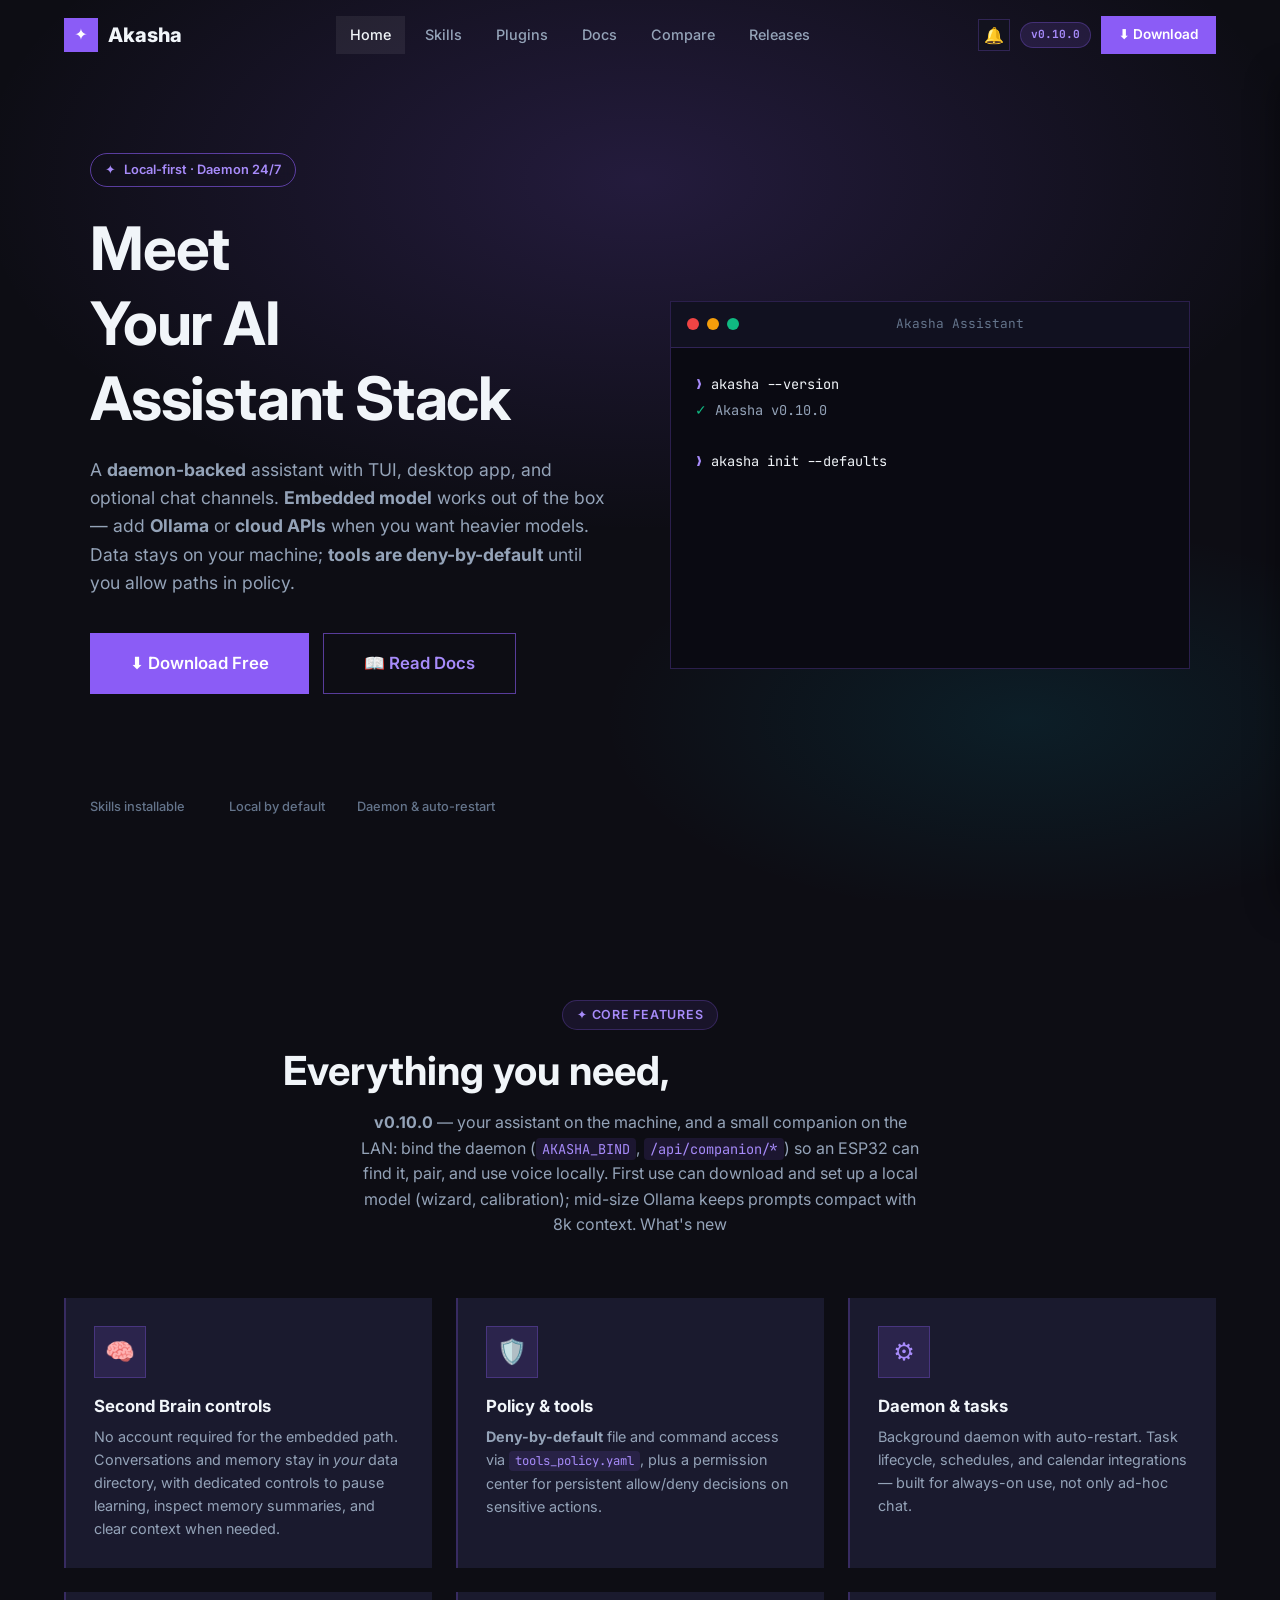
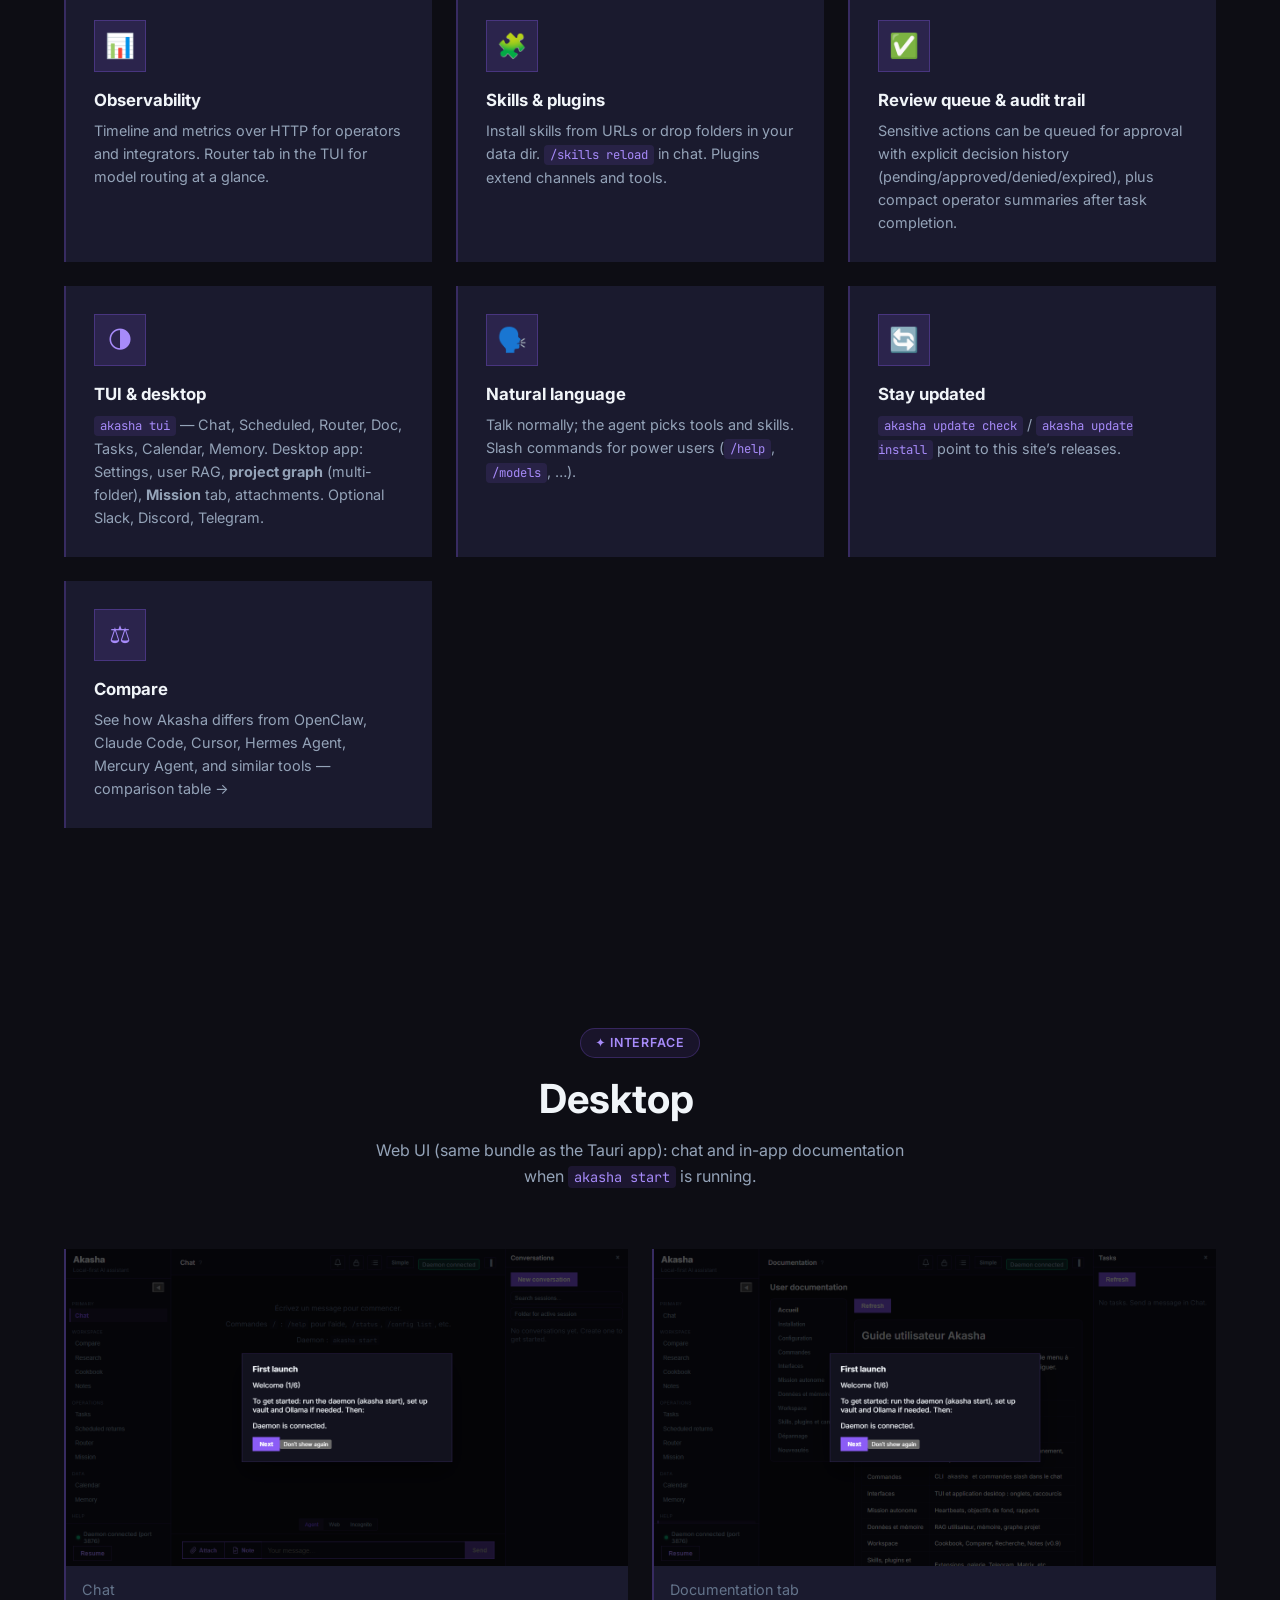
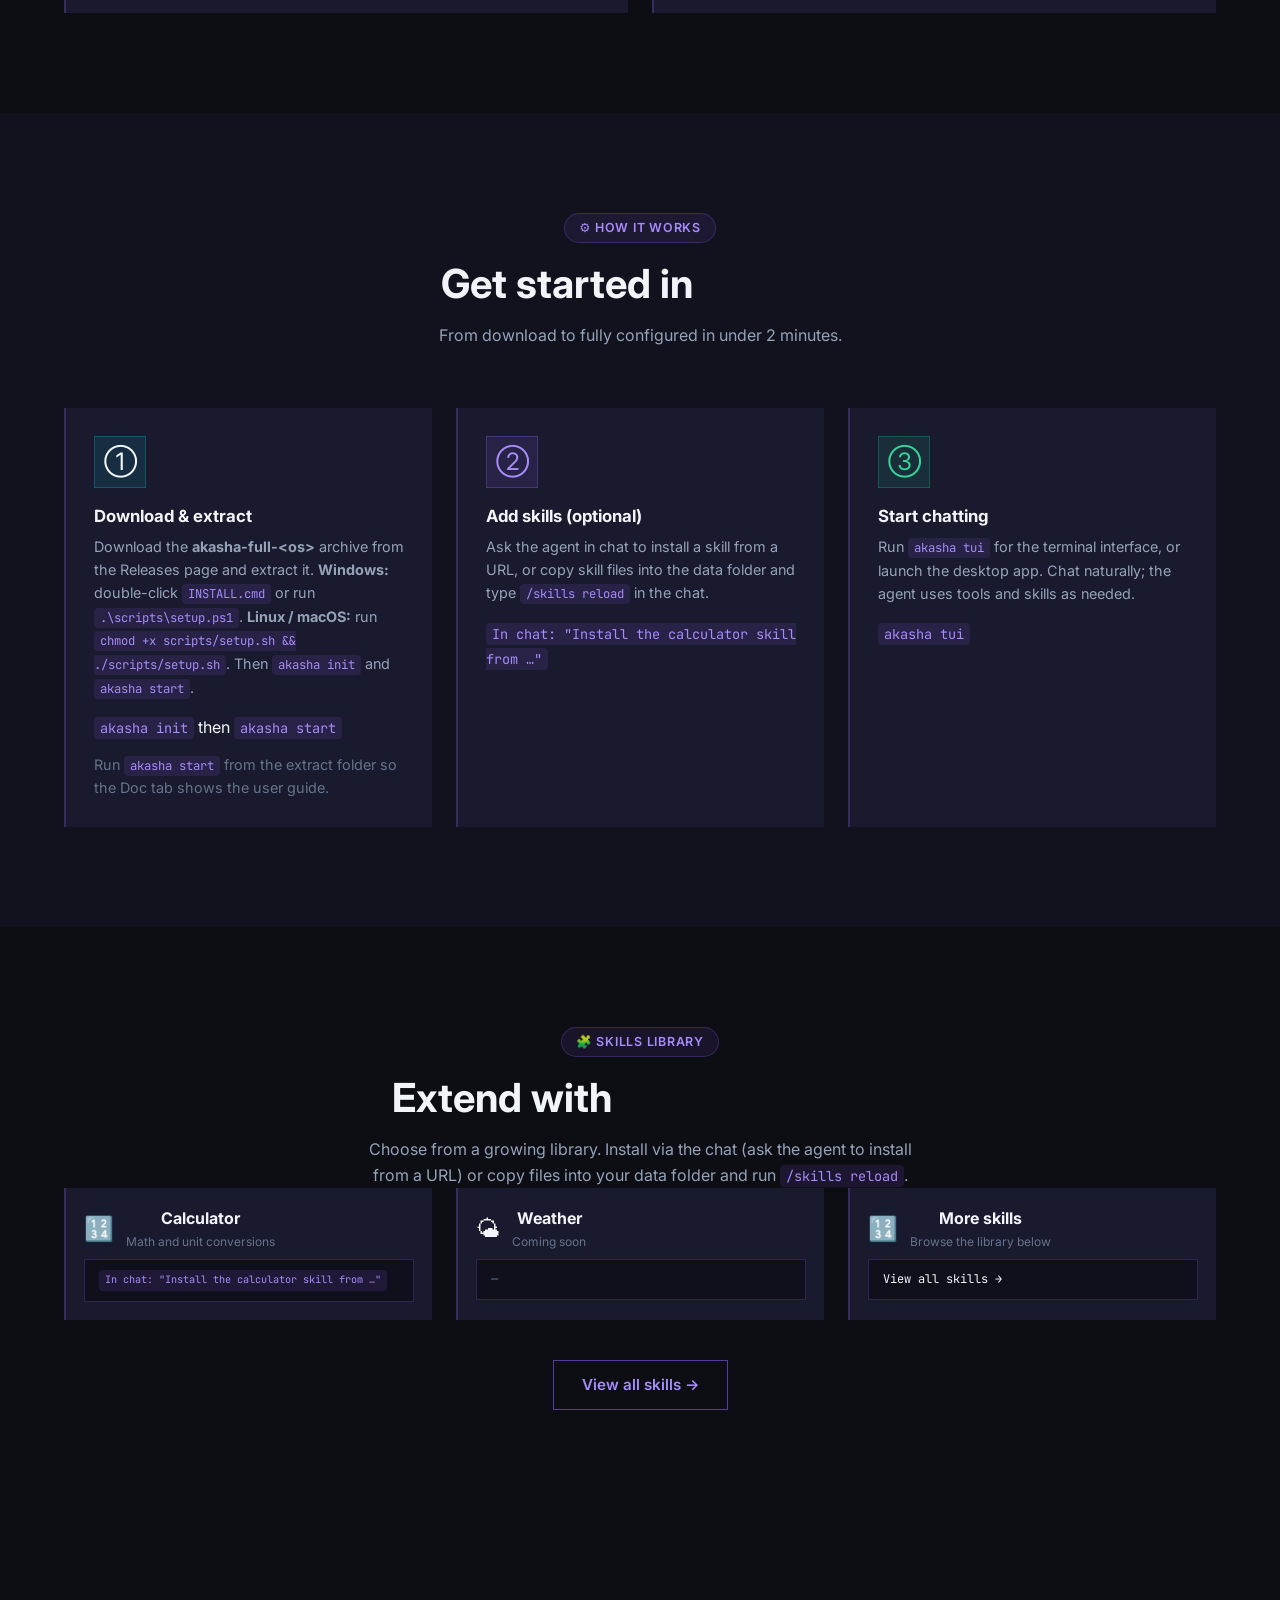
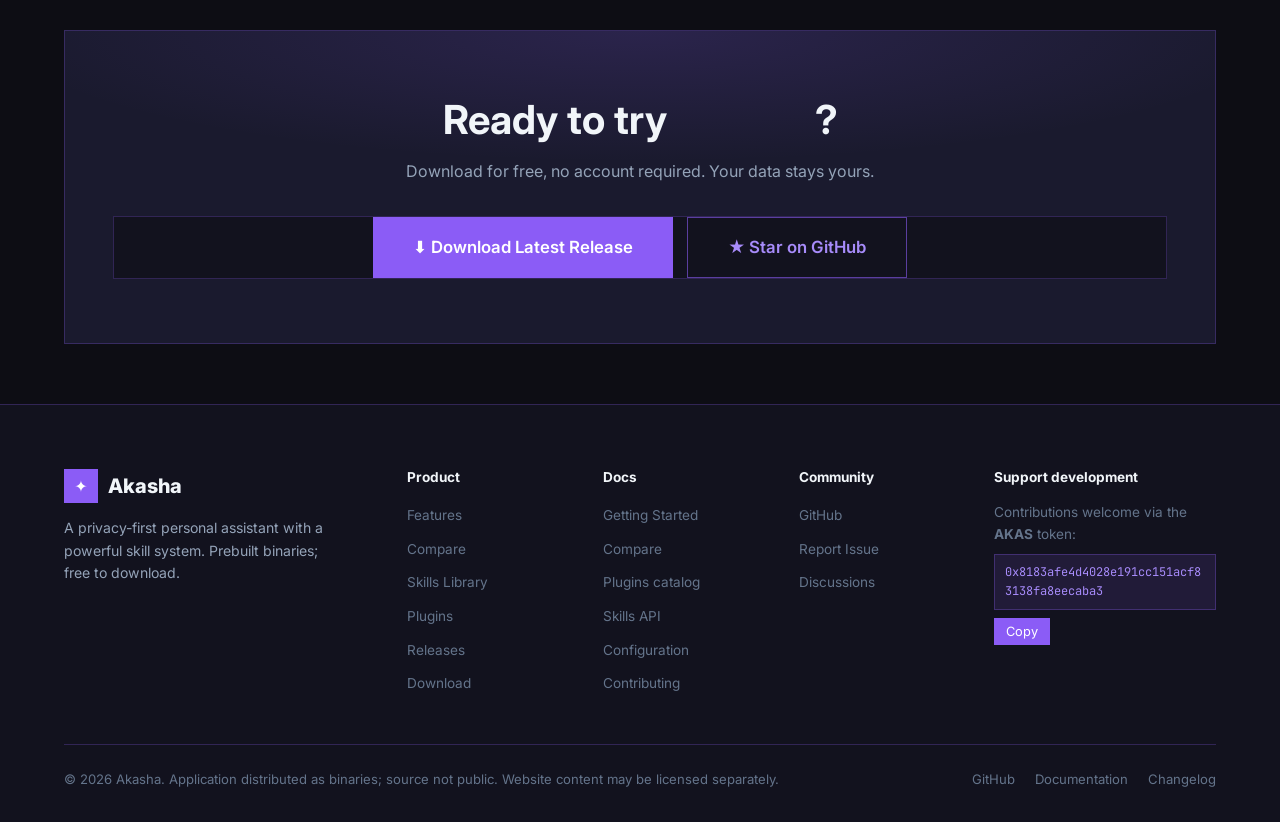
==== index.html @ 76c351bf "docs: use CM-approved v0.10.0 What's new copy Co-authored-by: Loïc-Peaudecerf <azerothl@users.norepl" ====
<!DOCTYPE html>
<html lang="en">
<head>
  <meta charset="UTF-8" />
  <meta name="viewport" content="width=device-width, initial-scale=1.0" />
  <title>Akasha — Your Privacy-First Personal Assistant</title>
  <meta name="description" content="Akasha — local-first AI assistant: daemon 24/7, embedded model by default, skills, policy-controlled tools, TUI & desktop." />
  <meta name="theme-color" content="#8b5cf6" />
  <meta property="og:title" content="Akasha — Privacy-First Personal Assistant" />
  <meta property="og:description" content="Modern, extensible personal assistant. Your data stays yours." />
  <meta property="og:type" content="website" />
  <link rel="preconnect" href="https://fonts.googleapis.com" />
  <link rel="preconnect" href="https://fonts.gstatic.com" crossorigin />
  <link href="https://fonts.googleapis.com/css2?family=Inter:wght@400;500;600;700;800&family=JetBrains+Mono:wght@400;500&display=swap" rel="stylesheet" />
  <link rel="stylesheet" href="css/style.css" />
</head>
<body>

<!-- ── Navigation ── -->
<nav id="navbar">
  <div class="nav-inner">
    <a href="index.html" class="nav-logo">
      <div class="nav-logo-icon" aria-hidden="true">✦</div>
      Akasha
    </a>
    <div class="nav-links">
      <a href="index.html" class="active">Home</a>
      <a href="skills.html">Skills</a>
      <a href="plugins.html">Plugins</a>
      <a href="docs.html">Docs</a>
      <a href="compare.html">Compare</a>
      <a href="releases.html">Releases</a>
    </div>
    <div class="nav-actions">
      <span class="version-pill" aria-label="Current version">v0.10.0</span>
      <a href="releases.html#downloads" class="btn btn-primary btn-sm">
        ⬇ Download
      </a>
    </div>
    <button class="hamburger" aria-label="Toggle menu" aria-expanded="false">
      <span></span><span></span><span></span>
    </button>
  </div>
</nav>
<div class="mobile-menu">
  <a href="index.html">🏠 Home</a>
  <a href="skills.html">🧩 Skills</a>
  <a href="plugins.html">🔌 Plugins</a>
  <a href="docs.html">📖 Docs</a>
  <a href="compare.html">⚖ Compare</a>
  <a href="releases.html">📋 Releases</a>
  <a href="releases.html#downloads" class="btn btn-primary">⬇ Download</a>
</div>

<!-- ── Hero ── -->
<section class="hero">
  <div class="hero-bg" aria-hidden="true"></div>
  <div class="container">
    <div class="hero-grid">
      <!-- Left column -->
      <div>
        <div class="hero-eyebrow animate-fade-up">
          <span>✦</span> Local-first · Daemon 24/7
        </div>
        <h1 class="hero-title animate-fade-up delay-1">
          Meet <span class="gradient-text">Akasha</span><br />
          Your AI<br />Assistant Stack
        </h1>
        <p class="hero-desc animate-fade-up delay-2">
          A <strong>daemon-backed</strong> assistant with TUI, desktop app, and optional chat channels.
          <strong>Embedded model</strong> works out of the box — add <strong>Ollama</strong> or <strong>cloud APIs</strong> when you want heavier models. Data stays on your machine; <strong>tools are deny-by-default</strong> until you allow paths in policy.
        </p>
        <div class="hero-actions animate-fade-up delay-3">
          <a href="releases.html#downloads" class="btn btn-primary btn-lg">
            ⬇ Download Free
          </a>
          <a href="docs.html" class="btn btn-outline btn-lg">
            📖 Read Docs
          </a>
        </div>
        <div class="hero-stats animate-fade-up delay-4">
          <div class="stat-item">
            <div class="stat-value">Tools +</div>
            <div class="stat-label">Skills installable</div>
          </div>
          <div class="stat-item">
            <div class="stat-value"><span data-count="100">100</span>%</div>
            <div class="stat-label">Local by default</div>
          </div>
          <div class="stat-item">
            <div class="stat-value">24/7</div>
            <div class="stat-label">Daemon &amp; auto-restart</div>
          </div>
        </div>
      </div>

      <!-- Right column — terminal -->
      <div class="hero-visual animate-fade delay-2">
        <div class="terminal" role="img" aria-label="Akasha terminal demo">
          <div class="terminal-bar">
            <span class="terminal-dot red" aria-hidden="true"></span>
            <span class="terminal-dot yellow" aria-hidden="true"></span>
            <span class="terminal-dot green" aria-hidden="true"></span>
            <span class="terminal-title">Akasha Assistant</span>
          </div>
          <div class="terminal-body"></div>
        </div>
      </div>
    </div>
  </div>
</section>

<!-- ── Features ── -->
<section class="section" id="features">
  <div class="container">
    <div class="section-header reveal">
      <span class="section-eyebrow">✦ Core Features</span>
      <h2 class="section-title">Everything you need, <span class="gradient-text">nothing you don't</span></h2>
      <p class="section-desc"><strong>v0.10.0</strong> — your assistant on the machine, and a small companion on the LAN: bind the daemon (<code>AKASHA_BIND</code>, <code>/api/companion/*</code>) so an ESP32 can find it, pair, and use voice locally. First use can download and set up a local model (wizard, calibration); mid-size Ollama keeps prompts compact with 8k context. <a href="docs.html#whats-new">What's new</a></p>
    </div>
    <div class="features-grid">

      <div class="card reveal delay-1">
        <div class="feature-icon" aria-hidden="true">🧠</div>
        <h4 class="feature-title">Second Brain controls</h4>
        <p class="feature-desc">No account required for the embedded path. Conversations and memory stay in <em>your</em> data directory, with dedicated controls to pause learning, inspect memory summaries, and clear context when needed.</p>
      </div>

      <div class="card reveal delay-2">
        <div class="feature-icon" aria-hidden="true">🛡️</div>
        <h4 class="feature-title">Policy &amp; tools</h4>
        <p class="feature-desc"><strong>Deny-by-default</strong> file and command access via <code>tools_policy.yaml</code>, plus a permission center for persistent allow/deny decisions on sensitive actions.</p>
      </div>

      <div class="card reveal delay-3">
        <div class="feature-icon" aria-hidden="true">⚙️</div>
        <h4 class="feature-title">Daemon &amp; tasks</h4>
        <p class="feature-desc">Background daemon with auto-restart. Task lifecycle, schedules, and calendar integrations — built for always-on use, not only ad-hoc chat.</p>
      </div>

      <div class="card reveal delay-1">
        <div class="feature-icon" aria-hidden="true">📊</div>
        <h4 class="feature-title">Observability</h4>
        <p class="feature-desc">Timeline and metrics over HTTP for operators and integrators. Router tab in the TUI for model routing at a glance.</p>
      </div>

      <div class="card reveal delay-2">
        <div class="feature-icon" aria-hidden="true">🧩</div>
        <h4 class="feature-title">Skills &amp; plugins</h4>
        <p class="feature-desc">Install skills from URLs or drop folders in your data dir. <code>/skills reload</code> in chat. Plugins extend channels and tools.</p>
      </div>

      <div class="card reveal delay-3">
        <div class="feature-icon" aria-hidden="true">✅</div>
        <h4 class="feature-title">Review queue &amp; audit trail</h4>
        <p class="feature-desc">Sensitive actions can be queued for approval with explicit decision history (pending/approved/denied/expired), plus compact operator summaries after task completion.</p>
      </div>

      <div class="card reveal delay-3">
        <div class="feature-icon" aria-hidden="true">🌗</div>
        <h4 class="feature-title">TUI &amp; desktop</h4>
        <p class="feature-desc"><code>akasha tui</code> — Chat, Scheduled, Router, Doc, Tasks, Calendar, Memory. Desktop app: Settings, user RAG, <strong>project graph</strong> (multi-folder), <strong>Mission</strong> tab, attachments. Optional Slack, Discord, Telegram.</p>
      </div>

      <div class="card reveal delay-1">
        <div class="feature-icon" aria-hidden="true">🗣️</div>
        <h4 class="feature-title">Natural language</h4>
        <p class="feature-desc">Talk normally; the agent picks tools and skills. Slash commands for power users (<code>/help</code>, <code>/models</code>, …).</p>
      </div>

      <div class="card reveal delay-2">
        <div class="feature-icon" aria-hidden="true">🔄</div>
        <h4 class="feature-title">Stay updated</h4>
        <p class="feature-desc"><code>akasha update check</code> / <code>akasha update install</code> point to this site’s releases.</p>
      </div>

      <div class="card reveal delay-3">
        <div class="feature-icon" aria-hidden="true">⚖️</div>
        <h4 class="feature-title">Compare</h4>
        <p class="feature-desc">See how Akasha differs from OpenClaw, Claude Code, Cursor, Hermes Agent, Mercury Agent, and similar tools — <a href="compare.html">comparison table →</a></p>
      </div>

    </div>
  </div>
</section>

<!-- ── Product screenshots (from Playwright E2E in Akasha repo) ── -->
<section class="section" id="product-screenshots">
  <div class="container">
    <div class="section-header reveal">
      <span class="section-eyebrow">✦ Interface</span>
      <h2 class="section-title">Desktop <span class="gradient-text">UI</span></h2>
      <p class="section-desc">Web UI (same bundle as the Tauri app): chat and in-app documentation when <code>akasha start</code> is running.</p>
    </div>
    <div class="features-grid" style="grid-template-columns: repeat(auto-fit, minmax(280px, 1fr)); gap: 24px;">
      <figure class="card reveal" style="padding: 0; overflow: hidden; margin: 0;">
        <img src="assets/screenshots/ui-chat.png" alt="Akasha chat interface" width="960" height="540" loading="lazy" style="width:100%; height:auto; display:block;" />
        <figcaption style="padding: 12px 16px; font-size: 0.9rem; color: var(--text-muted);">Chat</figcaption>
      </figure>
      <figure class="card reveal" style="padding: 0; overflow: hidden; margin: 0;">
        <img src="assets/screenshots/ui-docs.png" alt="Akasha documentation tab" width="960" height="540" loading="lazy" style="width:100%; height:auto; display:block;" />
        <figcaption style="padding: 12px 16px; font-size: 0.9rem; color: var(--text-muted);">Documentation tab</figcaption>
      </figure>
    </div>
  </div>
</section>

<!-- ── How it works ── -->
<section class="section" id="how-it-works" style="background: var(--bg-secondary);">
  <div class="container">
    <div class="section-header reveal">
      <span class="section-eyebrow">⚙ How it works</span>
      <h2 class="section-title">Get started in <span class="gradient-text">3 steps</span></h2>
      <p class="section-desc">From download to fully configured in under 2 minutes.</p>
    </div>
    <div class="features-grid">

      <div class="card reveal">
        <div class="feature-icon" style="background:rgba(6,182,212,.12);border-color:rgba(6,182,212,.3);color:var(--cyan-light)">①</div>
        <h4 class="feature-title">Download &amp; extract</h4>
        <p class="feature-desc">Download the <strong>akasha-full-&lt;os&gt;</strong> archive from the Releases page and extract it. <strong>Windows:</strong> double-click <code>INSTALL.cmd</code> or run <code>.\scripts\setup.ps1</code>. <strong>Linux / macOS:</strong> run <code>chmod +x scripts/setup.sh &amp;&amp; ./scripts/setup.sh</code>. Then <code>akasha init</code> and <code>akasha start</code>.</p>
        <div style="margin-top:16px">
          <code>akasha init</code> then <code>akasha start</code>
        </div>
        <p style="margin-top:12px;font-size:0.9rem;color:var(--text-muted)">Run <code>akasha start</code> from the extract folder so the Doc tab shows the user guide.</p>
      </div>

      <div class="card reveal delay-1">
        <div class="feature-icon" style="background:rgba(139,92,246,.12);border-color:rgba(139,92,246,.3);color:var(--purple-light)">②</div>
        <h4 class="feature-title">Add skills (optional)</h4>
        <p class="feature-desc">Ask the agent in chat to install a skill from a URL, or copy skill files into the data folder and type <code>/skills reload</code> in the chat.</p>
        <div style="margin-top:16px">
          <code>In chat: &quot;Install the calculator skill from …&quot;</code>
        </div>
      </div>

      <div class="card reveal delay-2">
        <div class="feature-icon" style="background:rgba(16,185,129,.12);border-color:rgba(16,185,129,.3);color:#34d399">③</div>
        <h4 class="feature-title">Start chatting</h4>
        <p class="feature-desc">Run <code>akasha tui</code> for the terminal interface, or launch the desktop app. Chat naturally; the agent uses tools and skills as needed.</p>
        <div style="margin-top:16px">
          <code>akasha tui</code>
        </div>
      </div>

    </div>
  </div>
</section>

<!-- ── Skills preview ── -->
<section class="section" id="skills-preview">
  <div class="container">
    <div class="section-header reveal">
      <span class="section-eyebrow">🧩 Skills Library</span>
      <h2 class="section-title">Extend with <span class="gradient-text">powerful skills</span></h2>
      <p class="section-desc">Choose from a growing library. Install via the chat (ask the agent to install from a URL) or copy files into your data folder and run <code>/skills reload</code>.</p>
    <div class="features-grid">
      <div class="card card-sm reveal">
        <div style="display:flex;align-items:center;gap:12px;margin-bottom:8px">
          <span style="font-size:1.5rem">🔢</span>
          <div>
            <div style="font-weight:700">Calculator</div>
            <div style="font-size:.75rem;color:var(--text-muted)">Math and unit conversions</div>
          </div>
        </div>
        <div class="install-code" style="font-size:.75rem"><code>In chat: &quot;Install the calculator skill from …&quot;</code></div>
      </div>
      <div class="card card-sm reveal delay-1">
        <div style="display:flex;align-items:center;gap:12px;margin-bottom:8px">
          <span style="font-size:1.5rem">🌤</span>
          <div>
            <div style="font-weight:700">Weather</div>
            <div style="font-size:.75rem;color:var(--text-muted)">Coming soon</div>
          </div>
        </div>
        <div class="install-code" style="font-size:.75rem;color:var(--text-muted)">—</div>
      </div>
      <div class="card card-sm reveal delay-2">
        <div style="display:flex;align-items:center;gap:12px;margin-bottom:8px">
          <span style="font-size:1.5rem">🔢</span>
          <div>
            <div style="font-weight:700">More skills</div>
            <div style="font-size:.75rem;color:var(--text-muted)">Browse the library below</div>
          </div>
        </div>
        <div class="install-code" style="font-size:.75rem"><a href="skills.html">View all skills →</a></div>
      </div>
    </div>
    <div class="text-center mt-lg reveal">
      <a href="skills.html" class="btn btn-outline">View all skills →</a>
    </div>
  </div>
</section>

<!-- ── CTA ── -->
<section class="section-sm">
  <div class="container">
    <div class="cta-strip reveal">
      <h2>Ready to try <span class="gradient-text">Akasha</span>?</h2>
      <p>Download for free, no account required. Your data stays yours.</p>
      <div class="btn-group">
        <a href="releases.html#downloads" class="btn btn-primary btn-lg">
          ⬇ Download Latest Release
        </a>
        <a href="https://github.com/azerothl/Akasha_app" class="btn btn-outline btn-lg" target="_blank" rel="noopener">
          ★ Star on GitHub
        </a>
      </div>
    </div>
  </div>
</section>

<!-- ── Footer ── -->
<footer>
  <div class="container">
    <div class="footer-grid">
      <div class="footer-brand">
        <div class="nav-logo">
          <div class="nav-logo-icon" aria-hidden="true">✦</div>
          Akasha
        </div>
        <p>A privacy-first personal assistant with a powerful skill system. Prebuilt binaries; free to download.</p>
      </div>
      <div class="footer-col">
        <h4>Product</h4>
        <ul>
          <li><a href="index.html#features">Features</a></li>
          <li><a href="compare.html">Compare</a></li>
          <li><a href="skills.html">Skills Library</a></li>
          <li><a href="plugins.html">Plugins</a></li>
          <li><a href="releases.html">Releases</a></li>
          <li><a href="releases.html#downloads">Download</a></li>
        </ul>
      </div>
      <div class="footer-col">
        <h4>Docs</h4>
        <ul>
          <li><a href="docs.html#getting-started">Getting Started</a></li>
          <li><a href="compare.html">Compare</a></li>
          <li><a href="plugins.html">Plugins catalog</a></li>
          <li><a href="docs.html#skills-api">Skills API</a></li>
          <li><a href="docs.html#configuration">Configuration</a></li>
          <li><a href="docs.html#contributing">Contributing</a></li>
        </ul>
      </div>
      <div class="footer-col">
        <h4>Community</h4>
        <ul>
          <li><a href="https://github.com/azerothl/Akasha_app" target="_blank" rel="noopener">GitHub</a></li>
          <li><a href="https://github.com/azerothl/Akasha_app/issues" target="_blank" rel="noopener">Report Issue</a></li>
          <li><a href="https://github.com/azerothl/Akasha_app/discussions" target="_blank" rel="noopener">Discussions</a></li>
        </ul>
      </div>
      <div class="footer-col">
        <h4>Support development</h4>
        <p class="footer-contribute">Contributions welcome via the <strong>AKAS</strong> token:</p>
        <code class="footer-token" id="akas-address" title="Copy address">0x8183afe4d4028e191cc151acf83138fa8eecaba3</code>
        <button type="button" class="btn-copy-token" aria-label="Copy token address" data-address="0x8183afe4d4028e191cc151acf83138fa8eecaba3">Copy</button>
      </div>
    </div>
    <div class="footer-bottom">
      <span>© 2026 Akasha. Application distributed as binaries; source not public. Website content may be licensed separately.</span>
      <div class="footer-bottom-links">
        <a href="https://github.com/azerothl/Akasha_app" target="_blank" rel="noopener">GitHub</a>
        <a href="docs.html">Documentation</a>
        <a href="releases.html">Changelog</a>
      </div>
    </div>
  </div>
</footer>

<script src="js/main.js"></script>
</body>
</html>
---- css/style.css ----
/* ================================================================
   Akasha – Global Stylesheet
   Modern dark theme with purple / cyan accent palette
   ================================================================ */

@import url('akasha-design-system.css');

/* ── Custom properties (marketing-specific) ─────────────────────── */
:root {
  --border-hover: rgba(139,92,246,.6);
  --gradient: linear-gradient(135deg, var(--purple), var(--cyan));
  --gradient-text: linear-gradient(135deg, var(--purple-light), var(--cyan-light));
  --shadow: none;
  --shadow-lg: none;
  --shadow-glow: none;
  --transition: .2s ease;
  --font: 'Inter', system-ui, -apple-system, sans-serif;
  --font-mono: 'JetBrains Mono', 'Fira Code', monospace;
  --nav-height: 70px;
}

/* ── Reset & base ───────────────────────────────────────────────── */
*, *::before, *::after { box-sizing: border-box; margin: 0; padding: 0; }
html { scroll-behavior: smooth; }
body {
  font-family: var(--font);
  background: var(--bg-primary);
  color: var(--text-primary);
  line-height: 1.6;
  min-height: 100vh;
  overflow-x: hidden;
}
a { color: inherit; text-decoration: none; }
img { max-width: 100%; display: block; }
button { cursor: pointer; font-family: inherit; border: none; outline: none; }
input, select, textarea { font-family: inherit; }
ul { list-style: none; }

/* ── Typography ─────────────────────────────────────────────────── */
h1,h2,h3,h4,h5 { font-weight: 700; line-height: 1.25; }
h1 { font-size: clamp(2rem, 5vw, 3.75rem); }
h2 { font-size: clamp(1.5rem, 3.5vw, 2.5rem); }
h3 { font-size: clamp(1.2rem, 2.5vw, 1.75rem); }
h4 { font-size: 1.125rem; }
p  { color: var(--text-secondary); }

.gradient-text {
  background: var(--gradient-text);
  -webkit-background-clip: text;
  -webkit-text-fill-color: transparent;
  background-clip: text;
}

/* ── Layout helpers ─────────────────────────────────────────────── */
.container { max-width: 1200px; margin: 0 auto; padding: 0 24px; }
.section    { padding: 100px 0; }
.section-sm { padding: 60px 0; }

.flex  { display: flex; }
.grid  { display: grid; }
.center { display: flex; align-items: center; justify-content: center; }

/* ── Buttons ────────────────────────────────────────────────────── */
.btn {
  display: inline-flex;
  align-items: center;
  gap: 8px;
  padding: 12px 28px;
  border-radius: var(--radius);
  font-weight: 600;
  font-size: .95rem;
  transition: all var(--transition);
}
.btn-primary {
  background: var(--purple);
  color: #fff;
  box-shadow: none;
}
.btn-primary:hover {
  background: var(--purple-dark);
  transform: none;
  box-shadow: none;
}
.btn-outline {
  background: transparent;
  border: 1px solid var(--border-hover);
  color: var(--purple-light);
}
.btn-outline:hover {
  background: rgba(139,92,246,.12);
  transform: none;
}
.btn-ghost {
  background: rgba(255,255,255,.05);
  color: var(--text-secondary);
}
.btn-ghost:hover { background: rgba(255,255,255,.1); color: var(--text-primary); }
.btn-sm { padding: 8px 18px; font-size: .85rem; }
.btn-lg { padding: 16px 40px; font-size: 1.05rem; border-radius: var(--radius-lg); }

/* ── Badges ─────────────────────────────────────────────────────── */
.badge {
  display: inline-flex;
  align-items: center;
  gap: 4px;
  padding: 3px 10px;
  border-radius: var(--radius);
  font-size: .72rem;
  font-weight: 600;
  text-transform: uppercase;
  letter-spacing: .05em;
}
.badge-purple  { background: rgba(139,92,246,.18); color: var(--purple-light); }
.badge-cyan    { background: rgba(6,182,212,.18);  color: var(--cyan-light); }
.badge-green   { background: rgba(16,185,129,.18); color: #34d399; }
.badge-yellow  { background: rgba(245,158,11,.18); color: #fbbf24; }
.badge-red     { background: rgba(239,68,68,.18);  color: #f87171; }
.badge-gray    { background: rgba(100,116,139,.18);color: var(--text-secondary); }

/* ── Cards ──────────────────────────────────────────────────────── */
.card {
  background: var(--bg-card);
  border: none;
  border-inline-start: 2px solid var(--border);
  border-radius: var(--radius);
  padding: 28px;
  transition: background var(--transition);
}
.card:hover {
  background: var(--bg-card-hover);
  border-inline-start-color: var(--purple);
  box-shadow: none;
  transform: none;
}
.card-sm { padding: 18px; border-radius: var(--radius); }

/* ── Navigation ─────────────────────────────────────────────────── */
#navbar {
  position: fixed;
  top: 0;
  left: 0;
  right: 0;
  height: var(--nav-height);
  z-index: 1000;
  transition: background var(--transition), backdrop-filter var(--transition);
}
#navbar.scrolled {
  background: rgba(13,13,20,.85);
  backdrop-filter: blur(20px);
  border-bottom: 1px solid var(--border);
}
.nav-inner {
  max-width: 1200px;
  margin: 0 auto;
  padding: 0 24px;
  height: 100%;
  display: flex;
  align-items: center;
  justify-content: space-between;
  gap: 24px;
}
.nav-logo {
  display: flex;
  align-items: center;
  gap: 10px;
  font-size: 1.25rem;
  font-weight: 800;
}
.nav-logo-icon {
  width: 34px;
  height: 34px;
  border-radius: var(--radius);
  background: var(--purple);
  display: flex;
  align-items: center;
  justify-content: center;
  color: #fff;
  font-size: 1rem;
}
.nav-links {
  display: flex;
  align-items: center;
  gap: 6px;
}
.nav-links a {
  padding: 7px 14px;
  border-radius: var(--radius-sm);
  font-size: .9rem;
  color: var(--text-secondary);
  font-weight: 500;
  transition: all var(--transition);
}
.nav-links a:hover, .nav-links a.active {
  color: var(--text-primary);
  background: rgba(255,255,255,.07);
}
.nav-actions { display: flex; align-items: center; gap: 10px; }
.hamburger {
  display: none;
  flex-direction: column;
  gap: 5px;
  padding: 8px;
  border-radius: var(--radius-sm);
  background: transparent;
}
.hamburger span {
  display: block;
  width: 22px;
  height: 2px;
  background: var(--text-secondary);
  border-radius: 2px;
  transition: all var(--transition);
}
.mobile-menu {
  display: none;
  position: fixed;
  inset: var(--nav-height) 0 0 0;
  background: var(--bg-secondary);
  z-index: 999;
  padding: 24px;
  flex-direction: column;
  gap: 8px;
  border-top: 1px solid var(--border);
}
.mobile-menu a {
  padding: 14px 16px;
  border-radius: var(--radius);
  color: var(--text-secondary);
  font-weight: 500;
  font-size: 1.05rem;
  transition: all var(--transition);
}
.mobile-menu a:hover, .mobile-menu a.active {
  background: rgba(139,92,246,.1);
  color: var(--purple-light);
}
.mobile-menu.open { display: flex; }

/* ── Hero ───────────────────────────────────────────────────────── */
.hero {
  min-height: 100vh;
  display: flex;
  align-items: center;
  position: relative;
  overflow: hidden;
  padding-top: var(--nav-height);
}
.hero-bg {
  position: absolute;
  inset: 0;
  background:
    radial-gradient(ellipse 80% 60% at 50% 20%, rgba(139,92,246,.18) 0%, transparent 65%),
    radial-gradient(ellipse 60% 40% at 80% 80%, rgba(6,182,212,.1) 0%, transparent 55%);
  pointer-events: none;
}
.hero-grid {
  display: grid;
  grid-template-columns: 1fr 1fr;
  gap: 60px;
  align-items: center;
  padding: 60px 0;
}
.hero-eyebrow {
  display: inline-flex;
  align-items: center;
  gap: 8px;
  padding: 6px 14px;
  border: 1px solid var(--border-hover);
  border-radius: 100px;
  font-size: .8rem;
  font-weight: 600;
  color: var(--purple-light);
  margin-bottom: 24px;
  backdrop-filter: blur(8px);
}
.hero-title { margin-bottom: 20px; letter-spacing: -.02em; }
.hero-desc  { font-size: 1.1rem; margin-bottom: 36px; max-width: 520px; }
.hero-actions { display: flex; gap: 14px; flex-wrap: wrap; }
.hero-stats {
  display: flex;
  gap: 32px;
  margin-top: 52px;
}
.stat-item {}
.stat-value {
  font-size: 2rem;
  font-weight: 800;
  background: var(--gradient-text);
  -webkit-background-clip: text;
  -webkit-text-fill-color: transparent;
  background-clip: text;
}
.stat-label { font-size: .8rem; color: var(--text-muted); font-weight: 500; }

/* Terminal mock */
.hero-visual { position: relative; }
.terminal {
  background: #0a0a12;
  border: 1px solid var(--border);
  border-radius: var(--radius-lg);
  overflow: hidden;
  box-shadow: var(--shadow-lg), var(--shadow-glow);
}
.terminal-bar {
  background: #111120;
  padding: 12px 16px;
  display: flex;
  align-items: center;
  gap: 8px;
  border-bottom: 1px solid var(--border);
}
.terminal-dot { width: 12px; height: 12px; border-radius: 50%; }
.terminal-dot.red    { background: #ef4444; }
.terminal-dot.yellow { background: #f59e0b; }
.terminal-dot.green  { background: #10b981; }
.terminal-title {
  flex: 1;
  text-align: center;
  font-size: .8rem;
  color: var(--text-muted);
  font-family: var(--font-mono);
}
.terminal-body {
  padding: 24px;
  font-family: var(--font-mono);
  font-size: .85rem;
  line-height: 1.9;
  min-height: 320px;
}
.t-prompt { color: var(--purple-light); }
.t-cmd    { color: var(--text-primary); }
.t-out    { color: var(--text-secondary); }
.t-success{ color: var(--green); }
.t-info   { color: var(--cyan-light); }
.t-cursor {
  display: inline-block;
  width: 9px; height: 16px;
  background: var(--purple-light);
  vertical-align: text-bottom;
  animation: blink 1s step-end infinite;
}
@keyframes blink { 0%,100%{opacity:1} 50%{opacity:0} }

/* ── Features ───────────────────────────────────────────────────── */
.features-grid {
  display: grid;
  grid-template-columns: repeat(auto-fill, minmax(300px, 1fr));
  gap: 24px;
}
.feature-icon {
  width: 52px; height: 52px;
  border-radius: var(--radius);
  background: rgba(139,92,246,.15);
  border: 1px solid rgba(139,92,246,.3);
  display: flex;
  align-items: center;
  justify-content: center;
  margin-bottom: 18px;
  font-size: 1.5rem;
  color: var(--purple-light);
  transition: all var(--transition);
}
.card:hover .feature-icon {
  background: rgba(139,92,246,.25);
  box-shadow: 0 0 20px rgba(139,92,246,.3);
}
.feature-title { font-size: 1.05rem; font-weight: 700; margin-bottom: 8px; }
.feature-desc  { font-size: .9rem; color: var(--text-secondary); }

/* ── Section headers ────────────────────────────────────────────── */
.section-header { text-align: center; margin-bottom: 60px; }
.section-eyebrow {
  display: inline-flex;
  align-items: center;
  gap: 6px;
  padding: 4px 14px;
  background: rgba(139,92,246,.1);
  border: 1px solid rgba(139,92,246,.25);
  border-radius: 100px;
  font-size: .78rem;
  font-weight: 600;
  color: var(--purple-light);
  text-transform: uppercase;
  letter-spacing: .06em;
  margin-bottom: 16px;
}
.section-title  { margin-bottom: 14px; }
.section-desc   { max-width: 560px; margin: 0 auto; font-size: 1rem; }

/* ── Skills library ─────────────────────────────────────────────── */
.skills-toolbar {
  display: flex;
  gap: 14px;
  flex-wrap: wrap;
  align-items: center;
  margin-bottom: 40px;
}
.search-box {
  flex: 1;
  min-width: 220px;
  position: relative;
}
.search-box input {
  width: 100%;
  padding: 11px 16px 11px 44px;
  background: var(--bg-card);
  border: 1px solid var(--border);
  border-radius: var(--radius);
  color: var(--text-primary);
  font-size: .9rem;
  transition: all var(--transition);
}
.search-box input::placeholder { color: var(--text-muted); }
.search-box input:focus {
  outline: none;
  border-color: var(--purple);
  box-shadow: 0 0 0 3px rgba(139,92,246,.15);
}
.search-icon {
  position: absolute;
  left: 14px;
  top: 50%;
  transform: translateY(-50%);
  color: var(--text-muted);
  pointer-events: none;
}
.filter-btns { display: flex; gap: 8px; flex-wrap: wrap; }
.filter-btn {
  padding: 9px 18px;
  border-radius: var(--radius);
  border: 1px solid var(--border);
  background: var(--bg-card);
  color: var(--text-secondary);
  font-size: .85rem;
  font-weight: 500;
  transition: all var(--transition);
}
.filter-btn:hover, .filter-btn.active {
  background: rgba(139,92,246,.15);
  border-color: var(--purple);
  color: var(--purple-light);
}
.skills-grid {
  display: grid;
  grid-template-columns: repeat(auto-fill, minmax(320px, 1fr));
  gap: 24px;
}
.skill-card {
  background: var(--bg-card);
  border: 1px solid var(--border);
  border-radius: var(--radius-lg);
  padding: 24px;
  display: flex;
  flex-direction: column;
  gap: 14px;
  transition: all var(--transition);
}
.skill-card:hover {
  background: var(--bg-card-hover);
  border-color: var(--border-hover);
  transform: translateY(-3px);
  box-shadow: var(--shadow-glow);
}
.skill-header {
  display: flex;
  align-items: flex-start;
  justify-content: space-between;
  gap: 12px;
}
.skill-icon {
  width: 48px; height: 48px;
  border-radius: var(--radius);
  background: var(--gradient);
  display: flex;
  align-items: center;
  justify-content: center;
  color: #fff;
  font-size: 1.3rem;
  flex-shrink: 0;
}
.skill-meta { display: flex; align-items: center; gap: 8px; flex-wrap: wrap; }
.skill-name { font-weight: 700; font-size: 1.05rem; margin-bottom: 4px; }
.skill-desc { font-size: .88rem; color: var(--text-secondary); flex: 1; }
.skill-tags { display: flex; gap: 6px; flex-wrap: wrap; }
.skill-tag {
  padding: 2px 9px;
  background: rgba(255,255,255,.05);
  border-radius: 100px;
  font-size: .72rem;
  color: var(--text-muted);
}
.skill-footer {
  display: flex;
  align-items: center;
  justify-content: space-between;
  gap: 8px;
  margin-top: auto;
  padding-top: 12px;
  border-top: 1px solid var(--border);
}
.skill-stats { display: flex; gap: 14px; font-size: .8rem; color: var(--text-muted); }
.skill-stat { display: flex; align-items: center; gap: 4px; }
.install-code {
  background: rgba(0,0,0,.4);
  border: 1px solid var(--border);
  border-radius: var(--radius-sm);
  padding: 10px 14px;
  font-family: var(--font-mono);
  font-size: .8rem;
  color: var(--cyan-light);
  display: flex;
  align-items: center;
  justify-content: space-between;
  gap: 10px;
}

.skill-install-block {
  background: rgba(0,0,0,.4);
  border: 1px solid var(--border);
  border-radius: var(--radius-sm);
  padding: 12px 14px;
}
.skill-install-prompt {
  font-size: 0.8rem;
  color: var(--text-secondary);
  margin: 0 0 10px 0;
  line-height: 1.4;
}
.skill-install-prompt strong { color: var(--text-primary); }
.skill-install-muted {
  font-size: 0.85rem;
  color: var(--text-muted);
}
.skill-install-actions {
  display: flex;
  flex-wrap: wrap;
  gap: 8px;
  align-items: center;
}
.skill-copy-prompt {
  font-size: 0.78rem;
}
.skill-download-btn {
  text-decoration: none;
  font-size: 0.78rem;
}

.copy-btn {
  background: transparent;
  border: none;
  color: var(--text-muted);
  padding: 2px 4px;
  border-radius: 4px;
  transition: color var(--transition);
  font-size: .9rem;
}
.copy-btn:hover { color: var(--purple-light); }
.no-results {
  text-align: center;
  padding: 80px 20px;
  color: var(--text-muted);
  grid-column: 1/-1;
}
.no-results svg { font-size: 3rem; margin-bottom: 16px; opacity: .4; }

/* ── Stars ──────────────────────────────────────────────────────── */
.stars { color: var(--yellow); font-size: .8rem; }

/* ── Documentation ──────────────────────────────────────────────── */
.docs-layout {
  display: grid;
  grid-template-columns: 250px 1fr;
  gap: 48px;
  align-items: start;
}
.docs-sidebar {
  position: sticky;
  top: calc(var(--nav-height) + 24px);
}
.docs-nav-section { margin-bottom: 28px; }
.docs-nav-title {
  font-size: .72rem;
  font-weight: 700;
  text-transform: uppercase;
  letter-spacing: .08em;
  color: var(--text-muted);
  margin-bottom: 10px;
}
.docs-nav-link {
  display: block;
  padding: 7px 12px;
  border-radius: var(--radius-sm);
  font-size: .88rem;
  color: var(--text-secondary);
  transition: all var(--transition);
  border-left: 2px solid transparent;
}
.docs-nav-link:hover, .docs-nav-link.active {
  color: var(--purple-light);
  background: rgba(139,92,246,.08);
  border-left-color: var(--purple);
}
.docs-content { min-width: 0; }
.docs-article { display: none; }
.docs-article.active { display: block; }
.docs-article h2 {
  font-size: 1.75rem;
  margin-bottom: 20px;
  padding-bottom: 16px;
  border-bottom: 1px solid var(--border);
}
.docs-article h3 {
  font-size: 1.2rem;
  margin: 32px 0 12px;
  color: var(--text-primary);
}
.docs-article p { margin-bottom: 16px; font-size: .95rem; }
.docs-article ul { margin: 12px 0 16px 20px; color: var(--text-secondary); }
.docs-article ul li { margin-bottom: 8px; font-size: .95rem; }
.docs-article ul li::marker { color: var(--purple-light); }
.docs-article ol { margin: 12px 0 16px 20px; color: var(--text-secondary); }
.docs-article ol li { margin-bottom: 8px; font-size: .95rem; }
code {
  font-family: var(--font-mono);
  font-size: .85em;
  background: rgba(139,92,246,.12);
  padding: 2px 6px;
  border-radius: 4px;
  color: var(--purple-light);
}
pre {
  background: #0a0a12;
  border: 1px solid var(--border);
  border-radius: var(--radius);
  padding: 20px;
  overflow-x: auto;
  margin: 16px 0;
  position: relative;
}
pre code {
  background: none;
  padding: 0;
  border-radius: 0;
  color: var(--text-primary);
  font-size: .88rem;
  line-height: 1.7;
}
.callout {
  padding: 16px 20px;
  border-radius: var(--radius);
  margin: 20px 0;
  display: flex;
  gap: 12px;
  font-size: .9rem;
}
.callout-info  { background: rgba(6,182,212,.08);  border: 1px solid rgba(6,182,212,.25);  color: var(--cyan-light); }
.callout-warn  { background: rgba(245,158,11,.08); border: 1px solid rgba(245,158,11,.25); color: #fbbf24; }
.callout-tip   { background: rgba(16,185,129,.08); border: 1px solid rgba(16,185,129,.25); color: #34d399; }
.callout-icon  { font-size: 1.1rem; flex-shrink: 0; }
.callout-body  { color: var(--text-secondary); }
.callout-body strong { color: inherit; }

/* ── Release notes ──────────────────────────────────────────────── */
.releases-layout {
  display: grid;
  grid-template-columns: 220px 1fr;
  gap: 48px;
  align-items: start;
}
.releases-timeline { border-left: 2px solid var(--border); padding-left: 28px; }
.release-item { margin-bottom: 48px; position: relative; }
.release-item::before {
  content: '';
  position: absolute;
  left: -36px;
  top: 8px;
  width: 14px; height: 14px;
  border-radius: 50%;
  background: var(--gradient);
  border: 3px solid var(--bg-primary);
}
.release-header { display: flex; align-items: center; gap: 14px; margin-bottom: 16px; flex-wrap: wrap; }
.release-version { font-size: 1.4rem; font-weight: 800; }
.release-date { font-size: .82rem; color: var(--text-muted); }
.release-downloads { margin-bottom: 20px; }
.release-downloads-note {
  font-size: .85rem;
  color: var(--text-muted);
  margin-bottom: 12px;
  padding: 10px 14px;
  background: rgba(139, 92, 246, 0.08);
  border: 1px solid var(--border);
  border-radius: var(--radius-sm);
}
.release-asset-list {
  display: flex;
  flex-wrap: wrap;
  gap: 8px;
}
.release-asset-list .release-asset-btn { font-size: .8rem; }
.release-changes { display: flex; flex-direction: column; gap: 8px; }

/* Release notes body (Markdown → HTML) */
.release-description {
  font-size: 0.9rem;
  margin-bottom: 16px;
  color: var(--text-secondary);
  line-height: 1.65;
}
.release-description h1,
.release-description h2,
.release-description h3 {
  font-size: 1.08rem;
  font-weight: 700;
  margin: 1.15em 0 0.45em;
  color: var(--text-primary);
}
.release-description h1:first-child,
.release-description h2:first-child,
.release-description h3:first-child { margin-top: 0; }
.release-description ul,
.release-description ol {
  margin: 0.45em 0 0.65em;
  padding-left: 1.35rem;
  list-style: disc;
}
.release-description ol { list-style: decimal; }
.release-description li { margin: 0.2em 0; }
.release-description li > p { margin: 0.25em 0; }
.release-description a {
  color: var(--cyan-light);
  text-decoration: underline;
  text-underline-offset: 2px;
}
.release-description a:hover { color: var(--purple-light); }
.release-description code {
  font-family: var(--font-mono);
  font-size: 0.86em;
  background: var(--bg-card);
  padding: 0.12em 0.4em;
  border-radius: 4px;
  border: 1px solid var(--border);
}
.release-description pre {
  overflow-x: auto;
  margin: 0.65em 0;
  padding: 12px 14px;
  background: var(--bg-card);
  border-radius: var(--radius-sm);
  border: 1px solid var(--border);
}
.release-description pre code {
  background: none;
  padding: 0;
  border: none;
  font-size: 0.82rem;
}
.release-description blockquote {
  margin: 0.65em 0;
  padding-left: 14px;
  border-left: 3px solid var(--purple);
  color: var(--text-muted);
}
.release-description hr {
  border: none;
  border-top: 1px solid var(--border);
  margin: 1em 0;
}
.release-description table {
  width: 100%;
  border-collapse: collapse;
  margin: 0.65em 0;
  font-size: 0.85rem;
}
.release-description th,
.release-description td {
  border: 1px solid var(--border);
  padding: 8px 10px;
  text-align: left;
}
.release-description th { background: var(--bg-card); color: var(--text-primary); }
.release-description strong { color: var(--text-primary); }
.change-item {
  display: flex;
  gap: 10px;
  font-size: .9rem;
  color: var(--text-secondary);
  padding: 8px 0;
  border-bottom: 1px solid rgba(255,255,255,.04);
}
.change-type {
  flex-shrink: 0;
  font-size: .72rem;
  font-weight: 700;
  padding: 2px 8px;
  border-radius: 100px;
  text-transform: uppercase;
  letter-spacing: .05em;
}
.change-new  { background: rgba(16,185,129,.15); color: #34d399; }
.change-fix  { background: rgba(245,158,11,.15);  color: #fbbf24; }
.change-break{ background: rgba(239,68,68,.15);   color: #f87171; }
.change-imp  { background: rgba(6,182,212,.15);   color: var(--cyan-light); }

/* ── CTA strip ──────────────────────────────────────────────────── */
.cta-strip {
  background: var(--bg-card);
  border: 1px solid var(--border);
  border-radius: var(--radius-xl);
  padding: 64px 48px;
  text-align: center;
  position: relative;
  overflow: hidden;
}
.cta-strip::before {
  content: '';
  position: absolute;
  inset: 0;
  background: radial-gradient(ellipse 80% 60% at 50% 0%, rgba(139,92,246,.15) 0%, transparent 70%);
}
.cta-strip > * { position: relative; }
.cta-strip h2 { margin-bottom: 14px; }
.cta-strip p  { margin-bottom: 32px; }
.cta-strip .btn-group { display: flex; gap: 14px; justify-content: center; flex-wrap: wrap; }

/* ── Footer ─────────────────────────────────────────────────────── */
footer {
  background: var(--bg-secondary);
  border-top: 1px solid var(--border);
  padding: 64px 0 32px;
  margin-top: 0;
}
.footer-grid {
  display: grid;
  grid-template-columns: 2fr 1fr 1fr 1fr 1.5fr;
  gap: 48px;
  margin-bottom: 48px;
}
.footer-brand p { font-size: .88rem; margin-top: 14px; max-width: 280px; }
.footer-col h4 { font-size: .85rem; font-weight: 700; margin-bottom: 16px; }
.footer-col ul { display: flex; flex-direction: column; gap: 8px; }
.footer-col ul a { font-size: .85rem; color: var(--text-muted); transition: color var(--transition); }
.footer-col ul a:hover { color: var(--purple-light); }

.footer-contribute { font-size: .85rem; color: var(--text-muted); margin-bottom: 8px; }
.footer-token {
  display: block;
  font-family: var(--font-mono);
  font-size: .75rem;
  color: var(--purple-light);
  background: rgba(139,92,246,.12);
  border: 1px solid rgba(139,92,246,.3);
  border-radius: var(--radius-sm);
  padding: 8px 10px;
  margin: 8px 0;
  word-break: break-all;
}
.btn-copy-token {
  font-size: .8rem;
  padding: 6px 12px;
  background: var(--purple);
  color: #fff;
  border: none;
  border-radius: var(--radius-sm);
  cursor: pointer;
  transition: background var(--transition), transform .1s ease;
}
.btn-copy-token:hover { background: var(--purple-light); }
.btn-copy-token:active { transform: scale(0.98); }
.btn-copy-token.copied { background: var(--green); }
.footer-bottom {
  display: flex;
  align-items: center;
  justify-content: space-between;
  padding-top: 24px;
  border-top: 1px solid var(--border);
  font-size: .82rem;
  color: var(--text-muted);
  flex-wrap: wrap;
  gap: 12px;
}
.footer-bottom-links { display: flex; gap: 20px; }
.footer-bottom-links a { color: var(--text-muted); transition: color var(--transition); }
.footer-bottom-links a:hover { color: var(--text-primary); }

/* ── Misc utilities ─────────────────────────────────────────────── */
.divider {
  height: 1px;
  background: var(--border);
  margin: 48px 0;
}
.text-center { text-align: center; }
.mt-sm { margin-top: 8px; }
.mt-md { margin-top: 20px; }
.mt-lg { margin-top: 40px; }
.mb-sm { margin-bottom: 8px; }
.mb-md { margin-bottom: 20px; }
.mb-lg { margin-bottom: 40px; }
.gap-sm { gap: 8px; }
.gap-md { gap: 16px; }
.gap-lg { gap: 32px; }

/* ── Animations ─────────────────────────────────────────────────── */
@keyframes fadeInUp {
  from { opacity: 0; transform: translateY(28px); }
  to   { opacity: 1; transform: translateY(0); }
}
@keyframes fadeIn {
  from { opacity: 0; }
  to   { opacity: 1; }
}
@keyframes float {
  0%,100% { transform: translateY(0); }
  50%      { transform: translateY(-12px); }
}
.animate-fade-up { animation: fadeInUp .6s ease both; }
.animate-fade    { animation: fadeIn .6s ease both; }
.delay-1 { animation-delay: .1s; }
.delay-2 { animation-delay: .2s; }
.delay-3 { animation-delay: .3s; }
.delay-4 { animation-delay: .4s; }

/* Scroll-reveal */
.reveal { opacity: 0; transform: translateY(32px); transition: opacity .6s ease, transform .6s ease; }
.reveal.visible { opacity: 1; transform: translateY(0); }

/* ── Loading skeleton ───────────────────────────────────────────── */
.skeleton {
  background: linear-gradient(90deg, var(--bg-card) 25%, var(--bg-card-hover) 50%, var(--bg-card) 75%);
  background-size: 200% 100%;
  animation: shimmer 1.5s infinite;
  border-radius: var(--radius-sm);
}
@keyframes shimmer { to { background-position: -200% 0; } }

/* ── Compare page table ─────────────────────────────────────────── */
.compare-table-wrap {
  overflow-x: auto;
  -webkit-overflow-scrolling: touch;
  border: 1px solid var(--border);
  border-radius: var(--radius);
  background: var(--bg-card);
}
.compare-table {
  width: 100%;
  min-width: 720px;
  border-collapse: collapse;
  font-size: 0.88rem;
}
.compare-table th,
.compare-table td {
  padding: 14px 16px;
  text-align: left;
  vertical-align: top;
  border-bottom: 1px solid var(--border);
}
.compare-table thead th {
  background: var(--bg-secondary);
  color: var(--text-primary);
  font-weight: 700;
  position: sticky;
  top: 0;
  z-index: 1;
}
.compare-table tbody th[scope="row"] {
  color: var(--text-primary);
  font-weight: 600;
  width: 22%;
  background: rgba(139, 92, 246, 0.06);
}
.compare-table tbody tr:last-child th,
.compare-table tbody tr:last-child td {
  border-bottom: none;
}
.compare-table td { color: var(--text-secondary); line-height: 1.5; }
.compare-table code {
  font-family: var(--font-mono);
  font-size: 0.82em;
  background: var(--bg-primary);
  padding: 0.1em 0.35em;
  border-radius: 4px;
}

/* ── Responsive ─────────────────────────────────────────────────── */
@media (max-width: 1024px) {
  .footer-grid { grid-template-columns: 1fr 1fr; }
  .docs-layout, .releases-layout { grid-template-columns: 1fr; }
  .docs-sidebar { position: static; }
}
@media (max-width: 768px) {
  .nav-links, .nav-actions .btn { display: none; }
  .hamburger { display: flex; }
  .hero-grid { grid-template-columns: 1fr; text-align: center; gap: 48px; }
  .hero-actions { justify-content: center; }
  .hero-stats { justify-content: center; }
  .hero-desc { margin: 0 auto 36px; }
  .hero-eyebrow { margin: 0 auto 24px; }
  .footer-grid { grid-template-columns: 1fr; gap: 32px; }
  .cta-strip { padding: 48px 28px; }
  .releases-layout { grid-template-columns: 1fr; }
  .section { padding: 64px 0; }
}
@media (max-width: 480px) {
  .skills-grid { grid-template-columns: 1fr; }
  .features-grid { grid-template-columns: 1fr; }
  .skills-toolbar { flex-direction: column; align-items: stretch; }
}

/* ── Page-specific scroll padding ───────────────────────────────── */
[id] { scroll-margin-top: calc(var(--nav-height) + 16px); }

/* ── Toast notifications ────────────────────────────────────────── */
.toast-container {
  position: fixed;
  bottom: 28px;
  right: 28px;
  z-index: 9999;
  display: flex;
  flex-direction: column;
  gap: 10px;
}
.toast {
  padding: 12px 20px;
  border-radius: var(--radius);
  font-size: .88rem;
  font-weight: 500;
  background: var(--bg-card);
  border: 1px solid var(--border);
  color: var(--text-primary);
  box-shadow: var(--shadow);
  animation: slideInRight .3s ease;
  display: flex;
  align-items: center;
  gap: 10px;
  min-width: 220px;
}
.toast.success { border-color: var(--green);  color: #34d399; }
.toast.error   { border-color: var(--red);    color: #f87171; }
@keyframes slideInRight {
  from { opacity: 0; transform: translateX(24px); }
  to   { opacity: 1; transform: translateX(0); }
}

/* ── Version badge in nav ───────────────────────────────────────── */
.version-pill {
  padding: 3px 10px;
  background: rgba(139,92,246,.15);
  border: 1px solid rgba(139,92,246,.3);
  border-radius: 100px;
  font-size: .7rem;
  font-weight: 700;
  color: var(--purple-light);
  font-family: var(--font-mono);
}

/* ── Plugins catalog page ─────────────────────────────────────── */
#plugins-meta {
  font-size: 0.9rem;
  color: var(--text-muted);
  margin-bottom: 1rem;
}
#plugins-meta a { color: var(--cyan-light); }
.plugins-status {
  font-size: 0.9rem;
  margin-bottom: 1rem;
  min-height: 1.25em;
  color: var(--text-secondary);
}
.plugins-status-error { color: #f87171; }
.plugin-title { margin-bottom: 0.35rem; font-size: 1.05rem; }
.plugin-desc { margin: 0.65em 0; line-height: 1.5; }
.plugin-line {
  font-size: 0.88rem;
  margin: 0.4em 0;
  color: var(--text-secondary);
}
.plugin-line.muted { color: var(--text-muted); }
.plugin-tags {
  display: flex;
  flex-wrap: wrap;
  gap: 0.5rem;
  margin-top: 0.75rem;
}
.plugin-tag {
  font-size: 0.75rem;
  padding: 0.2rem 0.55rem;
  border-radius: 999px;
  background: rgba(139, 92, 246, 0.12);
  color: var(--purple-light);
}
.plugin-footer {
  margin-top: 1rem;
  font-size: 0.85rem;
}
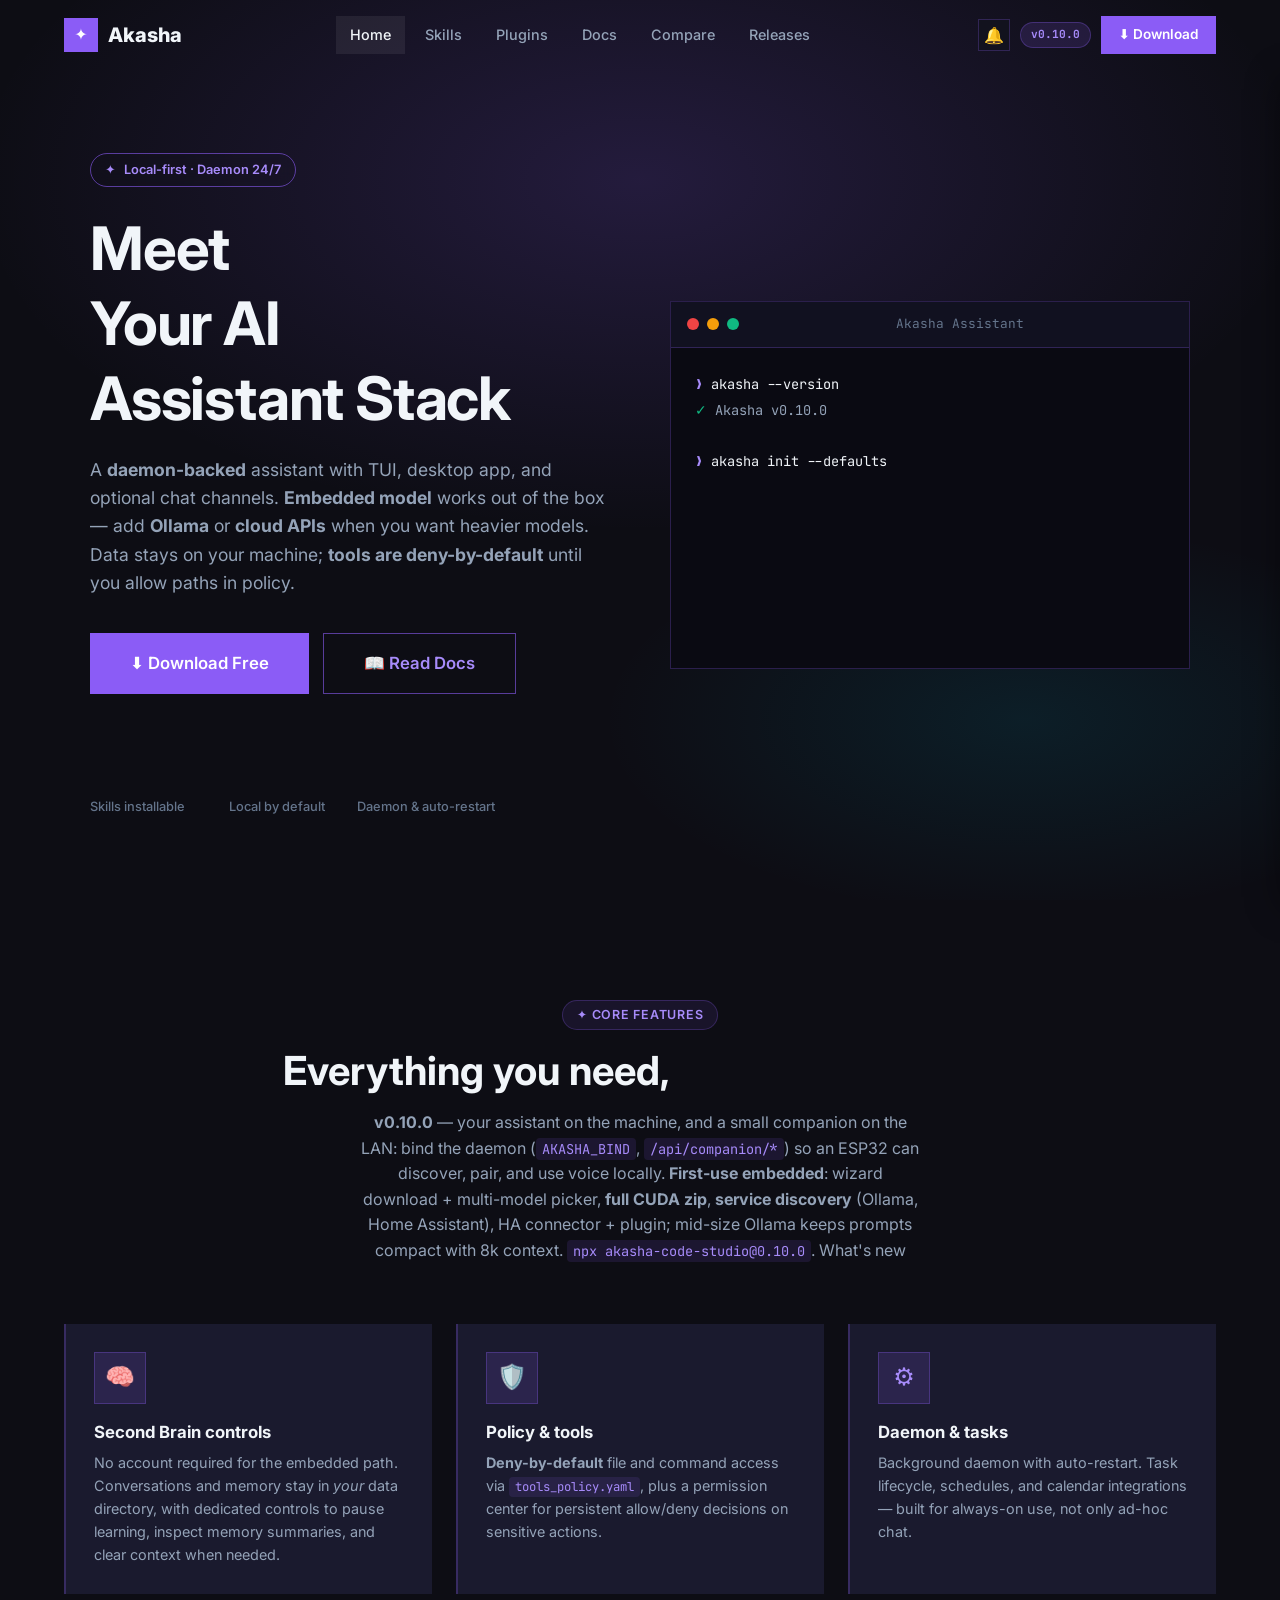
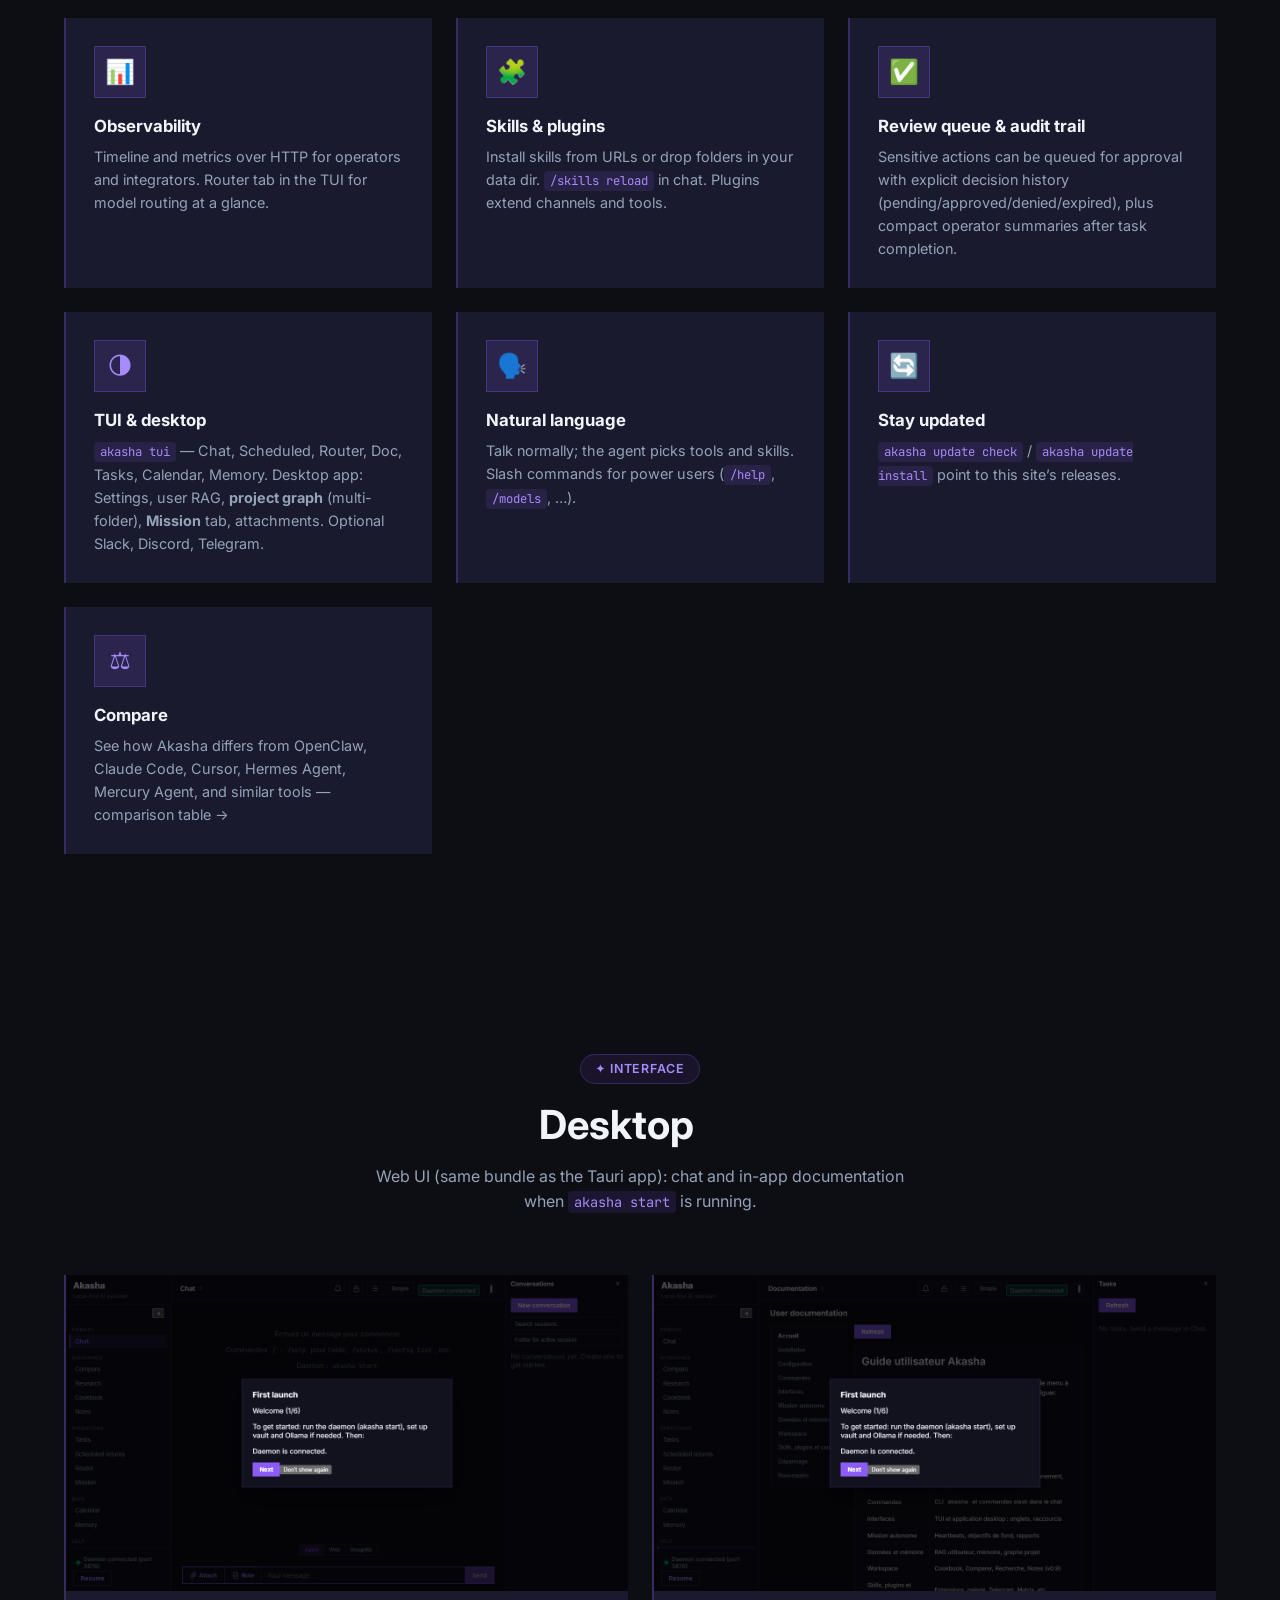
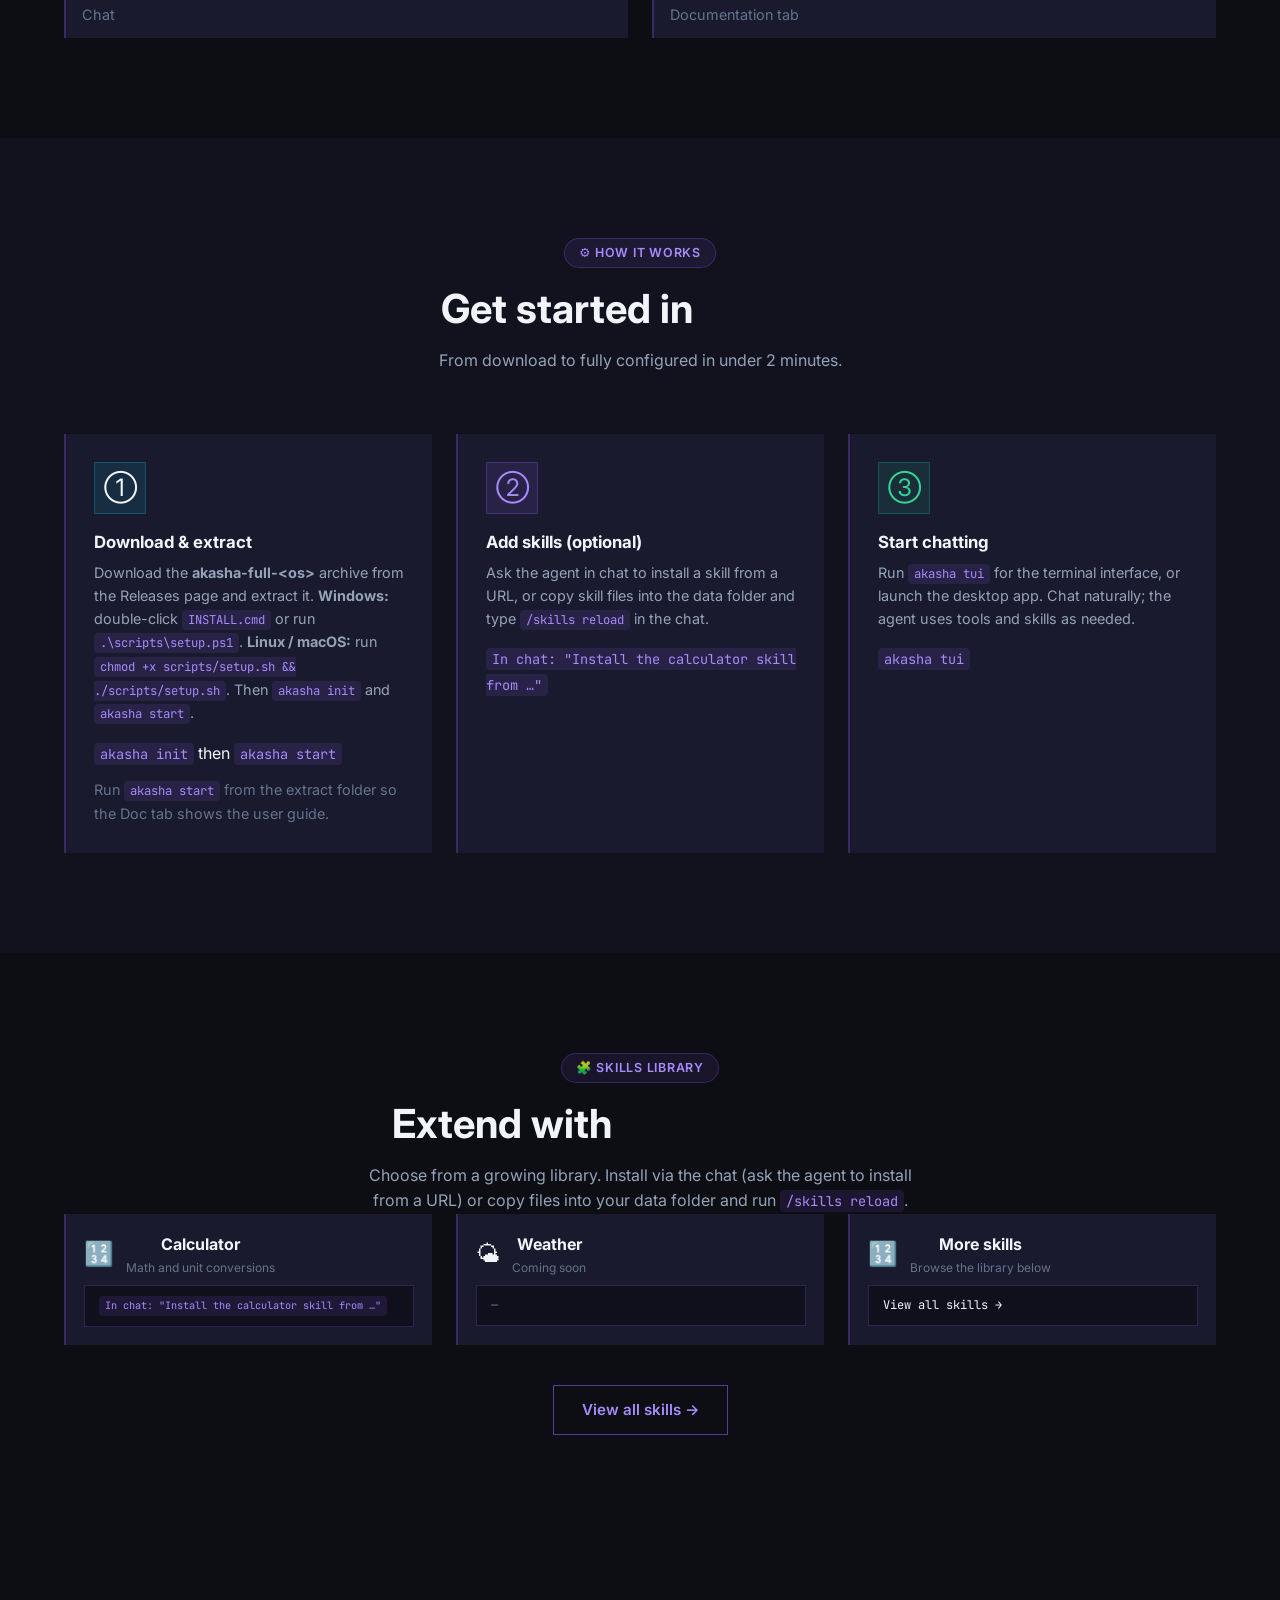
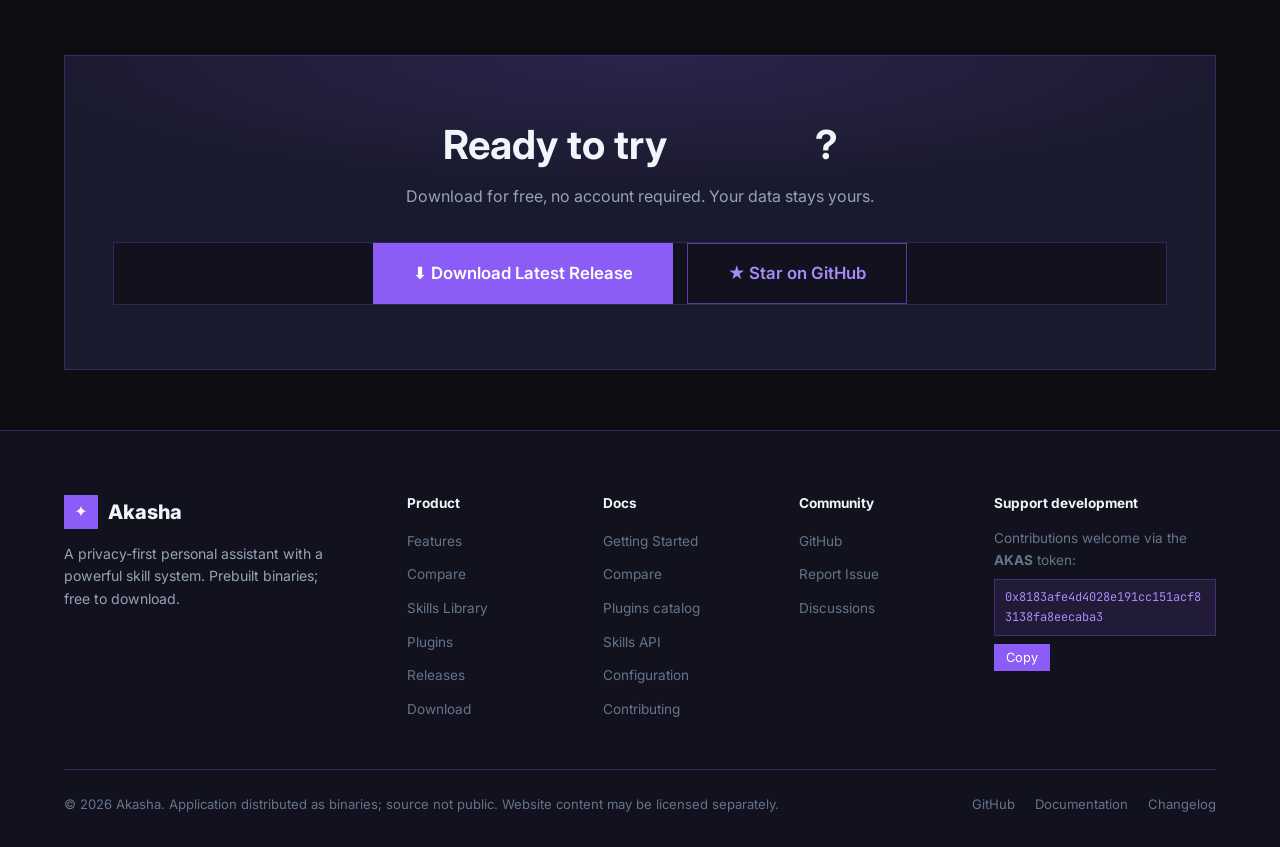
==== commit 5551ec96: "Merge origin/main into 0.10.0; resolve v0.10.0 site conflicts Integrate PR #11 marketing copy with #" ====
--- a/index.html
+++ b/index.html
@@ -116,7 +116,7 @@
     <div class="section-header reveal">
       <span class="section-eyebrow">✦ Core Features</span>
       <h2 class="section-title">Everything you need, <span class="gradient-text">nothing you don't</span></h2>
-      <p class="section-desc"><strong>v0.10.0</strong> — your assistant on the machine, and a small companion on the LAN: bind the daemon (<code>AKASHA_BIND</code>, <code>/api/companion/*</code>) so an ESP32 can find it, pair, and use voice locally. First use can download and set up a local model (wizard, calibration); mid-size Ollama keeps prompts compact with 8k context. <a href="docs.html#whats-new">What's new</a></p>
+      <p class="section-desc"><strong>v0.10.0</strong> — your assistant on the machine, and a small companion on the LAN: bind the daemon (<code>AKASHA_BIND</code>, <code>/api/companion/*</code>) so an ESP32 can discover, pair, and use voice locally. <strong>First-use embedded</strong>: wizard download + multi-model picker, <strong>full CUDA zip</strong>, <strong>service discovery</strong> (Ollama, Home Assistant), HA connector + plugin; mid-size Ollama keeps prompts compact with 8k context. <code>npx akasha-code-studio@0.10.0</code>. <a href="docs.html#whats-new">What's new</a></p>
     </div>
     <div class="features-grid">
 
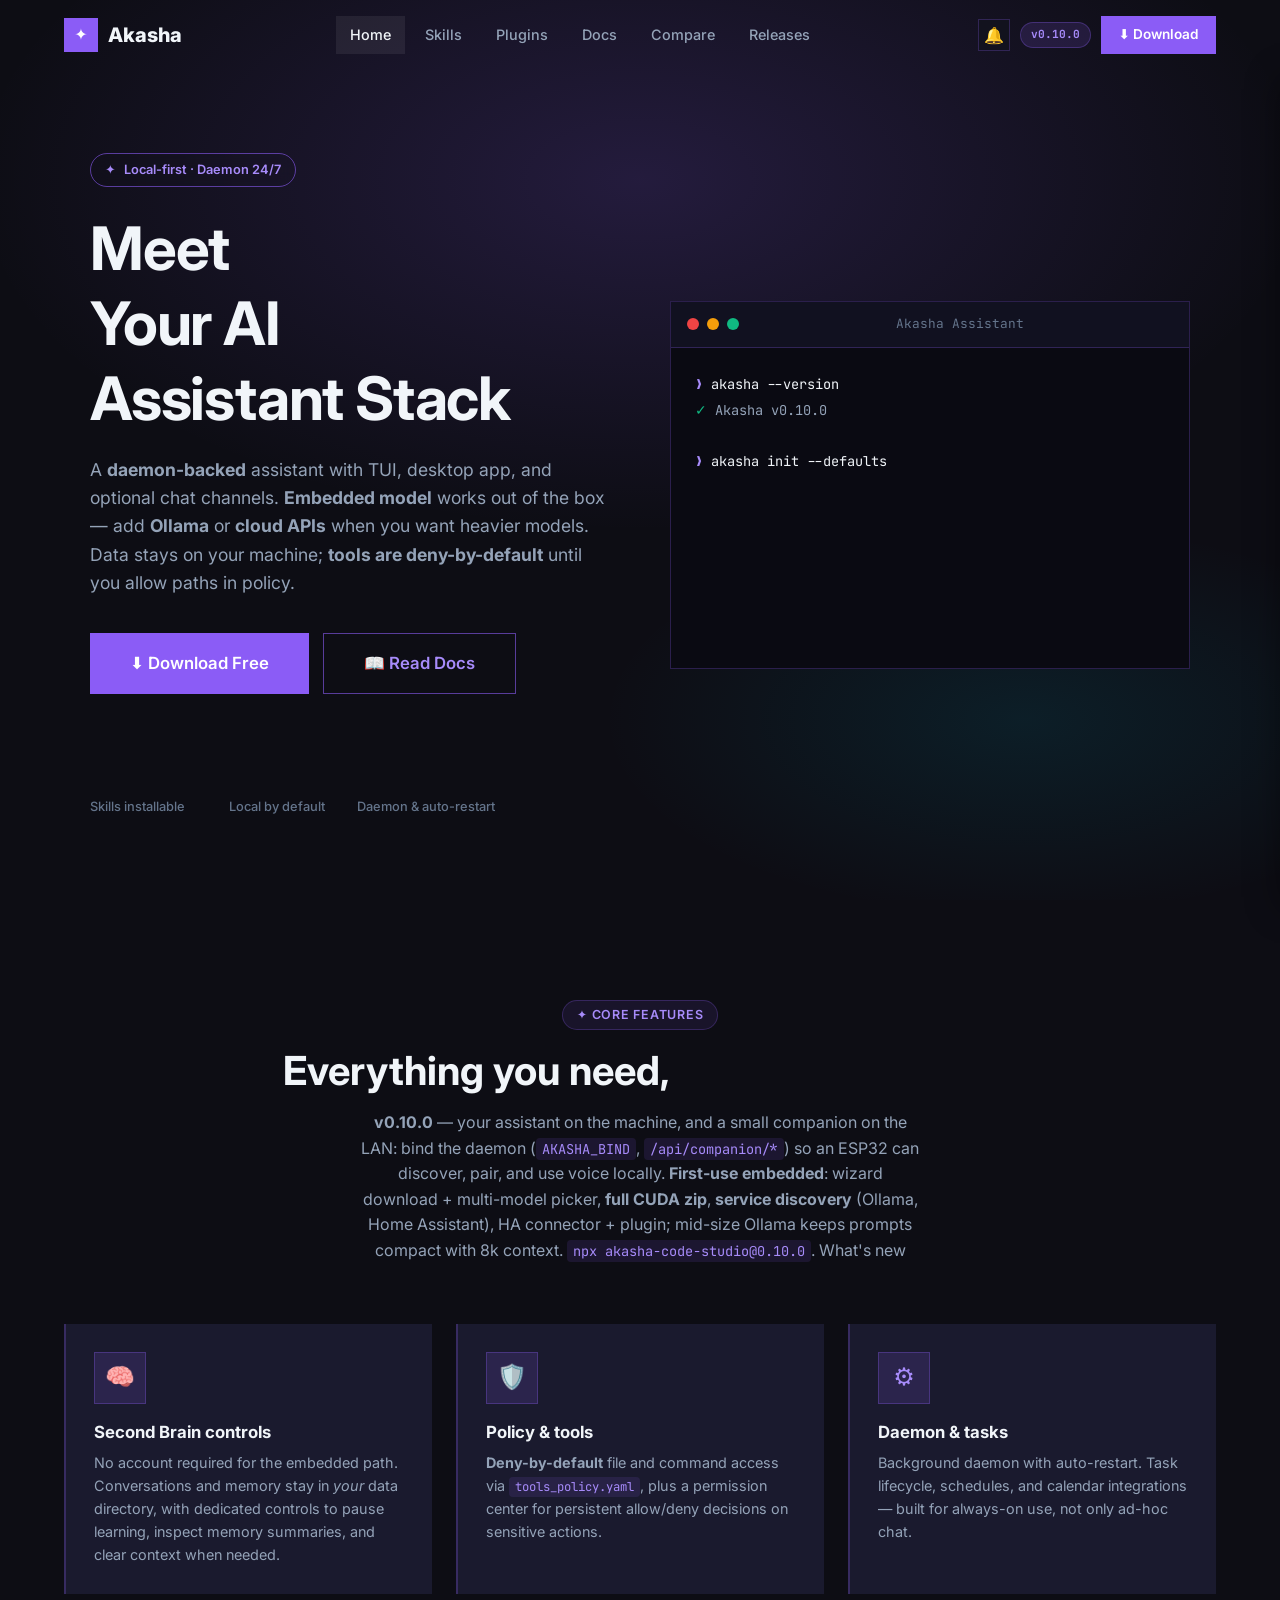
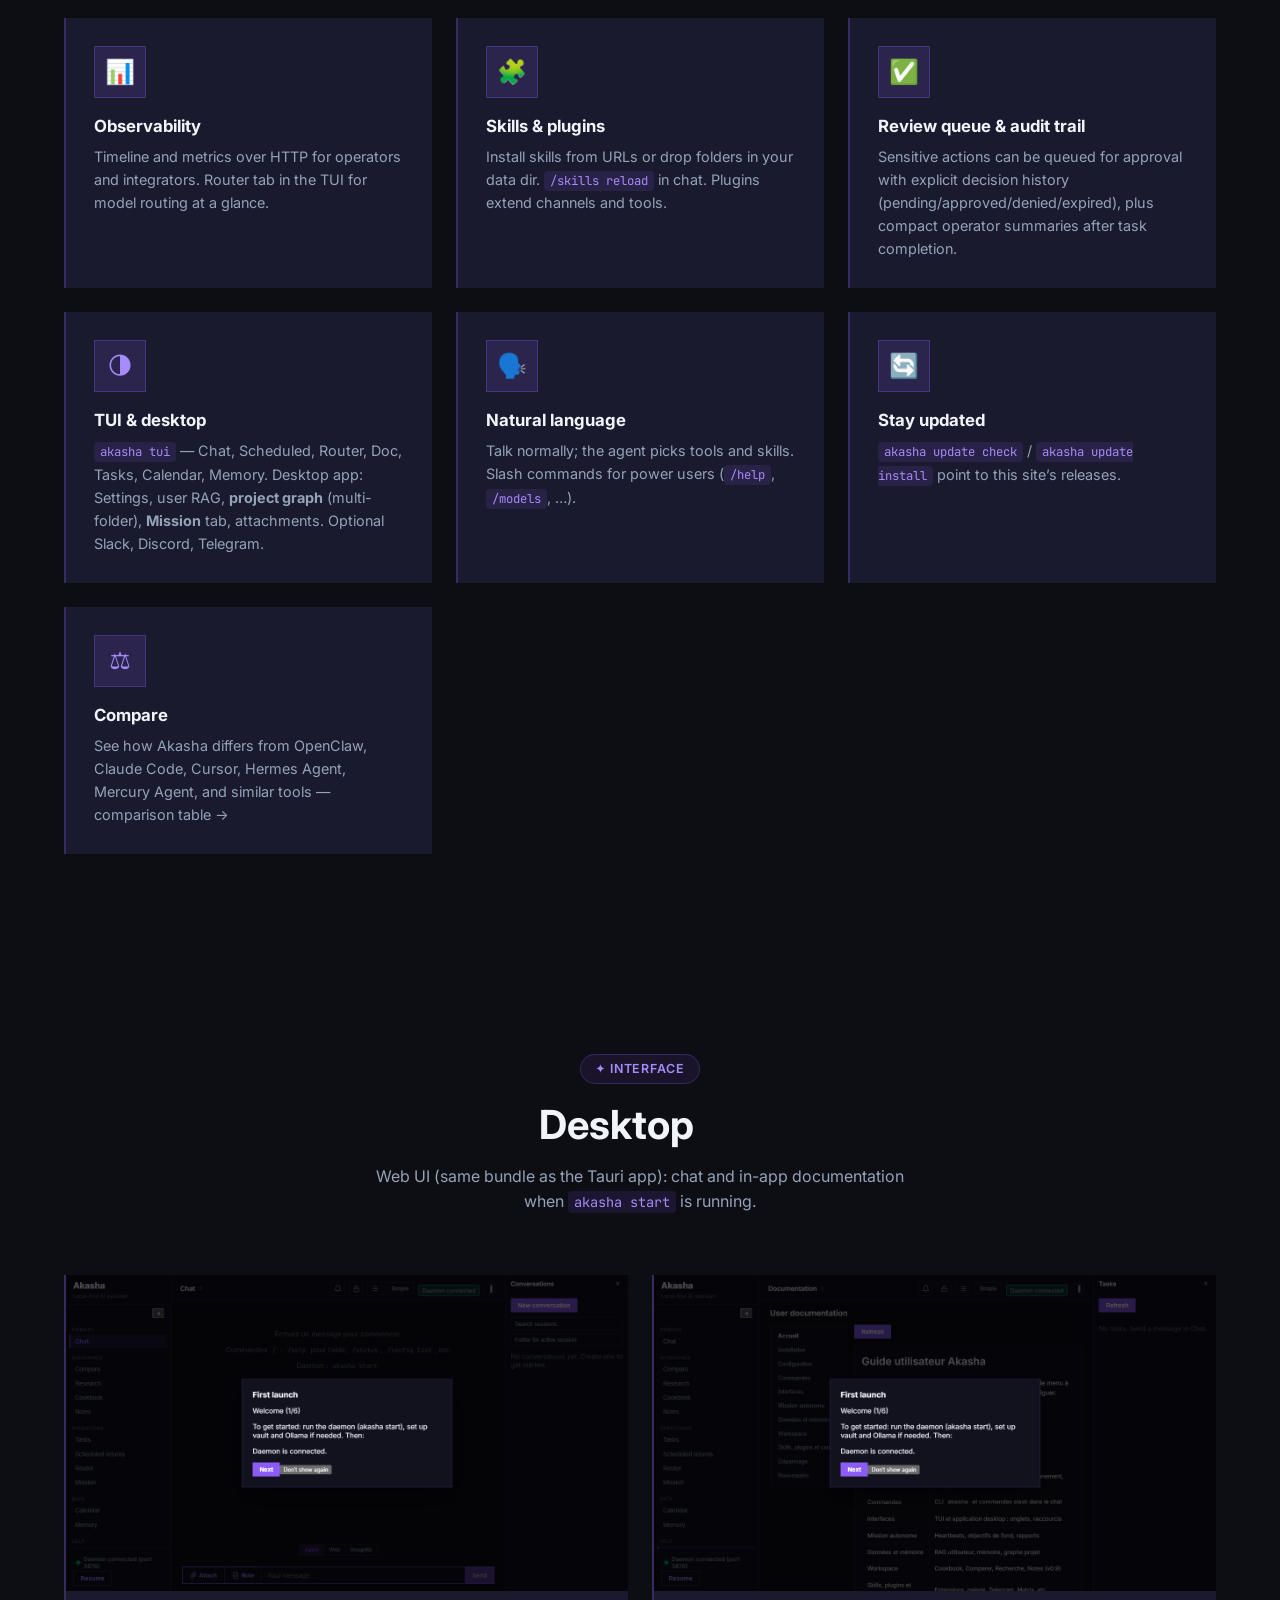
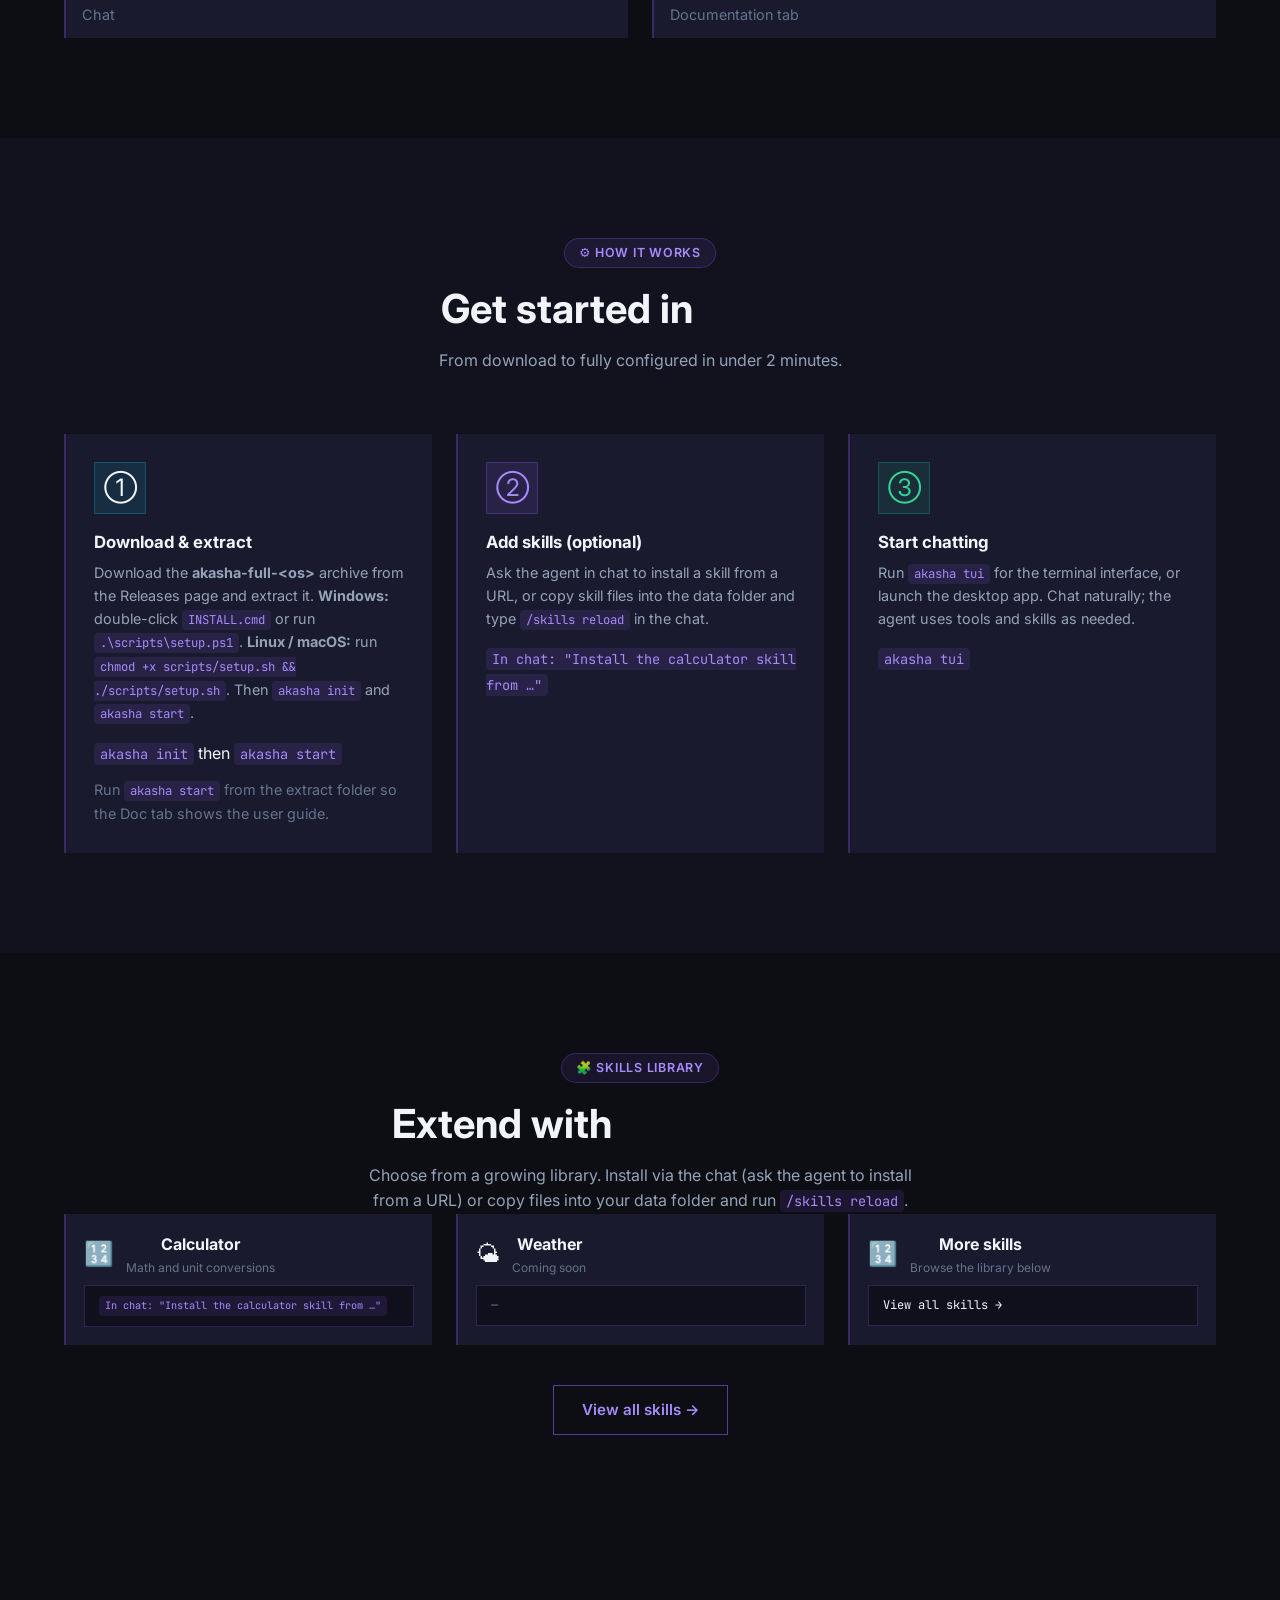
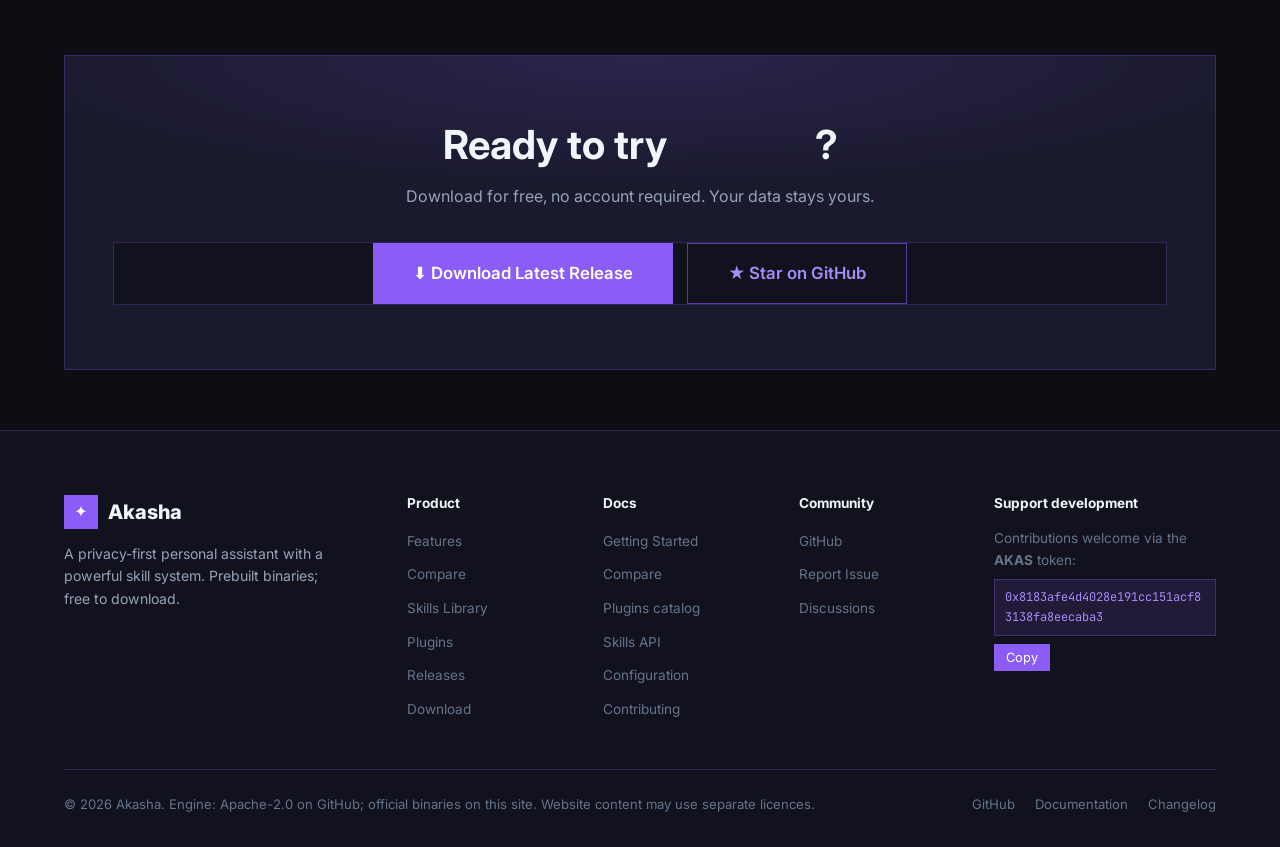
==== commit 11b1ad1d: "docs: reflect Apache-2.0 engine source on GitHub Update footers, compare table, docs principles, and" ====
--- a/index.html
+++ b/index.html
@@ -359,7 +359,7 @@
       </div>
     </div>
     <div class="footer-bottom">
-      <span>© 2026 Akasha. Application distributed as binaries; source not public. Website content may be licensed separately.</span>
+      <span>© 2026 Akasha. Engine: Apache-2.0 on GitHub; official binaries on this site. Website content may use separate licences.</span>
       <div class="footer-bottom-links">
         <a href="https://github.com/azerothl/Akasha_app" target="_blank" rel="noopener">GitHub</a>
         <a href="docs.html">Documentation</a>
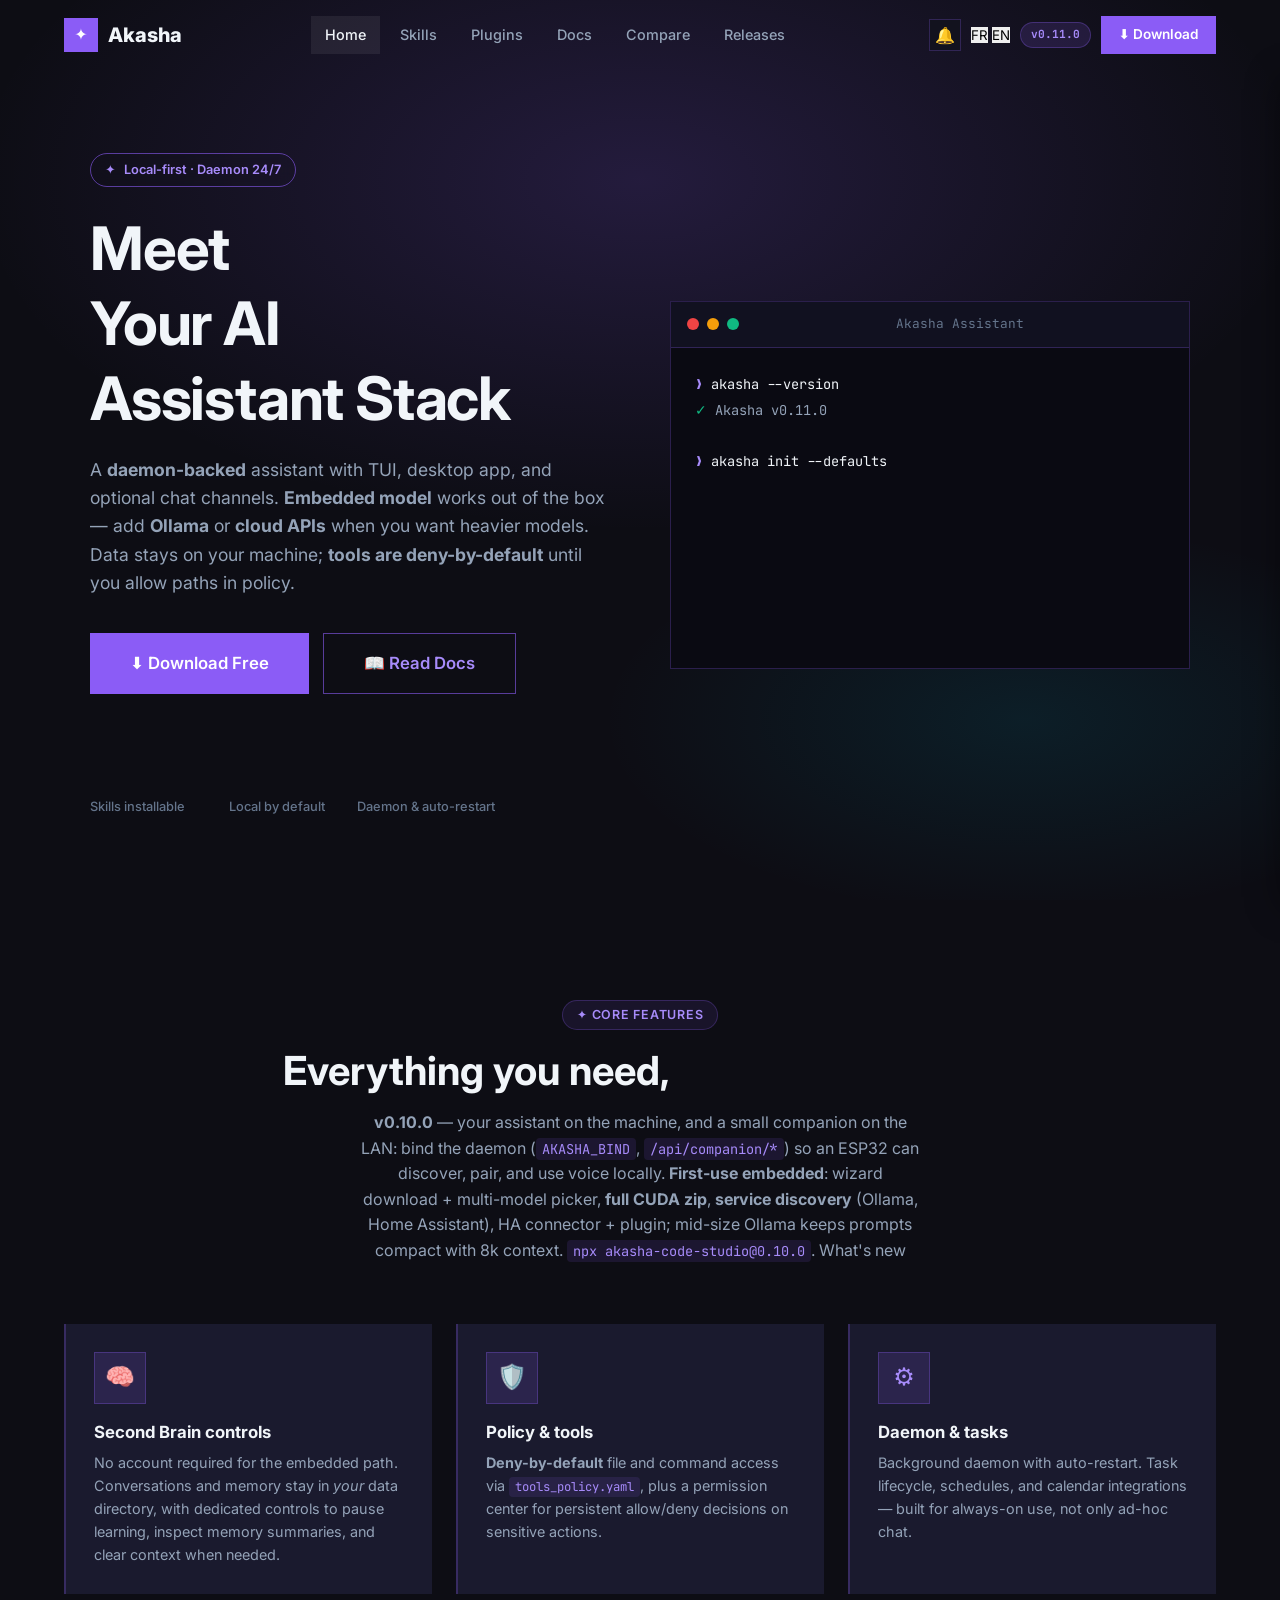
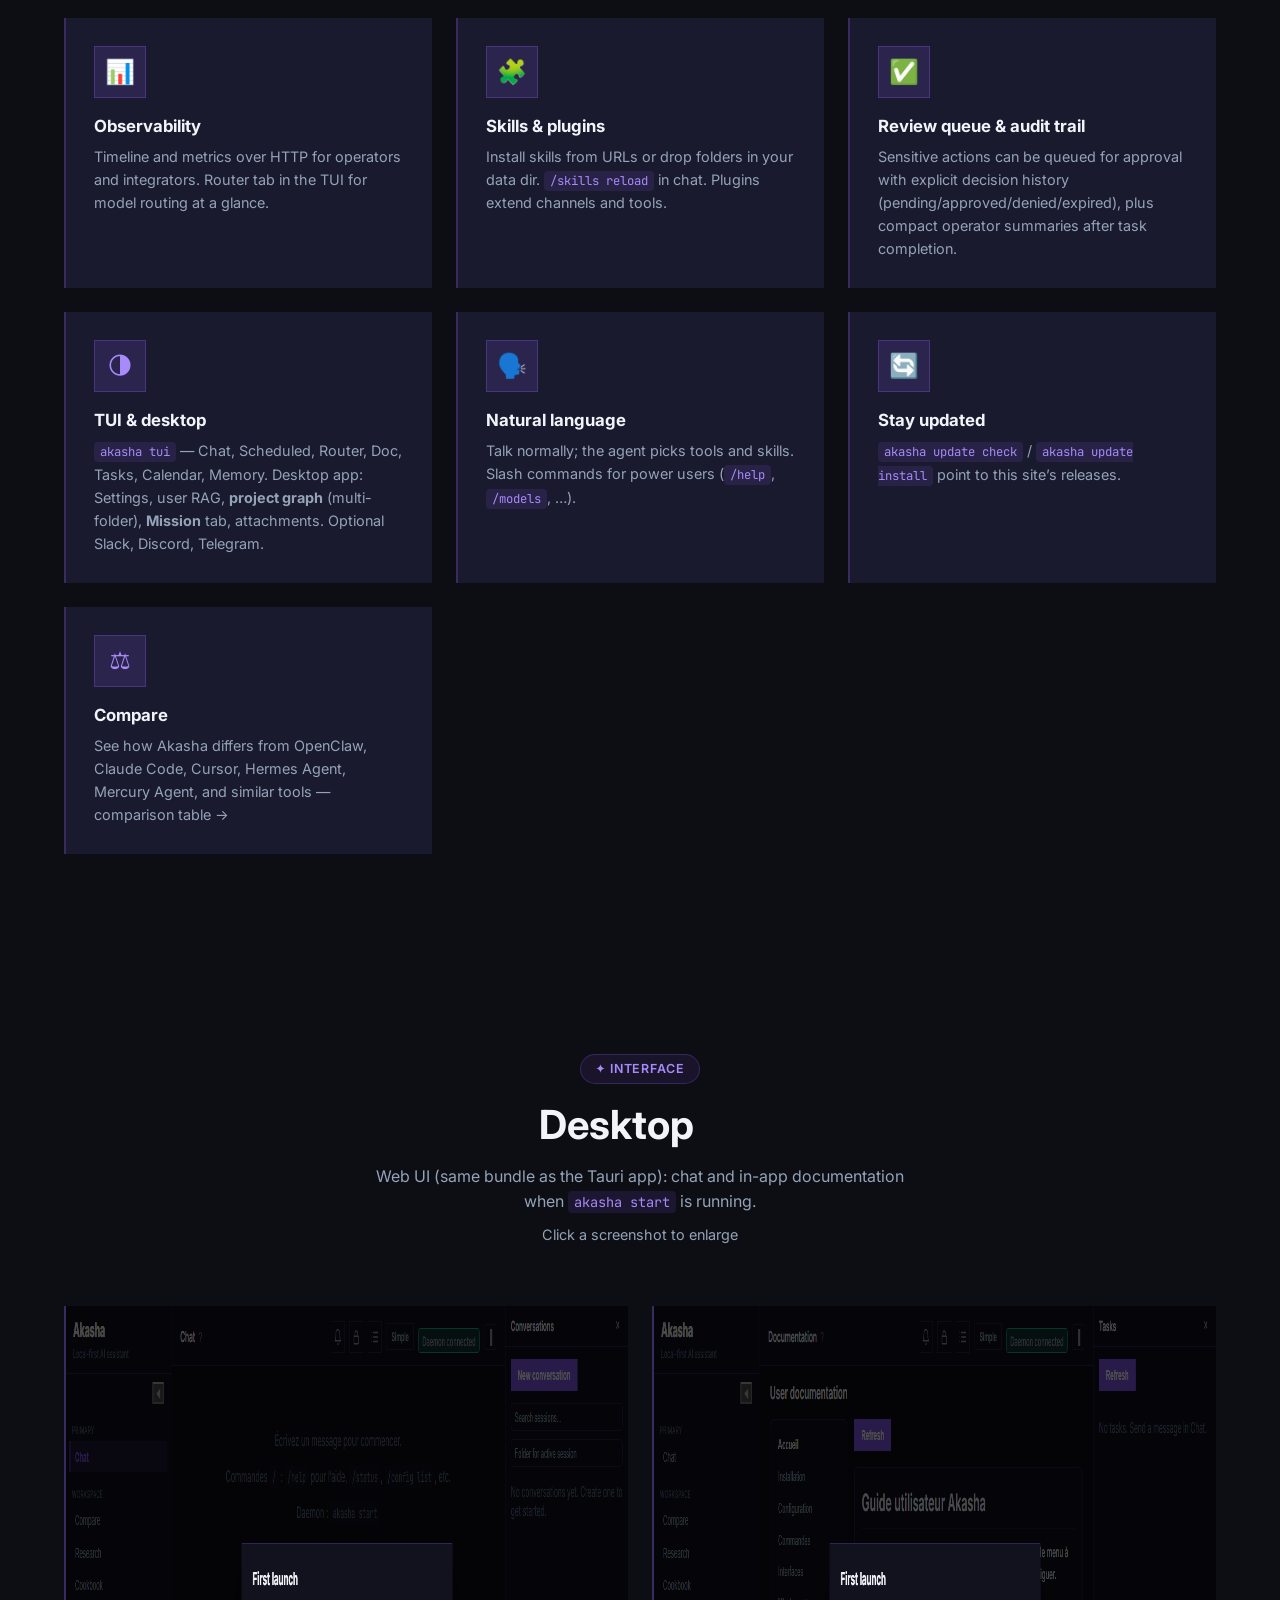
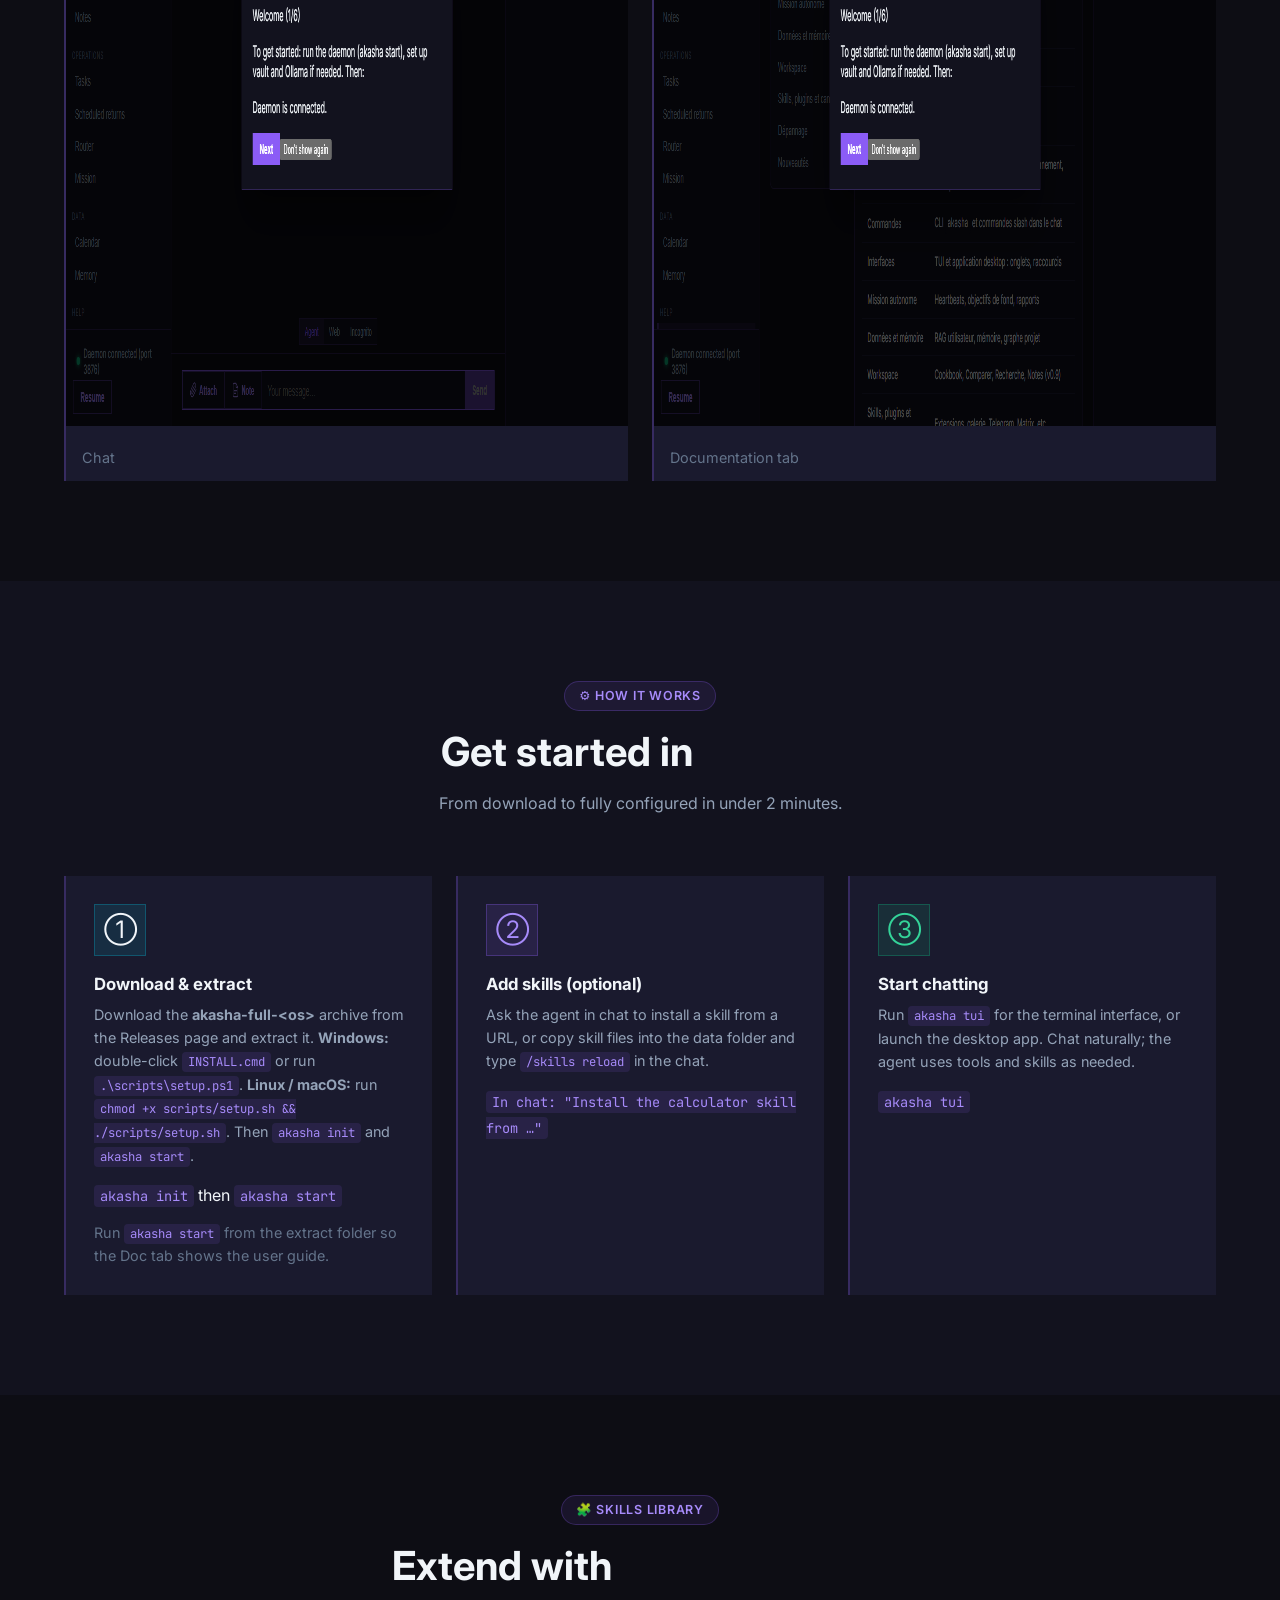
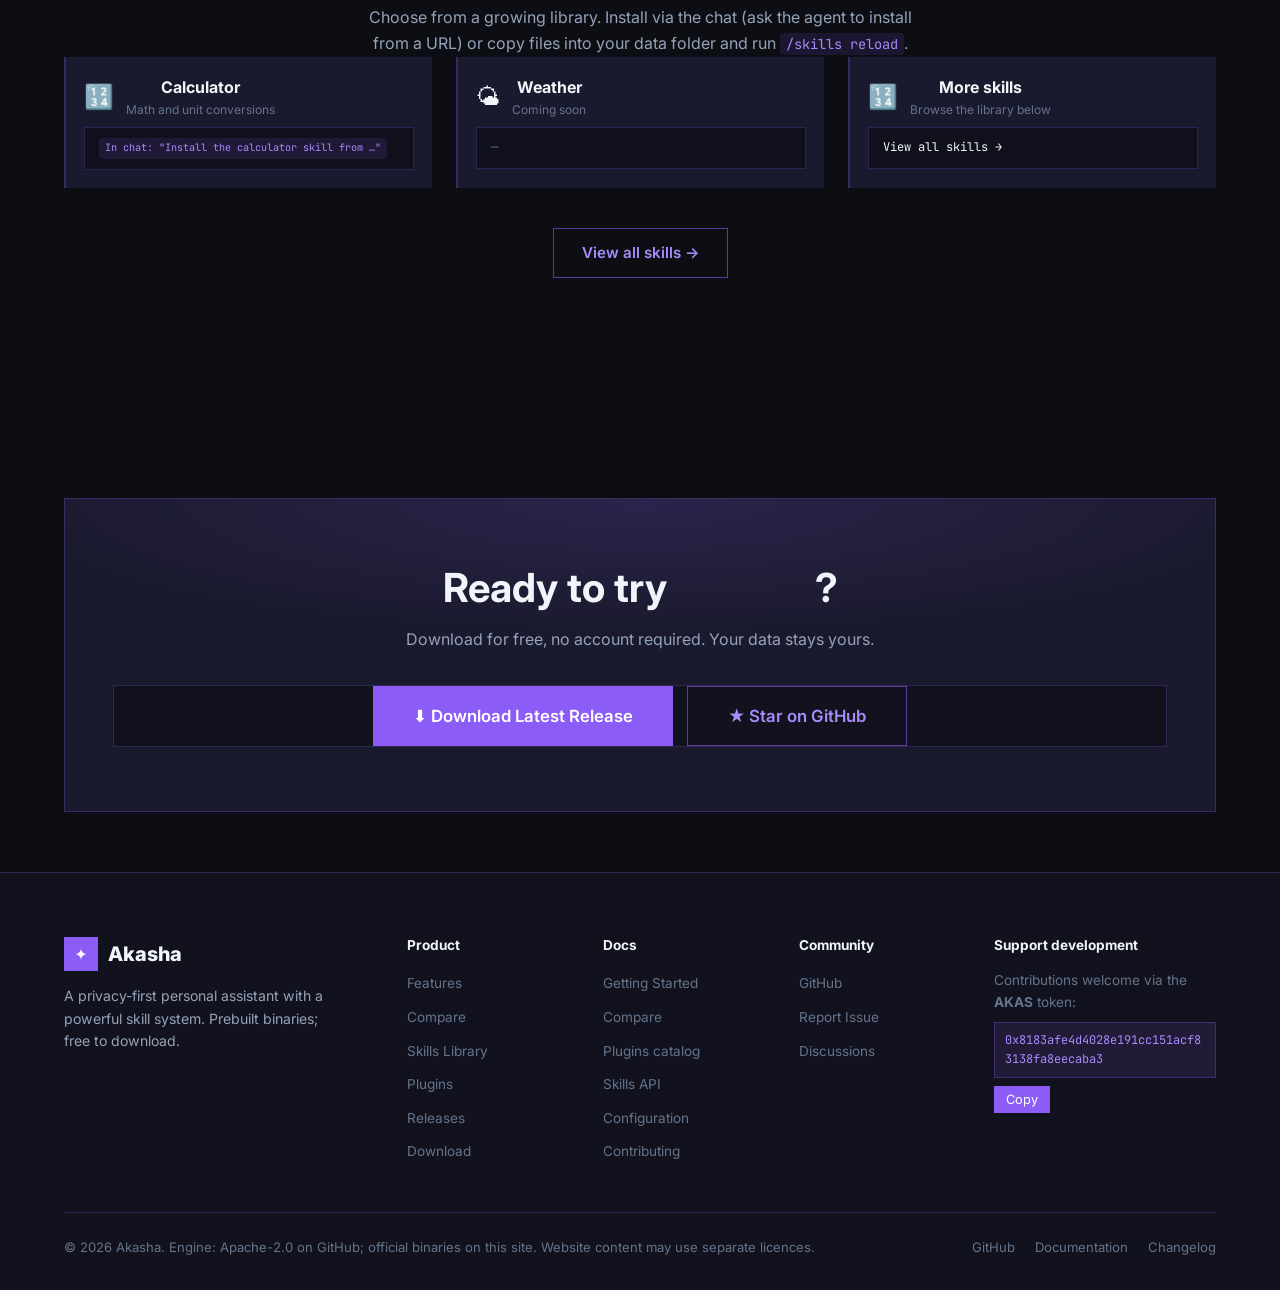
==== commit 90f50cd7: "feat(site): FR/EN language switcher and screenshot lightbox" ====
--- a/index.html
+++ b/index.html
@@ -3,7 +3,7 @@
 <head>
   <meta charset="UTF-8" />
   <meta name="viewport" content="width=device-width, initial-scale=1.0" />
-  <title>Akasha — Your Privacy-First Personal Assistant</title>
+  <title data-i18n-title="meta.title.home">Akasha — Your Privacy-First Personal Assistant</title>
   <meta name="description" content="Akasha — local-first AI assistant: daemon 24/7, embedded model by default, skills, policy-controlled tools, TUI & desktop." />
   <meta name="theme-color" content="#8b5cf6" />
   <meta property="og:title" content="Akasha — Privacy-First Personal Assistant" />
@@ -24,32 +24,35 @@
       Akasha
     </a>
     <div class="nav-links">
-      <a href="index.html" class="active">Home</a>
-      <a href="skills.html">Skills</a>
-      <a href="plugins.html">Plugins</a>
-      <a href="docs.html">Docs</a>
-      <a href="compare.html">Compare</a>
-      <a href="releases.html">Releases</a>
+      <a href="index.html" data-i18n="nav.home" class="active">Home</a>
+      <a href="skills.html" data-i18n="nav.skills">Skills</a>
+      <a href="plugins.html" data-i18n="nav.plugins">Plugins</a>
+      <a href="docs.html" data-i18n="nav.docs">Docs</a>
+      <a href="compare.html" data-i18n="nav.compare">Compare</a>
+      <a href="releases.html" data-i18n="nav.releases">Releases</a>
     </div>
     <div class="nav-actions">
-      <span class="version-pill" aria-label="Current version">v0.10.0</span>
-      <a href="releases.html#downloads" class="btn btn-primary btn-sm">
-        ⬇ Download
-      </a>
-    </div>
-    <button class="hamburger" aria-label="Toggle menu" aria-expanded="false">
+      <div class="lang-switcher" role="group" data-i18n-aria="nav.lang" aria-label="Language">
+        <button type="button" class="lang-btn" data-set-lang="fr" aria-pressed="false">FR</button>
+        <button type="button" class="lang-btn" data-set-lang="en" aria-pressed="false">EN</button>
+      </div>
+
+      <span class="version-pill" data-i18n-aria="nav.version" aria-label="Current version">v0.10.0</span>
+      <a href="releases.html#downloads" class="btn btn-primary btn-sm"><span data-i18n="nav.download">⬇ Download</span></a>
+    </div>
+    <button class="hamburger" data-i18n-aria="nav.menu" aria-label="Toggle menu" aria-expanded="false">
       <span></span><span></span><span></span>
     </button>
   </div>
 </nav>
 <div class="mobile-menu">
-  <a href="index.html">🏠 Home</a>
-  <a href="skills.html">🧩 Skills</a>
-  <a href="plugins.html">🔌 Plugins</a>
-  <a href="docs.html">📖 Docs</a>
-  <a href="compare.html">⚖ Compare</a>
-  <a href="releases.html">📋 Releases</a>
-  <a href="releases.html#downloads" class="btn btn-primary">⬇ Download</a>
+  <a href="index.html" data-i18n="nav.mobile.home">🏠 Home</a>
+  <a href="skills.html" data-i18n="nav.mobile.skills">🧩 Skills</a>
+  <a href="plugins.html" data-i18n="nav.mobile.plugins">🔌 Plugins</a>
+  <a href="docs.html" data-i18n="nav.mobile.docs">📖 Docs</a>
+  <a href="compare.html" data-i18n="nav.mobile.compare">⚖ Compare</a>
+  <a href="releases.html" data-i18n="nav.mobile.releases">📋 Releases</a>
+  <a href="releases.html#downloads" class="btn btn-primary" data-i18n="nav.mobile.download">⬇ Download</a>
 </div>
 
 <!-- ── Hero ── -->
@@ -59,37 +62,37 @@
     <div class="hero-grid">
       <!-- Left column -->
       <div>
-        <div class="hero-eyebrow animate-fade-up">
+        <div class="hero-eyebrow animate-fade-up" data-i18n-html="home.eyebrow">
           <span>✦</span> Local-first · Daemon 24/7
         </div>
-        <h1 class="hero-title animate-fade-up delay-1">
+        <h1 class="hero-title animate-fade-up delay-1" data-i18n-html="home.title">
           Meet <span class="gradient-text">Akasha</span><br />
           Your AI<br />Assistant Stack
         </h1>
-        <p class="hero-desc animate-fade-up delay-2">
+        <p class="hero-desc animate-fade-up delay-2" data-i18n-html="home.desc">
           A <strong>daemon-backed</strong> assistant with TUI, desktop app, and optional chat channels.
           <strong>Embedded model</strong> works out of the box — add <strong>Ollama</strong> or <strong>cloud APIs</strong> when you want heavier models. Data stays on your machine; <strong>tools are deny-by-default</strong> until you allow paths in policy.
         </p>
         <div class="hero-actions animate-fade-up delay-3">
-          <a href="releases.html#downloads" class="btn btn-primary btn-lg">
+          <a href="releases.html#downloads" class="btn btn-primary btn-lg" data-i18n="home.cta.download">
             ⬇ Download Free
           </a>
-          <a href="docs.html" class="btn btn-outline btn-lg">
+          <a href="docs.html" class="btn btn-outline btn-lg" data-i18n="home.cta.docs">
             📖 Read Docs
           </a>
         </div>
         <div class="hero-stats animate-fade-up delay-4">
           <div class="stat-item">
-            <div class="stat-value">Tools +</div>
-            <div class="stat-label">Skills installable</div>
+            <div class="stat-value" data-i18n="home.stat.tools">Tools +</div>
+            <div class="stat-label" data-i18n="home.stat.tools_label">Skills installable</div>
           </div>
           <div class="stat-item">
             <div class="stat-value"><span data-count="100">100</span>%</div>
-            <div class="stat-label">Local by default</div>
+            <div class="stat-label" data-i18n="home.stat.local_label">Local by default</div>
           </div>
           <div class="stat-item">
-            <div class="stat-value">24/7</div>
-            <div class="stat-label">Daemon &amp; auto-restart</div>
+            <div class="stat-value" data-i18n="home.stat.daemon">24/7</div>
+            <div class="stat-label" data-i18n-html="home.stat.daemon_label">Daemon &amp; auto-restart</div>
           </div>
         </div>
       </div>
@@ -114,8 +117,8 @@
 <section class="section" id="features">
   <div class="container">
     <div class="section-header reveal">
-      <span class="section-eyebrow">✦ Core Features</span>
-      <h2 class="section-title">Everything you need, <span class="gradient-text">nothing you don't</span></h2>
+      <span class="section-eyebrow" data-i18n="home.features.eyebrow">✦ Core Features</span>
+      <h2 class="section-title" data-i18n-html="home.features.title">Everything you need, <span class="gradient-text">nothing you don't</span></h2>
       <p class="section-desc"><strong>v0.10.0</strong> — your assistant on the machine, and a small companion on the LAN: bind the daemon (<code>AKASHA_BIND</code>, <code>/api/companion/*</code>) so an ESP32 can discover, pair, and use voice locally. <strong>First-use embedded</strong>: wizard download + multi-model picker, <strong>full CUDA zip</strong>, <strong>service discovery</strong> (Ollama, Home Assistant), HA connector + plugin; mid-size Ollama keeps prompts compact with 8k context. <code>npx akasha-code-studio@0.10.0</code>. <a href="docs.html#whats-new">What's new</a></p>
     </div>
     <div class="features-grid">
@@ -188,18 +191,23 @@
 <section class="section" id="product-screenshots">
   <div class="container">
     <div class="section-header reveal">
-      <span class="section-eyebrow">✦ Interface</span>
-      <h2 class="section-title">Desktop <span class="gradient-text">UI</span></h2>
-      <p class="section-desc">Web UI (same bundle as the Tauri app): chat and in-app documentation when <code>akasha start</code> is running.</p>
-    </div>
-    <div class="features-grid" style="grid-template-columns: repeat(auto-fit, minmax(280px, 1fr)); gap: 24px;">
-      <figure class="card reveal" style="padding: 0; overflow: hidden; margin: 0;">
-        <img src="assets/screenshots/ui-chat.png" alt="Akasha chat interface" width="960" height="540" loading="lazy" style="width:100%; height:auto; display:block;" />
-        <figcaption style="padding: 12px 16px; font-size: 0.9rem; color: var(--text-muted);">Chat</figcaption>
+      <span class="section-eyebrow" data-i18n="home.shots.eyebrow">✦ Interface</span>
+      <h2 class="section-title" data-i18n-html="home.shots.title">Desktop <span class="gradient-text">UI</span></h2>
+      <p class="section-desc" data-i18n-html="home.shots.desc">Web UI (same bundle as the Tauri app): chat and in-app documentation when <code>akasha start</code> is running.</p>
+      <p class="section-desc" style="margin-top: 0.5rem; font-size: 0.9rem;" data-i18n="home.shots.hint">Click a screenshot to enlarge</p>
+    </div>
+    <div class="features-grid screenshot-grid" style="grid-template-columns: repeat(auto-fit, minmax(280px, 1fr)); gap: 24px;">
+      <figure class="card reveal screenshot-card" style="padding: 0; overflow: hidden; margin: 0;">
+        <button type="button" class="screenshot-trigger" data-lightbox-src="assets/screenshots/ui-chat.png" data-lightbox-alt="Akasha chat interface" aria-haspopup="dialog">
+          <img src="assets/screenshots/ui-chat.png" alt="Akasha chat interface" width="1280" height="720" loading="lazy" class="screenshot-thumb" />
+        </button>
+        <figcaption style="padding: 12px 16px; font-size: 0.9rem; color: var(--text-muted);" data-i18n="home.shots.chat">Chat</figcaption>
       </figure>
-      <figure class="card reveal" style="padding: 0; overflow: hidden; margin: 0;">
-        <img src="assets/screenshots/ui-docs.png" alt="Akasha documentation tab" width="960" height="540" loading="lazy" style="width:100%; height:auto; display:block;" />
-        <figcaption style="padding: 12px 16px; font-size: 0.9rem; color: var(--text-muted);">Documentation tab</figcaption>
+      <figure class="card reveal screenshot-card" style="padding: 0; overflow: hidden; margin: 0;">
+        <button type="button" class="screenshot-trigger" data-lightbox-src="assets/screenshots/ui-docs.png" data-lightbox-alt="Akasha documentation tab" aria-haspopup="dialog">
+          <img src="assets/screenshots/ui-docs.png" alt="Akasha documentation tab" width="1280" height="720" loading="lazy" class="screenshot-thumb" />
+        </button>
+        <figcaption style="padding: 12px 16px; font-size: 0.9rem; color: var(--text-muted);" data-i18n="home.shots.docs">Documentation tab</figcaption>
       </figure>
     </div>
   </div>
@@ -209,15 +217,15 @@
 <section class="section" id="how-it-works" style="background: var(--bg-secondary);">
   <div class="container">
     <div class="section-header reveal">
-      <span class="section-eyebrow">⚙ How it works</span>
-      <h2 class="section-title">Get started in <span class="gradient-text">3 steps</span></h2>
-      <p class="section-desc">From download to fully configured in under 2 minutes.</p>
+      <span class="section-eyebrow" data-i18n="home.how.eyebrow">⚙ How it works</span>
+      <h2 class="section-title" data-i18n-html="home.how.title">Get started in <span class="gradient-text">3 steps</span></h2>
+      <p class="section-desc" data-i18n="home.how.desc">From download to fully configured in under 2 minutes.</p>
     </div>
     <div class="features-grid">
 
       <div class="card reveal">
         <div class="feature-icon" style="background:rgba(6,182,212,.12);border-color:rgba(6,182,212,.3);color:var(--cyan-light)">①</div>
-        <h4 class="feature-title">Download &amp; extract</h4>
+        <h4 class="feature-title" data-i18n-html="home.how.1.title">Download &amp; extract</h4>
         <p class="feature-desc">Download the <strong>akasha-full-&lt;os&gt;</strong> archive from the Releases page and extract it. <strong>Windows:</strong> double-click <code>INSTALL.cmd</code> or run <code>.\scripts\setup.ps1</code>. <strong>Linux / macOS:</strong> run <code>chmod +x scripts/setup.sh &amp;&amp; ./scripts/setup.sh</code>. Then <code>akasha init</code> and <code>akasha start</code>.</p>
         <div style="margin-top:16px">
           <code>akasha init</code> then <code>akasha start</code>
@@ -227,7 +235,7 @@
 
       <div class="card reveal delay-1">
         <div class="feature-icon" style="background:rgba(139,92,246,.12);border-color:rgba(139,92,246,.3);color:var(--purple-light)">②</div>
-        <h4 class="feature-title">Add skills (optional)</h4>
+        <h4 class="feature-title" data-i18n="home.how.2.title">Add skills (optional)</h4>
         <p class="feature-desc">Ask the agent in chat to install a skill from a URL, or copy skill files into the data folder and type <code>/skills reload</code> in the chat.</p>
         <div style="margin-top:16px">
           <code>In chat: &quot;Install the calculator skill from …&quot;</code>
@@ -236,7 +244,7 @@
 
       <div class="card reveal delay-2">
         <div class="feature-icon" style="background:rgba(16,185,129,.12);border-color:rgba(16,185,129,.3);color:#34d399">③</div>
-        <h4 class="feature-title">Start chatting</h4>
+        <h4 class="feature-title" data-i18n="home.how.3.title">Start chatting</h4>
         <p class="feature-desc">Run <code>akasha tui</code> for the terminal interface, or launch the desktop app. Chat naturally; the agent uses tools and skills as needed.</p>
         <div style="margin-top:16px">
           <code>akasha tui</code>
@@ -251,8 +259,8 @@
 <section class="section" id="skills-preview">
   <div class="container">
     <div class="section-header reveal">
-      <span class="section-eyebrow">🧩 Skills Library</span>
-      <h2 class="section-title">Extend with <span class="gradient-text">powerful skills</span></h2>
+      <span class="section-eyebrow" data-i18n="home.skills.eyebrow">🧩 Skills Library</span>
+      <h2 class="section-title" data-i18n-html="home.skills.title">Extend with <span class="gradient-text">powerful skills</span></h2>
       <p class="section-desc">Choose from a growing library. Install via the chat (ask the agent to install from a URL) or copy files into your data folder and run <code>/skills reload</code>.</p>
     <div class="features-grid">
       <div class="card card-sm reveal">
@@ -287,7 +295,7 @@
       </div>
     </div>
     <div class="text-center mt-lg reveal">
-      <a href="skills.html" class="btn btn-outline">View all skills →</a>
+      <a href="skills.html" class="btn btn-outline" data-i18n="home.skills.cta">View all skills →</a>
     </div>
   </div>
 </section>
@@ -296,13 +304,13 @@
 <section class="section-sm">
   <div class="container">
     <div class="cta-strip reveal">
-      <h2>Ready to try <span class="gradient-text">Akasha</span>?</h2>
-      <p>Download for free, no account required. Your data stays yours.</p>
+      <h2 data-i18n-html="home.cta.title">Ready to try <span class="gradient-text">Akasha</span>?</h2>
+      <p data-i18n="home.cta.desc">Download for free, no account required. Your data stays yours.</p>
       <div class="btn-group">
-        <a href="releases.html#downloads" class="btn btn-primary btn-lg">
+        <a href="releases.html#downloads" class="btn btn-primary btn-lg" data-i18n="home.cta.download_latest">
           ⬇ Download Latest Release
         </a>
-        <a href="https://github.com/azerothl/Akasha_app" class="btn btn-outline btn-lg" target="_blank" rel="noopener">
+        <a href="https://github.com/azerothl/Akasha" class="btn btn-outline btn-lg" target="_blank" rel="noopener" data-i18n="home.cta.star">
           ★ Star on GitHub
         </a>
       </div>
@@ -319,56 +327,57 @@
           <div class="nav-logo-icon" aria-hidden="true">✦</div>
           Akasha
         </div>
-        <p>A privacy-first personal assistant with a powerful skill system. Prebuilt binaries; free to download.</p>
+        <p data-i18n="footer.tagline">A privacy-first personal assistant with a powerful skill system. Prebuilt binaries; free to download.</p>
       </div>
       <div class="footer-col">
-        <h4>Product</h4>
+        <h4 data-i18n="footer.product">Product</h4>
         <ul>
-          <li><a href="index.html#features">Features</a></li>
-          <li><a href="compare.html">Compare</a></li>
-          <li><a href="skills.html">Skills Library</a></li>
-          <li><a href="plugins.html">Plugins</a></li>
-          <li><a href="releases.html">Releases</a></li>
-          <li><a href="releases.html#downloads">Download</a></li>
+          <li><a href="index.html#features" data-i18n="footer.features">Features</a></li>
+          <li><a href="compare.html" data-i18n="footer.compare">Compare</a></li>
+          <li><a href="skills.html" data-i18n="footer.skills">Skills Library</a></li>
+          <li><a href="plugins.html" data-i18n="footer.plugins">Plugins</a></li>
+          <li><a href="releases.html" data-i18n="footer.releases">Releases</a></li>
+          <li><a href="releases.html#downloads" data-i18n="footer.download">Download</a></li>
         </ul>
       </div>
       <div class="footer-col">
-        <h4>Docs</h4>
+        <h4 data-i18n="footer.docs">Docs</h4>
         <ul>
-          <li><a href="docs.html#getting-started">Getting Started</a></li>
-          <li><a href="compare.html">Compare</a></li>
-          <li><a href="plugins.html">Plugins catalog</a></li>
-          <li><a href="docs.html#skills-api">Skills API</a></li>
-          <li><a href="docs.html#configuration">Configuration</a></li>
-          <li><a href="docs.html#contributing">Contributing</a></li>
+          <li><a href="docs.html#getting-started" data-i18n="footer.getting_started">Getting Started</a></li>
+          <li><a href="compare.html" data-i18n="footer.compare">Compare</a></li>
+          <li><a href="plugins.html" data-i18n="footer.plugins_catalog">Plugins catalog</a></li>
+          <li><a href="docs.html#skills-api" data-i18n="footer.skills_api">Skills API</a></li>
+          <li><a href="docs.html#configuration" data-i18n="footer.configuration">Configuration</a></li>
+          <li><a href="docs.html#contributing" data-i18n="footer.contributing">Contributing</a></li>
         </ul>
       </div>
       <div class="footer-col">
-        <h4>Community</h4>
+        <h4 data-i18n="footer.community">Community</h4>
         <ul>
-          <li><a href="https://github.com/azerothl/Akasha_app" target="_blank" rel="noopener">GitHub</a></li>
-          <li><a href="https://github.com/azerothl/Akasha_app/issues" target="_blank" rel="noopener">Report Issue</a></li>
-          <li><a href="https://github.com/azerothl/Akasha_app/discussions" target="_blank" rel="noopener">Discussions</a></li>
+          <li><a href="https://github.com/azerothl/Akasha_app" target="_blank" rel="noopener" data-i18n="footer.github">GitHub</a></li>
+          <li><a href="https://github.com/azerothl/Akasha_app/issues" target="_blank" rel="noopener" data-i18n="footer.issue">Report Issue</a></li>
+          <li><a href="https://github.com/azerothl/Akasha_app/discussions" target="_blank" rel="noopener" data-i18n="footer.discussions">Discussions</a></li>
         </ul>
       </div>
       <div class="footer-col">
-        <h4>Support development</h4>
-        <p class="footer-contribute">Contributions welcome via the <strong>AKAS</strong> token:</p>
+        <h4 data-i18n="footer.support">Support development</h4>
+        <p class="footer-contribute" data-i18n-html="footer.contribute">Contributions welcome via the <strong>AKAS</strong> token:</p>
         <code class="footer-token" id="akas-address" title="Copy address">0x8183afe4d4028e191cc151acf83138fa8eecaba3</code>
-        <button type="button" class="btn-copy-token" aria-label="Copy token address" data-address="0x8183afe4d4028e191cc151acf83138fa8eecaba3">Copy</button>
+        <button type="button" class="btn-copy-token" data-i18n-aria="footer.copy_aria" aria-label="Copy token address" data-address="0x8183afe4d4028e191cc151acf83138fa8eecaba3" data-i18n="footer.copy">Copy</button>
       </div>
     </div>
     <div class="footer-bottom">
-      <span>© 2026 Akasha. Engine: Apache-2.0 on GitHub; official binaries on this site. Website content may use separate licences.</span>
+      <span data-i18n="footer.legal">© 2026 Akasha. Engine: Apache-2.0 on GitHub; official binaries on this site. Website content may use separate licences.</span>
       <div class="footer-bottom-links">
-        <a href="https://github.com/azerothl/Akasha_app" target="_blank" rel="noopener">GitHub</a>
-        <a href="docs.html">Documentation</a>
-        <a href="releases.html">Changelog</a>
+        <a href="https://github.com/azerothl/Akasha_app" target="_blank" rel="noopener" data-i18n="footer.github">GitHub</a>
+        <a href="docs.html" data-i18n="footer.documentation">Documentation</a>
+        <a href="releases.html" data-i18n="footer.changelog">Changelog</a>
       </div>
     </div>
   </div>
 </footer>
 
+<script src="js/i18n.js"></script>
 <script src="js/main.js"></script>
 </body>
 </html>
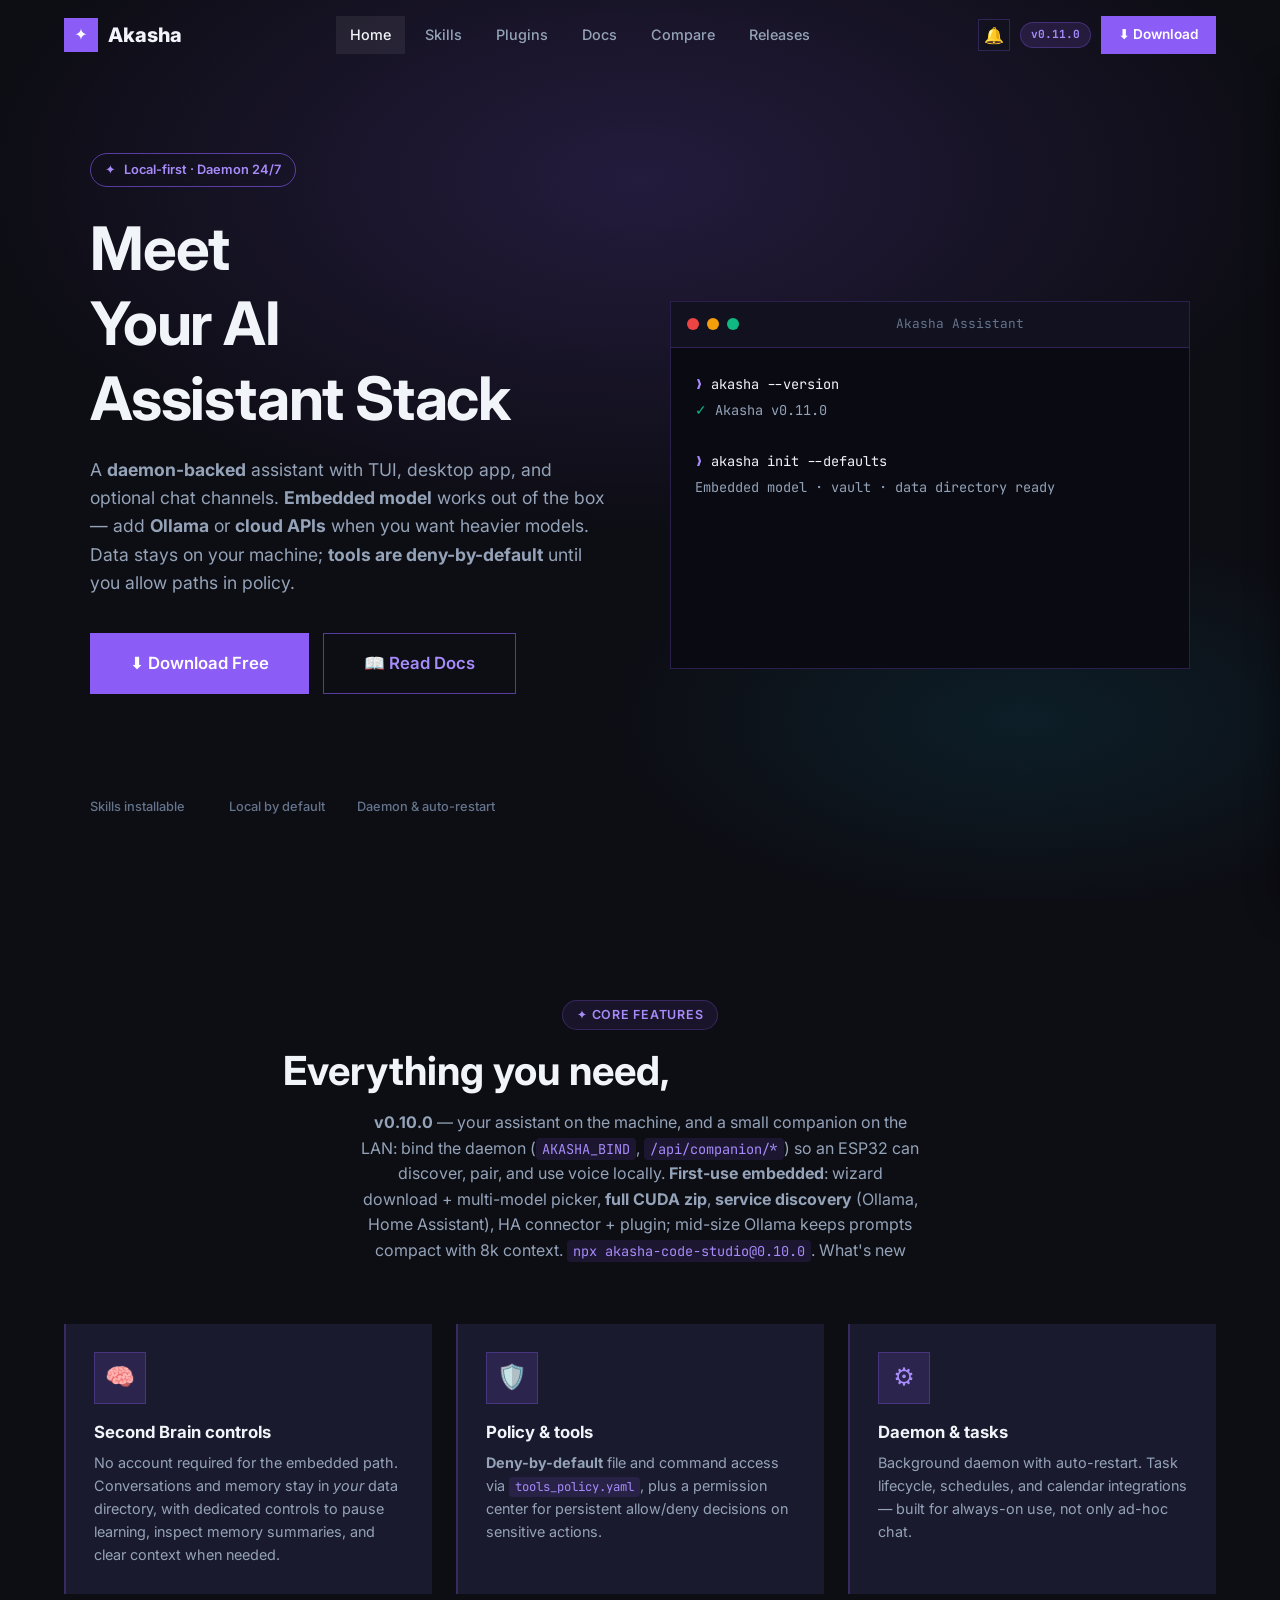
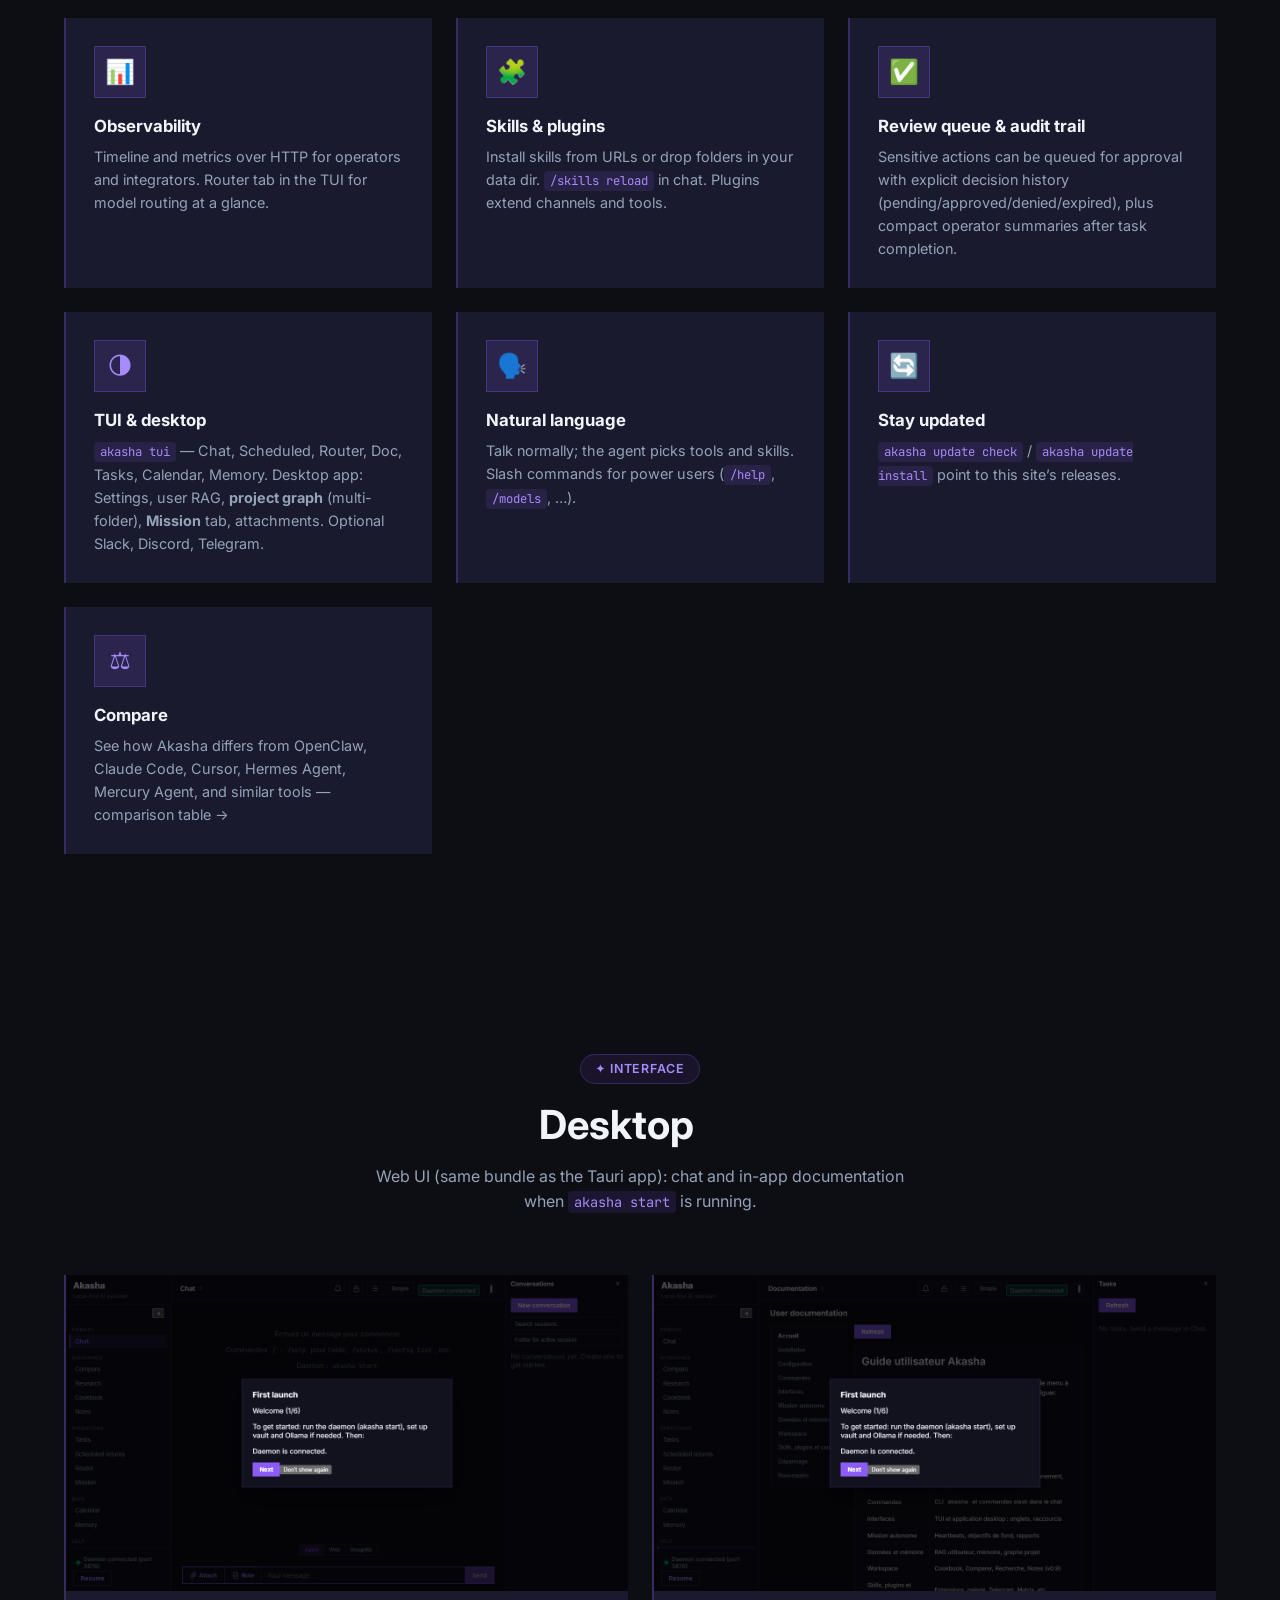
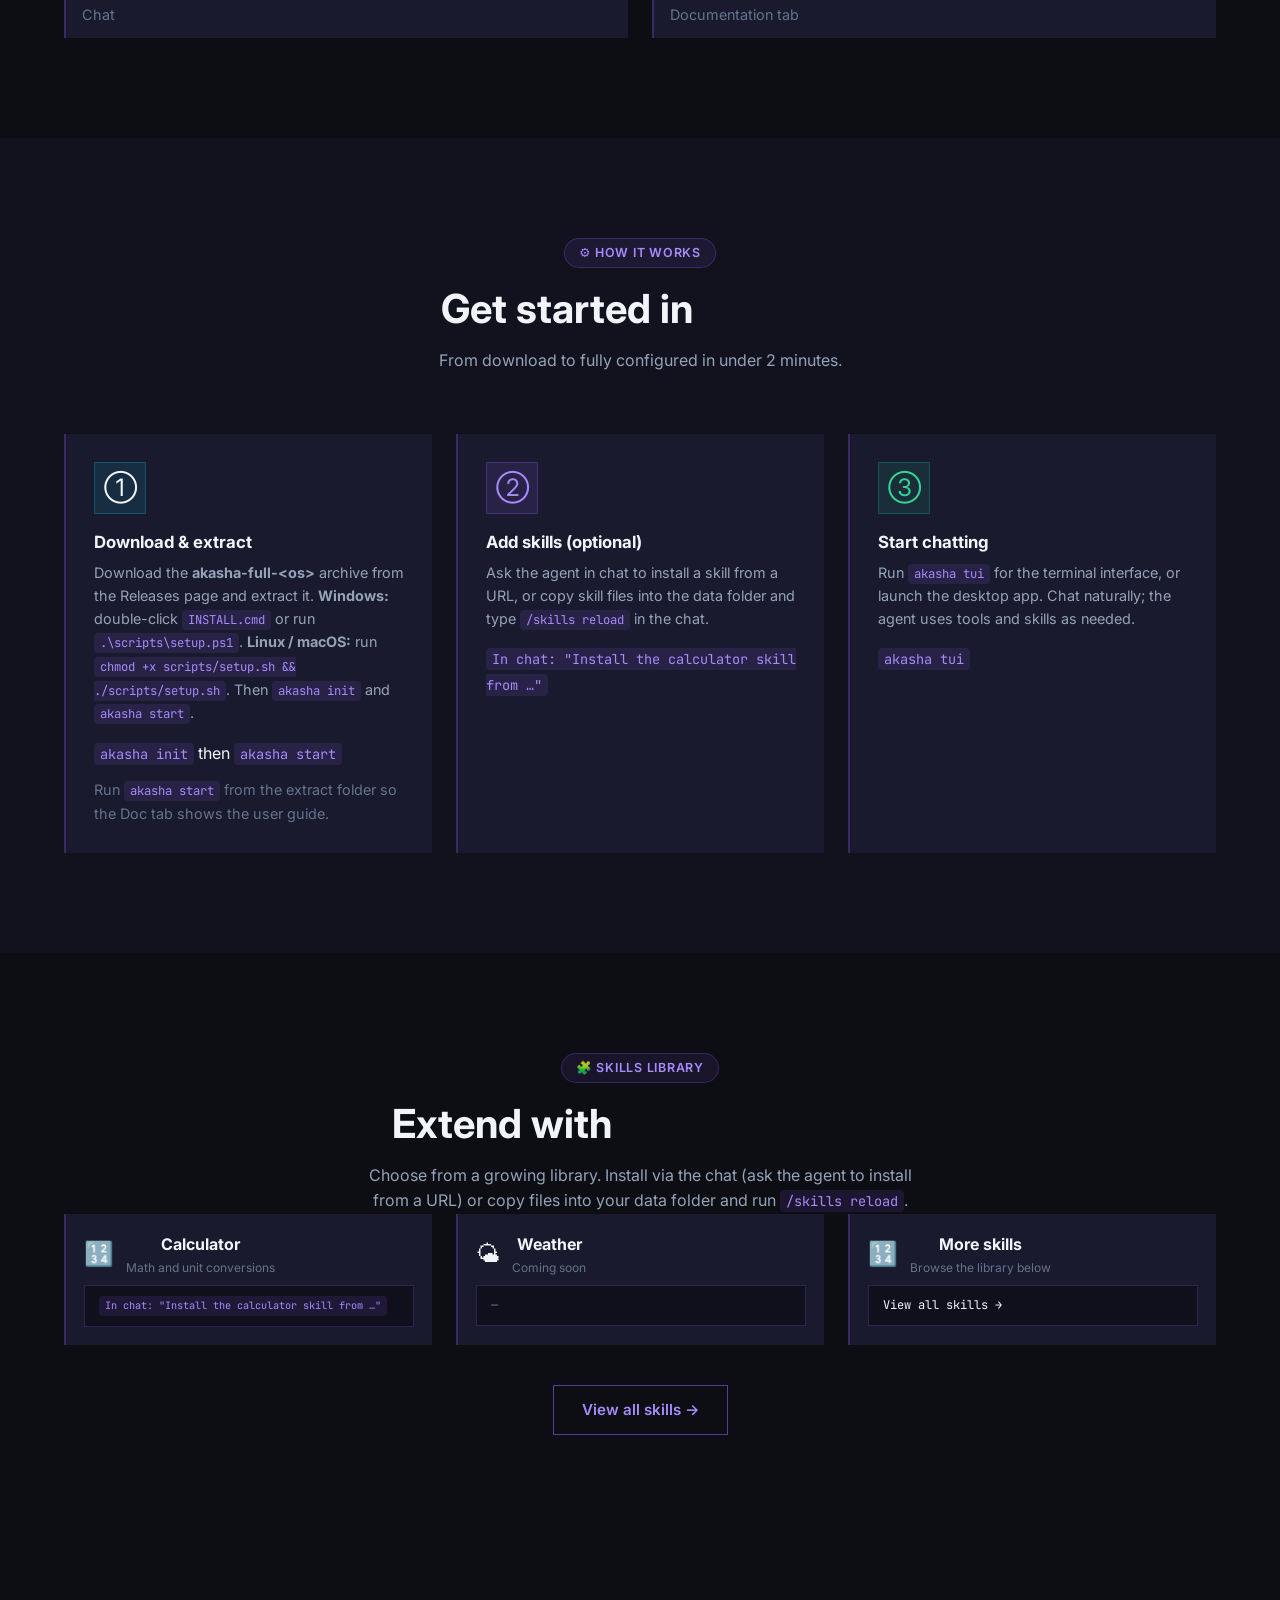
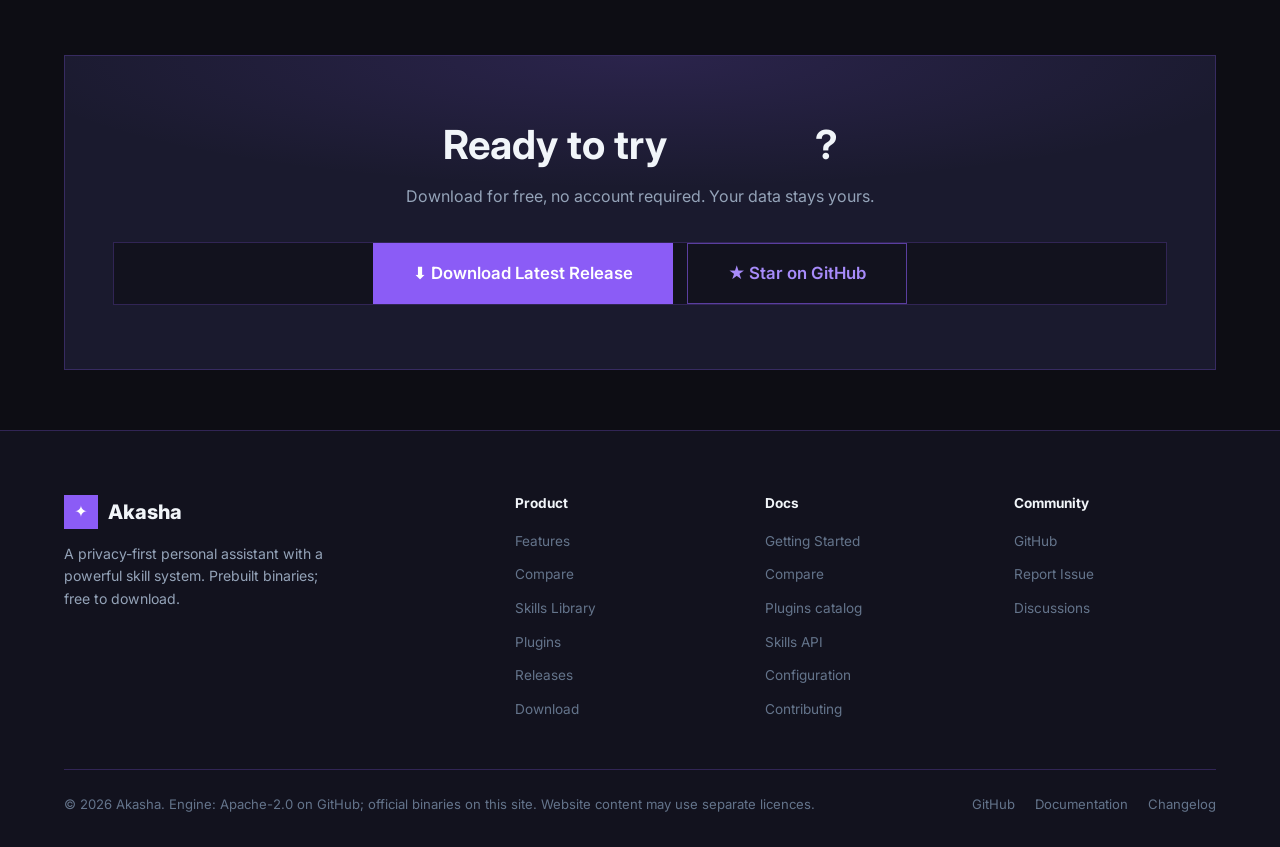
==== commit 8dfceaca: "Retirer toutes les mentions du token AKAS du site Supprime la colonne footer « Support development »" ====
--- a/index.html
+++ b/index.html
@@ -3,7 +3,7 @@
 <head>
   <meta charset="UTF-8" />
   <meta name="viewport" content="width=device-width, initial-scale=1.0" />
-  <title data-i18n-title="meta.title.home">Akasha — Your Privacy-First Personal Assistant</title>
+  <title>Akasha — Your Privacy-First Personal Assistant</title>
   <meta name="description" content="Akasha — local-first AI assistant: daemon 24/7, embedded model by default, skills, policy-controlled tools, TUI & desktop." />
   <meta name="theme-color" content="#8b5cf6" />
   <meta property="og:title" content="Akasha — Privacy-First Personal Assistant" />
@@ -24,35 +24,32 @@
       Akasha
     </a>
     <div class="nav-links">
-      <a href="index.html" data-i18n="nav.home" class="active">Home</a>
-      <a href="skills.html" data-i18n="nav.skills">Skills</a>
-      <a href="plugins.html" data-i18n="nav.plugins">Plugins</a>
-      <a href="docs.html" data-i18n="nav.docs">Docs</a>
-      <a href="compare.html" data-i18n="nav.compare">Compare</a>
-      <a href="releases.html" data-i18n="nav.releases">Releases</a>
+      <a href="index.html" class="active">Home</a>
+      <a href="skills.html">Skills</a>
+      <a href="plugins.html">Plugins</a>
+      <a href="docs.html">Docs</a>
+      <a href="compare.html">Compare</a>
+      <a href="releases.html">Releases</a>
     </div>
     <div class="nav-actions">
-      <div class="lang-switcher" role="group" data-i18n-aria="nav.lang" aria-label="Language">
-        <button type="button" class="lang-btn" data-set-lang="fr" aria-pressed="false">FR</button>
-        <button type="button" class="lang-btn" data-set-lang="en" aria-pressed="false">EN</button>
-      </div>
-
-      <span class="version-pill" data-i18n-aria="nav.version" aria-label="Current version">v0.10.0</span>
-      <a href="releases.html#downloads" class="btn btn-primary btn-sm"><span data-i18n="nav.download">⬇ Download</span></a>
-    </div>
-    <button class="hamburger" data-i18n-aria="nav.menu" aria-label="Toggle menu" aria-expanded="false">
+      <span class="version-pill" aria-label="Current version">v0.10.0</span>
+      <a href="releases.html#downloads" class="btn btn-primary btn-sm">
+        ⬇ Download
+      </a>
+    </div>
+    <button class="hamburger" aria-label="Toggle menu" aria-expanded="false">
       <span></span><span></span><span></span>
     </button>
   </div>
 </nav>
 <div class="mobile-menu">
-  <a href="index.html" data-i18n="nav.mobile.home">🏠 Home</a>
-  <a href="skills.html" data-i18n="nav.mobile.skills">🧩 Skills</a>
-  <a href="plugins.html" data-i18n="nav.mobile.plugins">🔌 Plugins</a>
-  <a href="docs.html" data-i18n="nav.mobile.docs">📖 Docs</a>
-  <a href="compare.html" data-i18n="nav.mobile.compare">⚖ Compare</a>
-  <a href="releases.html" data-i18n="nav.mobile.releases">📋 Releases</a>
-  <a href="releases.html#downloads" class="btn btn-primary" data-i18n="nav.mobile.download">⬇ Download</a>
+  <a href="index.html">🏠 Home</a>
+  <a href="skills.html">🧩 Skills</a>
+  <a href="plugins.html">🔌 Plugins</a>
+  <a href="docs.html">📖 Docs</a>
+  <a href="compare.html">⚖ Compare</a>
+  <a href="releases.html">📋 Releases</a>
+  <a href="releases.html#downloads" class="btn btn-primary">⬇ Download</a>
 </div>
 
 <!-- ── Hero ── -->
@@ -62,37 +59,37 @@
     <div class="hero-grid">
       <!-- Left column -->
       <div>
-        <div class="hero-eyebrow animate-fade-up" data-i18n-html="home.eyebrow">
+        <div class="hero-eyebrow animate-fade-up">
           <span>✦</span> Local-first · Daemon 24/7
         </div>
-        <h1 class="hero-title animate-fade-up delay-1" data-i18n-html="home.title">
+        <h1 class="hero-title animate-fade-up delay-1">
           Meet <span class="gradient-text">Akasha</span><br />
           Your AI<br />Assistant Stack
         </h1>
-        <p class="hero-desc animate-fade-up delay-2" data-i18n-html="home.desc">
+        <p class="hero-desc animate-fade-up delay-2">
           A <strong>daemon-backed</strong> assistant with TUI, desktop app, and optional chat channels.
           <strong>Embedded model</strong> works out of the box — add <strong>Ollama</strong> or <strong>cloud APIs</strong> when you want heavier models. Data stays on your machine; <strong>tools are deny-by-default</strong> until you allow paths in policy.
         </p>
         <div class="hero-actions animate-fade-up delay-3">
-          <a href="releases.html#downloads" class="btn btn-primary btn-lg" data-i18n="home.cta.download">
+          <a href="releases.html#downloads" class="btn btn-primary btn-lg">
             ⬇ Download Free
           </a>
-          <a href="docs.html" class="btn btn-outline btn-lg" data-i18n="home.cta.docs">
+          <a href="docs.html" class="btn btn-outline btn-lg">
             📖 Read Docs
           </a>
         </div>
         <div class="hero-stats animate-fade-up delay-4">
           <div class="stat-item">
-            <div class="stat-value" data-i18n="home.stat.tools">Tools +</div>
-            <div class="stat-label" data-i18n="home.stat.tools_label">Skills installable</div>
+            <div class="stat-value">Tools +</div>
+            <div class="stat-label">Skills installable</div>
           </div>
           <div class="stat-item">
             <div class="stat-value"><span data-count="100">100</span>%</div>
-            <div class="stat-label" data-i18n="home.stat.local_label">Local by default</div>
+            <div class="stat-label">Local by default</div>
           </div>
           <div class="stat-item">
-            <div class="stat-value" data-i18n="home.stat.daemon">24/7</div>
-            <div class="stat-label" data-i18n-html="home.stat.daemon_label">Daemon &amp; auto-restart</div>
+            <div class="stat-value">24/7</div>
+            <div class="stat-label">Daemon &amp; auto-restart</div>
           </div>
         </div>
       </div>
@@ -117,8 +114,8 @@
 <section class="section" id="features">
   <div class="container">
     <div class="section-header reveal">
-      <span class="section-eyebrow" data-i18n="home.features.eyebrow">✦ Core Features</span>
-      <h2 class="section-title" data-i18n-html="home.features.title">Everything you need, <span class="gradient-text">nothing you don't</span></h2>
+      <span class="section-eyebrow">✦ Core Features</span>
+      <h2 class="section-title">Everything you need, <span class="gradient-text">nothing you don't</span></h2>
       <p class="section-desc"><strong>v0.10.0</strong> — your assistant on the machine, and a small companion on the LAN: bind the daemon (<code>AKASHA_BIND</code>, <code>/api/companion/*</code>) so an ESP32 can discover, pair, and use voice locally. <strong>First-use embedded</strong>: wizard download + multi-model picker, <strong>full CUDA zip</strong>, <strong>service discovery</strong> (Ollama, Home Assistant), HA connector + plugin; mid-size Ollama keeps prompts compact with 8k context. <code>npx akasha-code-studio@0.10.0</code>. <a href="docs.html#whats-new">What's new</a></p>
     </div>
     <div class="features-grid">
@@ -191,23 +188,18 @@
 <section class="section" id="product-screenshots">
   <div class="container">
     <div class="section-header reveal">
-      <span class="section-eyebrow" data-i18n="home.shots.eyebrow">✦ Interface</span>
-      <h2 class="section-title" data-i18n-html="home.shots.title">Desktop <span class="gradient-text">UI</span></h2>
-      <p class="section-desc" data-i18n-html="home.shots.desc">Web UI (same bundle as the Tauri app): chat and in-app documentation when <code>akasha start</code> is running.</p>
-      <p class="section-desc" style="margin-top: 0.5rem; font-size: 0.9rem;" data-i18n="home.shots.hint">Click a screenshot to enlarge</p>
-    </div>
-    <div class="features-grid screenshot-grid" style="grid-template-columns: repeat(auto-fit, minmax(280px, 1fr)); gap: 24px;">
-      <figure class="card reveal screenshot-card" style="padding: 0; overflow: hidden; margin: 0;">
-        <button type="button" class="screenshot-trigger" data-lightbox-src="assets/screenshots/ui-chat.png" data-lightbox-alt="Akasha chat interface" aria-haspopup="dialog">
-          <img src="assets/screenshots/ui-chat.png" alt="Akasha chat interface" width="1280" height="720" loading="lazy" class="screenshot-thumb" />
-        </button>
-        <figcaption style="padding: 12px 16px; font-size: 0.9rem; color: var(--text-muted);" data-i18n="home.shots.chat">Chat</figcaption>
+      <span class="section-eyebrow">✦ Interface</span>
+      <h2 class="section-title">Desktop <span class="gradient-text">UI</span></h2>
+      <p class="section-desc">Web UI (same bundle as the Tauri app): chat and in-app documentation when <code>akasha start</code> is running.</p>
+    </div>
+    <div class="features-grid" style="grid-template-columns: repeat(auto-fit, minmax(280px, 1fr)); gap: 24px;">
+      <figure class="card reveal" style="padding: 0; overflow: hidden; margin: 0;">
+        <img src="assets/screenshots/ui-chat.png" alt="Akasha chat interface" width="960" height="540" loading="lazy" style="width:100%; height:auto; display:block;" />
+        <figcaption style="padding: 12px 16px; font-size: 0.9rem; color: var(--text-muted);">Chat</figcaption>
       </figure>
-      <figure class="card reveal screenshot-card" style="padding: 0; overflow: hidden; margin: 0;">
-        <button type="button" class="screenshot-trigger" data-lightbox-src="assets/screenshots/ui-docs.png" data-lightbox-alt="Akasha documentation tab" aria-haspopup="dialog">
-          <img src="assets/screenshots/ui-docs.png" alt="Akasha documentation tab" width="1280" height="720" loading="lazy" class="screenshot-thumb" />
-        </button>
-        <figcaption style="padding: 12px 16px; font-size: 0.9rem; color: var(--text-muted);" data-i18n="home.shots.docs">Documentation tab</figcaption>
+      <figure class="card reveal" style="padding: 0; overflow: hidden; margin: 0;">
+        <img src="assets/screenshots/ui-docs.png" alt="Akasha documentation tab" width="960" height="540" loading="lazy" style="width:100%; height:auto; display:block;" />
+        <figcaption style="padding: 12px 16px; font-size: 0.9rem; color: var(--text-muted);">Documentation tab</figcaption>
       </figure>
     </div>
   </div>
@@ -217,15 +209,15 @@
 <section class="section" id="how-it-works" style="background: var(--bg-secondary);">
   <div class="container">
     <div class="section-header reveal">
-      <span class="section-eyebrow" data-i18n="home.how.eyebrow">⚙ How it works</span>
-      <h2 class="section-title" data-i18n-html="home.how.title">Get started in <span class="gradient-text">3 steps</span></h2>
-      <p class="section-desc" data-i18n="home.how.desc">From download to fully configured in under 2 minutes.</p>
+      <span class="section-eyebrow">⚙ How it works</span>
+      <h2 class="section-title">Get started in <span class="gradient-text">3 steps</span></h2>
+      <p class="section-desc">From download to fully configured in under 2 minutes.</p>
     </div>
     <div class="features-grid">
 
       <div class="card reveal">
         <div class="feature-icon" style="background:rgba(6,182,212,.12);border-color:rgba(6,182,212,.3);color:var(--cyan-light)">①</div>
-        <h4 class="feature-title" data-i18n-html="home.how.1.title">Download &amp; extract</h4>
+        <h4 class="feature-title">Download &amp; extract</h4>
         <p class="feature-desc">Download the <strong>akasha-full-&lt;os&gt;</strong> archive from the Releases page and extract it. <strong>Windows:</strong> double-click <code>INSTALL.cmd</code> or run <code>.\scripts\setup.ps1</code>. <strong>Linux / macOS:</strong> run <code>chmod +x scripts/setup.sh &amp;&amp; ./scripts/setup.sh</code>. Then <code>akasha init</code> and <code>akasha start</code>.</p>
         <div style="margin-top:16px">
           <code>akasha init</code> then <code>akasha start</code>
@@ -235,7 +227,7 @@
 
       <div class="card reveal delay-1">
         <div class="feature-icon" style="background:rgba(139,92,246,.12);border-color:rgba(139,92,246,.3);color:var(--purple-light)">②</div>
-        <h4 class="feature-title" data-i18n="home.how.2.title">Add skills (optional)</h4>
+        <h4 class="feature-title">Add skills (optional)</h4>
         <p class="feature-desc">Ask the agent in chat to install a skill from a URL, or copy skill files into the data folder and type <code>/skills reload</code> in the chat.</p>
         <div style="margin-top:16px">
           <code>In chat: &quot;Install the calculator skill from …&quot;</code>
@@ -244,7 +236,7 @@
 
       <div class="card reveal delay-2">
         <div class="feature-icon" style="background:rgba(16,185,129,.12);border-color:rgba(16,185,129,.3);color:#34d399">③</div>
-        <h4 class="feature-title" data-i18n="home.how.3.title">Start chatting</h4>
+        <h4 class="feature-title">Start chatting</h4>
         <p class="feature-desc">Run <code>akasha tui</code> for the terminal interface, or launch the desktop app. Chat naturally; the agent uses tools and skills as needed.</p>
         <div style="margin-top:16px">
           <code>akasha tui</code>
@@ -259,8 +251,8 @@
 <section class="section" id="skills-preview">
   <div class="container">
     <div class="section-header reveal">
-      <span class="section-eyebrow" data-i18n="home.skills.eyebrow">🧩 Skills Library</span>
-      <h2 class="section-title" data-i18n-html="home.skills.title">Extend with <span class="gradient-text">powerful skills</span></h2>
+      <span class="section-eyebrow">🧩 Skills Library</span>
+      <h2 class="section-title">Extend with <span class="gradient-text">powerful skills</span></h2>
       <p class="section-desc">Choose from a growing library. Install via the chat (ask the agent to install from a URL) or copy files into your data folder and run <code>/skills reload</code>.</p>
     <div class="features-grid">
       <div class="card card-sm reveal">
@@ -295,7 +287,7 @@
       </div>
     </div>
     <div class="text-center mt-lg reveal">
-      <a href="skills.html" class="btn btn-outline" data-i18n="home.skills.cta">View all skills →</a>
+      <a href="skills.html" class="btn btn-outline">View all skills →</a>
     </div>
   </div>
 </section>
@@ -304,13 +296,13 @@
 <section class="section-sm">
   <div class="container">
     <div class="cta-strip reveal">
-      <h2 data-i18n-html="home.cta.title">Ready to try <span class="gradient-text">Akasha</span>?</h2>
-      <p data-i18n="home.cta.desc">Download for free, no account required. Your data stays yours.</p>
+      <h2>Ready to try <span class="gradient-text">Akasha</span>?</h2>
+      <p>Download for free, no account required. Your data stays yours.</p>
       <div class="btn-group">
-        <a href="releases.html#downloads" class="btn btn-primary btn-lg" data-i18n="home.cta.download_latest">
+        <a href="releases.html#downloads" class="btn btn-primary btn-lg">
           ⬇ Download Latest Release
         </a>
-        <a href="https://github.com/azerothl/Akasha" class="btn btn-outline btn-lg" target="_blank" rel="noopener" data-i18n="home.cta.star">
+        <a href="https://github.com/azerothl/Akasha" class="btn btn-outline btn-lg" target="_blank" rel="noopener">
           ★ Star on GitHub
         </a>
       </div>
@@ -327,57 +319,50 @@
           <div class="nav-logo-icon" aria-hidden="true">✦</div>
           Akasha
         </div>
-        <p data-i18n="footer.tagline">A privacy-first personal assistant with a powerful skill system. Prebuilt binaries; free to download.</p>
+        <p>A privacy-first personal assistant with a powerful skill system. Prebuilt binaries; free to download.</p>
       </div>
       <div class="footer-col">
-        <h4 data-i18n="footer.product">Product</h4>
+        <h4>Product</h4>
         <ul>
-          <li><a href="index.html#features" data-i18n="footer.features">Features</a></li>
-          <li><a href="compare.html" data-i18n="footer.compare">Compare</a></li>
-          <li><a href="skills.html" data-i18n="footer.skills">Skills Library</a></li>
-          <li><a href="plugins.html" data-i18n="footer.plugins">Plugins</a></li>
-          <li><a href="releases.html" data-i18n="footer.releases">Releases</a></li>
-          <li><a href="releases.html#downloads" data-i18n="footer.download">Download</a></li>
+          <li><a href="index.html#features">Features</a></li>
+          <li><a href="compare.html">Compare</a></li>
+          <li><a href="skills.html">Skills Library</a></li>
+          <li><a href="plugins.html">Plugins</a></li>
+          <li><a href="releases.html">Releases</a></li>
+          <li><a href="releases.html#downloads">Download</a></li>
         </ul>
       </div>
       <div class="footer-col">
-        <h4 data-i18n="footer.docs">Docs</h4>
+        <h4>Docs</h4>
         <ul>
-          <li><a href="docs.html#getting-started" data-i18n="footer.getting_started">Getting Started</a></li>
-          <li><a href="compare.html" data-i18n="footer.compare">Compare</a></li>
-          <li><a href="plugins.html" data-i18n="footer.plugins_catalog">Plugins catalog</a></li>
-          <li><a href="docs.html#skills-api" data-i18n="footer.skills_api">Skills API</a></li>
-          <li><a href="docs.html#configuration" data-i18n="footer.configuration">Configuration</a></li>
-          <li><a href="docs.html#contributing" data-i18n="footer.contributing">Contributing</a></li>
+          <li><a href="docs.html#getting-started">Getting Started</a></li>
+          <li><a href="compare.html">Compare</a></li>
+          <li><a href="plugins.html">Plugins catalog</a></li>
+          <li><a href="docs.html#skills-api">Skills API</a></li>
+          <li><a href="docs.html#configuration">Configuration</a></li>
+          <li><a href="docs.html#contributing">Contributing</a></li>
         </ul>
       </div>
       <div class="footer-col">
-        <h4 data-i18n="footer.community">Community</h4>
+        <h4>Community</h4>
         <ul>
-          <li><a href="https://github.com/azerothl/Akasha_app" target="_blank" rel="noopener" data-i18n="footer.github">GitHub</a></li>
-          <li><a href="https://github.com/azerothl/Akasha_app/issues" target="_blank" rel="noopener" data-i18n="footer.issue">Report Issue</a></li>
-          <li><a href="https://github.com/azerothl/Akasha_app/discussions" target="_blank" rel="noopener" data-i18n="footer.discussions">Discussions</a></li>
+          <li><a href="https://github.com/azerothl/Akasha_app" target="_blank" rel="noopener">GitHub</a></li>
+          <li><a href="https://github.com/azerothl/Akasha_app/issues" target="_blank" rel="noopener">Report Issue</a></li>
+          <li><a href="https://github.com/azerothl/Akasha_app/discussions" target="_blank" rel="noopener">Discussions</a></li>
         </ul>
       </div>
-      <div class="footer-col">
-        <h4 data-i18n="footer.support">Support development</h4>
-        <p class="footer-contribute" data-i18n-html="footer.contribute">Contributions welcome via the <strong>AKAS</strong> token:</p>
-        <code class="footer-token" id="akas-address" title="Copy address">0x8183afe4d4028e191cc151acf83138fa8eecaba3</code>
-        <button type="button" class="btn-copy-token" data-i18n-aria="footer.copy_aria" aria-label="Copy token address" data-address="0x8183afe4d4028e191cc151acf83138fa8eecaba3" data-i18n="footer.copy">Copy</button>
-      </div>
     </div>
     <div class="footer-bottom">
-      <span data-i18n="footer.legal">© 2026 Akasha. Engine: Apache-2.0 on GitHub; official binaries on this site. Website content may use separate licences.</span>
+      <span>© 2026 Akasha. Engine: Apache-2.0 on GitHub; official binaries on this site. Website content may use separate licences.</span>
       <div class="footer-bottom-links">
-        <a href="https://github.com/azerothl/Akasha_app" target="_blank" rel="noopener" data-i18n="footer.github">GitHub</a>
-        <a href="docs.html" data-i18n="footer.documentation">Documentation</a>
-        <a href="releases.html" data-i18n="footer.changelog">Changelog</a>
+        <a href="https://github.com/azerothl/Akasha_app" target="_blank" rel="noopener">GitHub</a>
+        <a href="docs.html">Documentation</a>
+        <a href="releases.html">Changelog</a>
       </div>
     </div>
   </div>
 </footer>
 
-<script src="js/i18n.js"></script>
 <script src="js/main.js"></script>
 </body>
 </html>
--- a/css/style.css
+++ b/css/style.css
@@ -832,7 +832,7 @@
 }
 .footer-grid {
   display: grid;
-  grid-template-columns: 2fr 1fr 1fr 1fr 1.5fr;
+  grid-template-columns: 2fr 1fr 1fr 1fr;
   gap: 48px;
   margin-bottom: 48px;
 }
@@ -842,32 +842,6 @@
 .footer-col ul a { font-size: .85rem; color: var(--text-muted); transition: color var(--transition); }
 .footer-col ul a:hover { color: var(--purple-light); }
 
-.footer-contribute { font-size: .85rem; color: var(--text-muted); margin-bottom: 8px; }
-.footer-token {
-  display: block;
-  font-family: var(--font-mono);
-  font-size: .75rem;
-  color: var(--purple-light);
-  background: rgba(139,92,246,.12);
-  border: 1px solid rgba(139,92,246,.3);
-  border-radius: var(--radius-sm);
-  padding: 8px 10px;
-  margin: 8px 0;
-  word-break: break-all;
-}
-.btn-copy-token {
-  font-size: .8rem;
-  padding: 6px 12px;
-  background: var(--purple);
-  color: #fff;
-  border: none;
-  border-radius: var(--radius-sm);
-  cursor: pointer;
-  transition: background var(--transition), transform .1s ease;
-}
-.btn-copy-token:hover { background: var(--purple-light); }
-.btn-copy-token:active { transform: scale(0.98); }
-.btn-copy-token.copied { background: var(--green); }
 .footer-bottom {
   display: flex;
   align-items: center;
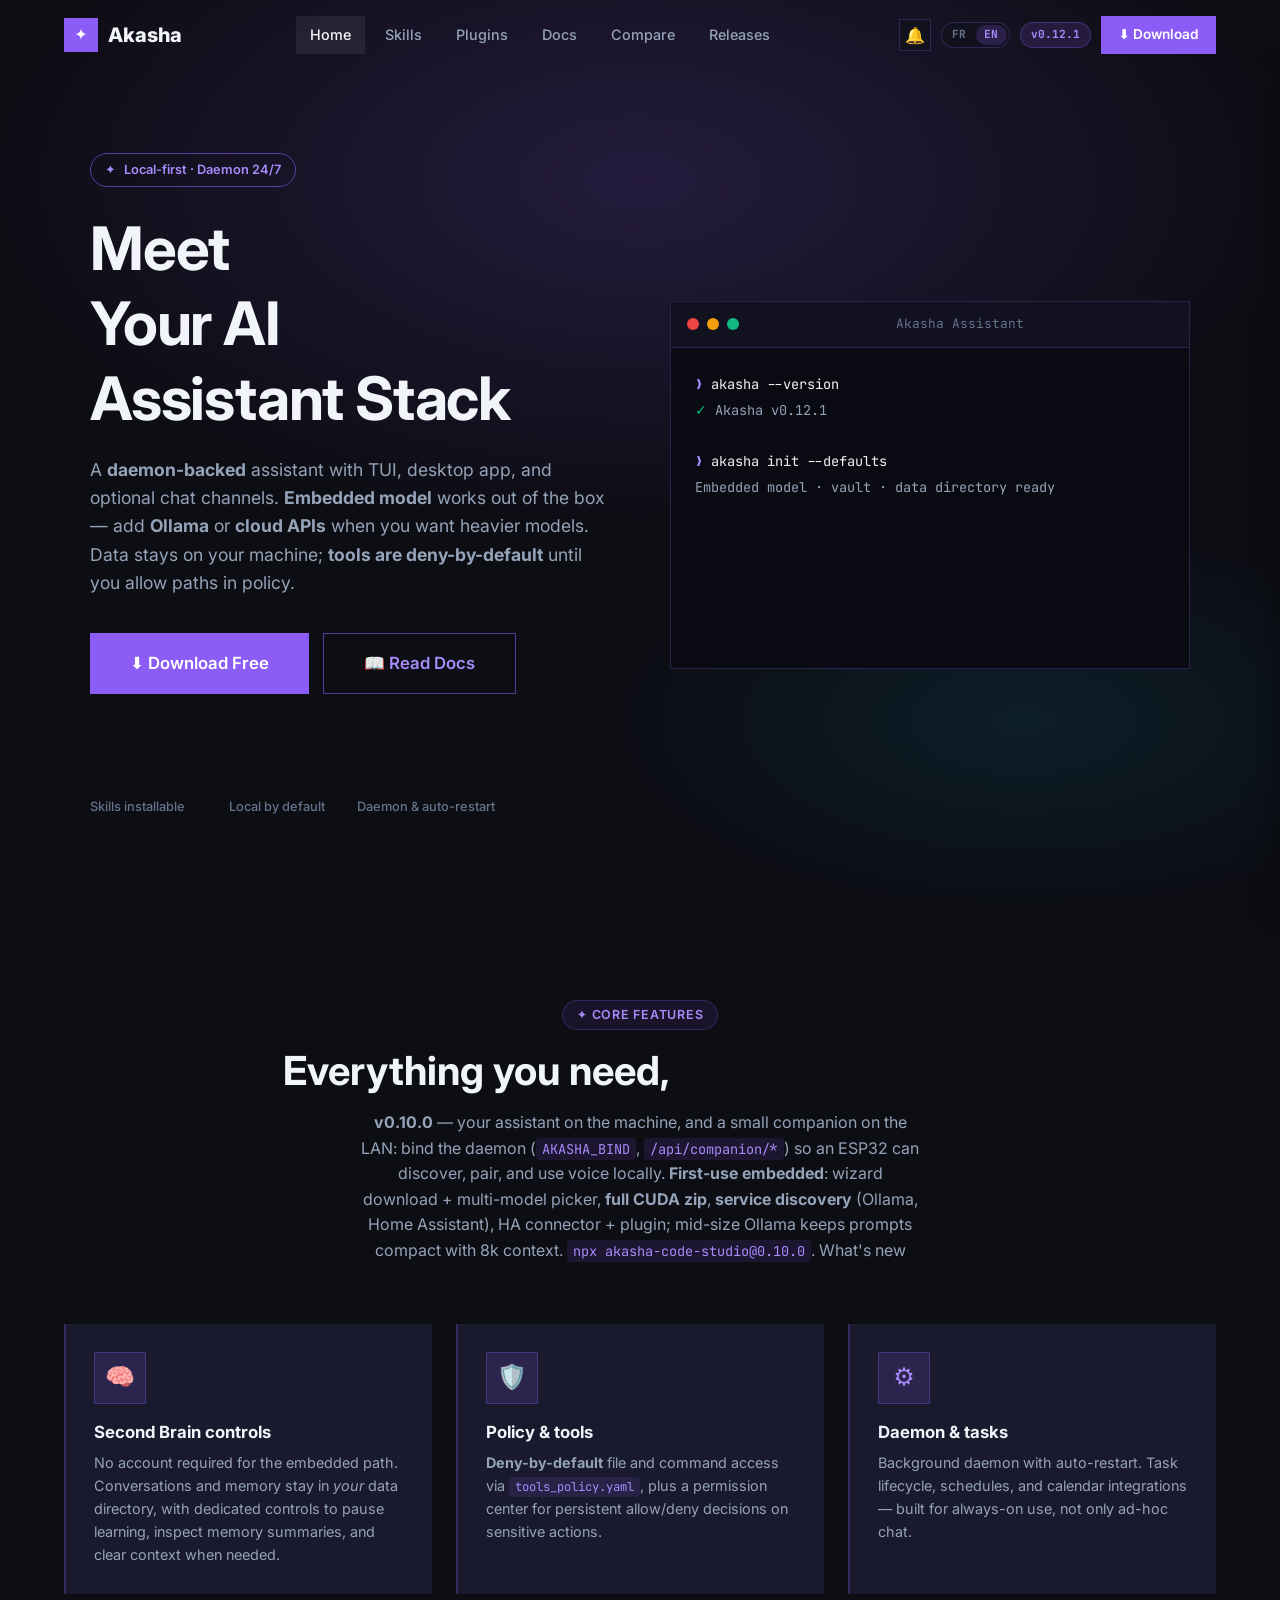
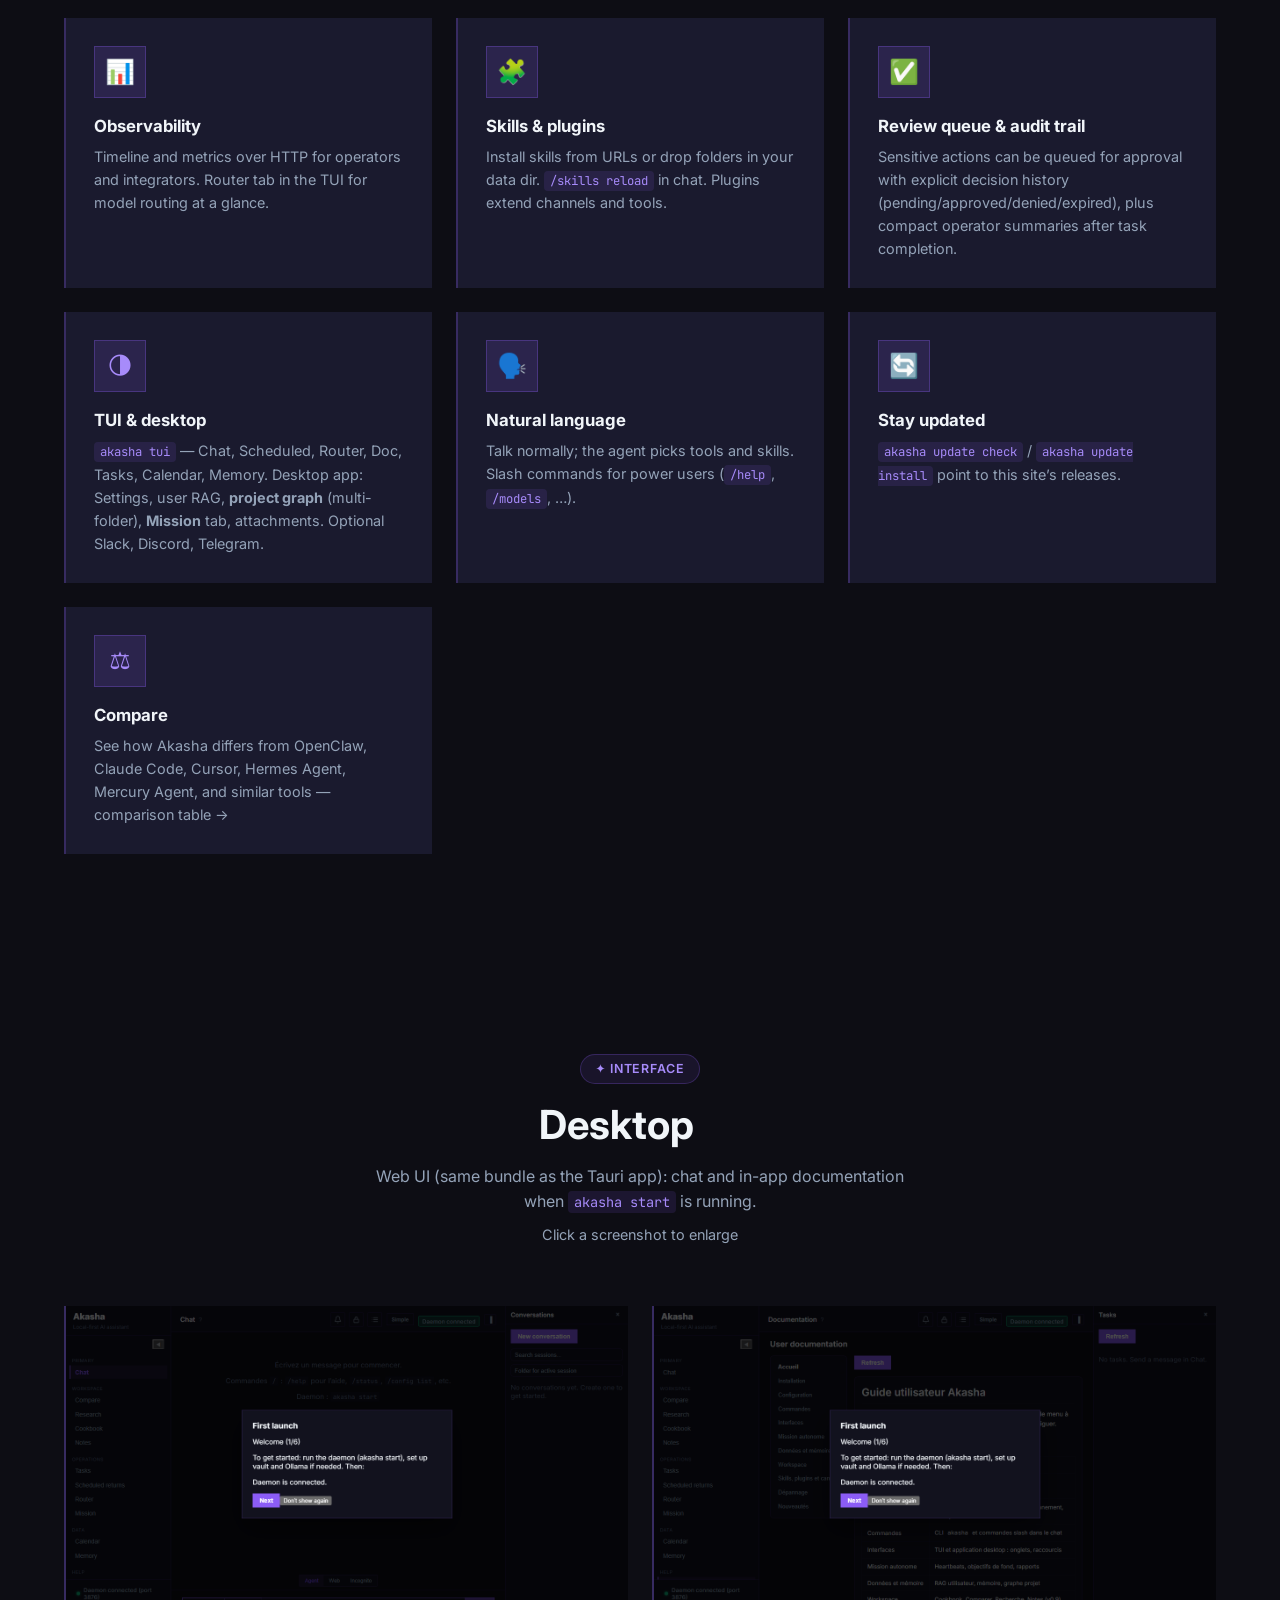
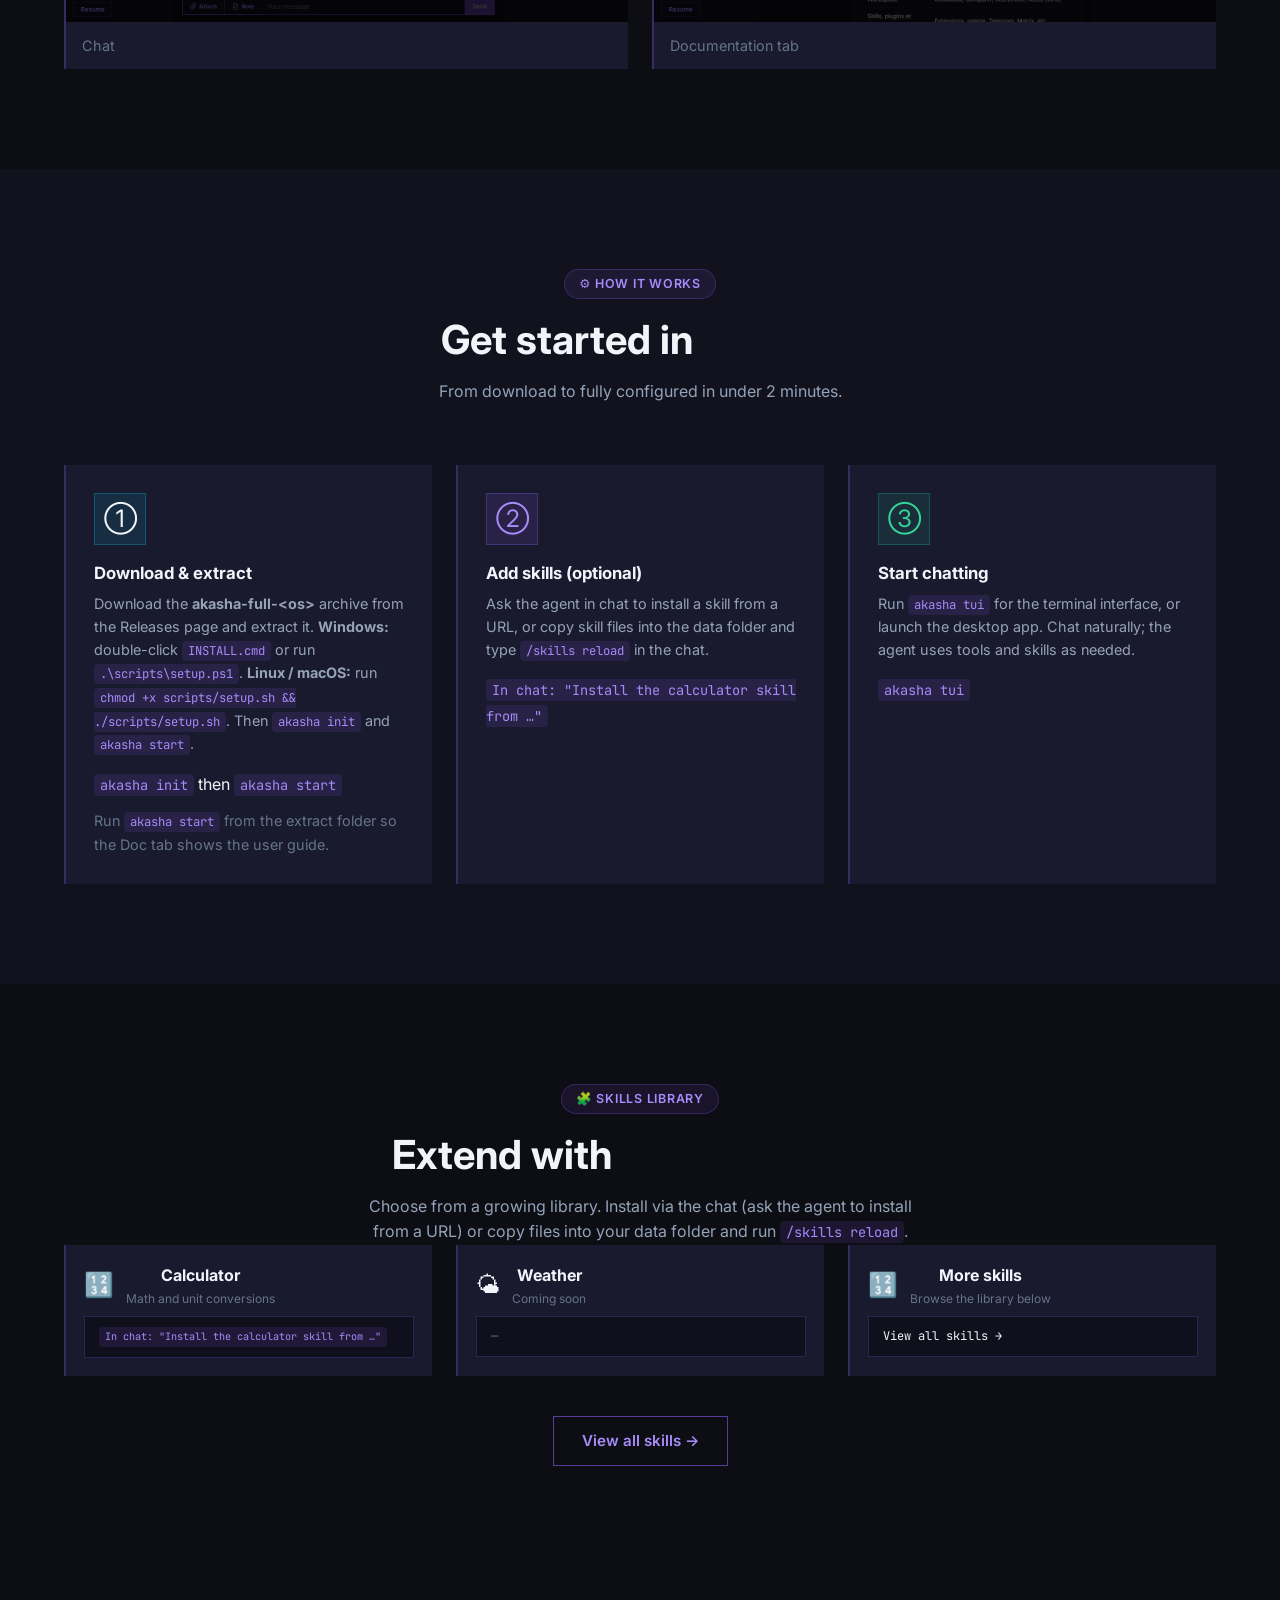
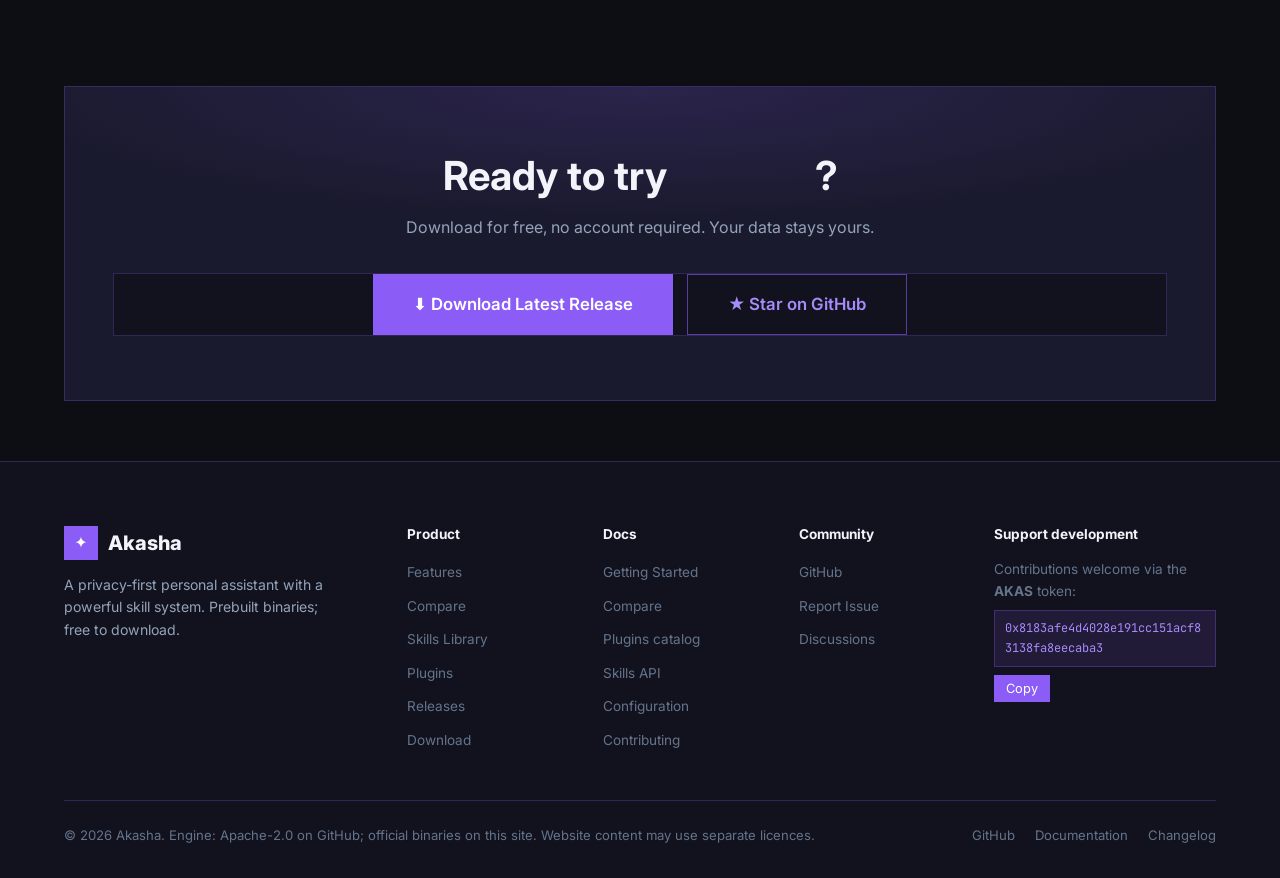
==== commit 220b68d8: "Merge 88a0eb6bcef67501e26e28e7e753d1ae3e5c5429 into ae46eee517d042d1abe8c03d419f7b5002024f87" ====
--- a/index.html
+++ b/index.html
@@ -3,7 +3,7 @@
 <head>
   <meta charset="UTF-8" />
   <meta name="viewport" content="width=device-width, initial-scale=1.0" />
-  <title>Akasha — Your Privacy-First Personal Assistant</title>
+  <title data-i18n-title="meta.title.home">Akasha — Your Privacy-First Personal Assistant</title>
   <meta name="description" content="Akasha — local-first AI assistant: daemon 24/7, embedded model by default, skills, policy-controlled tools, TUI & desktop." />
   <meta name="theme-color" content="#8b5cf6" />
   <meta property="og:title" content="Akasha — Privacy-First Personal Assistant" />
@@ -24,32 +24,35 @@
       Akasha
     </a>
     <div class="nav-links">
-      <a href="index.html" class="active">Home</a>
-      <a href="skills.html">Skills</a>
-      <a href="plugins.html">Plugins</a>
-      <a href="docs.html">Docs</a>
-      <a href="compare.html">Compare</a>
-      <a href="releases.html">Releases</a>
+      <a href="index.html" data-i18n="nav.home" class="active">Home</a>
+      <a href="skills.html" data-i18n="nav.skills">Skills</a>
+      <a href="plugins.html" data-i18n="nav.plugins">Plugins</a>
+      <a href="docs.html" data-i18n="nav.docs">Docs</a>
+      <a href="compare.html" data-i18n="nav.compare">Compare</a>
+      <a href="releases.html" data-i18n="nav.releases">Releases</a>
     </div>
     <div class="nav-actions">
-      <span class="version-pill" aria-label="Current version">v0.10.0</span>
-      <a href="releases.html#downloads" class="btn btn-primary btn-sm">
-        ⬇ Download
-      </a>
-    </div>
-    <button class="hamburger" aria-label="Toggle menu" aria-expanded="false">
+      <div class="lang-switcher" role="group" data-i18n-aria="nav.lang" aria-label="Language">
+        <button type="button" class="lang-btn" data-set-lang="fr" aria-pressed="false">FR</button>
+        <button type="button" class="lang-btn" data-set-lang="en" aria-pressed="false">EN</button>
+      </div>
+
+      <span class="version-pill" data-i18n-aria="nav.version" aria-label="Current version">v0.10.0</span>
+      <a href="releases.html#downloads" class="btn btn-primary btn-sm"><span data-i18n="nav.download">⬇ Download</span></a>
+    </div>
+    <button class="hamburger" data-i18n-aria="nav.menu" aria-label="Toggle menu" aria-expanded="false">
       <span></span><span></span><span></span>
     </button>
   </div>
 </nav>
 <div class="mobile-menu">
-  <a href="index.html">🏠 Home</a>
-  <a href="skills.html">🧩 Skills</a>
-  <a href="plugins.html">🔌 Plugins</a>
-  <a href="docs.html">📖 Docs</a>
-  <a href="compare.html">⚖ Compare</a>
-  <a href="releases.html">📋 Releases</a>
-  <a href="releases.html#downloads" class="btn btn-primary">⬇ Download</a>
+  <a href="index.html" data-i18n="nav.mobile.home">🏠 Home</a>
+  <a href="skills.html" data-i18n="nav.mobile.skills">🧩 Skills</a>
+  <a href="plugins.html" data-i18n="nav.mobile.plugins">🔌 Plugins</a>
+  <a href="docs.html" data-i18n="nav.mobile.docs">📖 Docs</a>
+  <a href="compare.html" data-i18n="nav.mobile.compare">⚖ Compare</a>
+  <a href="releases.html" data-i18n="nav.mobile.releases">📋 Releases</a>
+  <a href="releases.html#downloads" class="btn btn-primary" data-i18n="nav.mobile.download">⬇ Download</a>
 </div>
 
 <!-- ── Hero ── -->
@@ -59,37 +62,37 @@
     <div class="hero-grid">
       <!-- Left column -->
       <div>
-        <div class="hero-eyebrow animate-fade-up">
+        <div class="hero-eyebrow animate-fade-up" data-i18n-html="home.eyebrow">
           <span>✦</span> Local-first · Daemon 24/7
         </div>
-        <h1 class="hero-title animate-fade-up delay-1">
+        <h1 class="hero-title animate-fade-up delay-1" data-i18n-html="home.title">
           Meet <span class="gradient-text">Akasha</span><br />
           Your AI<br />Assistant Stack
         </h1>
-        <p class="hero-desc animate-fade-up delay-2">
+        <p class="hero-desc animate-fade-up delay-2" data-i18n-html="home.desc">
           A <strong>daemon-backed</strong> assistant with TUI, desktop app, and optional chat channels.
           <strong>Embedded model</strong> works out of the box — add <strong>Ollama</strong> or <strong>cloud APIs</strong> when you want heavier models. Data stays on your machine; <strong>tools are deny-by-default</strong> until you allow paths in policy.
         </p>
         <div class="hero-actions animate-fade-up delay-3">
-          <a href="releases.html#downloads" class="btn btn-primary btn-lg">
+          <a href="releases.html#downloads" class="btn btn-primary btn-lg" data-i18n="home.cta.download">
             ⬇ Download Free
           </a>
-          <a href="docs.html" class="btn btn-outline btn-lg">
+          <a href="docs.html" class="btn btn-outline btn-lg" data-i18n="home.cta.docs">
             📖 Read Docs
           </a>
         </div>
         <div class="hero-stats animate-fade-up delay-4">
           <div class="stat-item">
-            <div class="stat-value">Tools +</div>
-            <div class="stat-label">Skills installable</div>
+            <div class="stat-value" data-i18n="home.stat.tools">Tools +</div>
+            <div class="stat-label" data-i18n="home.stat.tools_label">Skills installable</div>
           </div>
           <div class="stat-item">
             <div class="stat-value"><span data-count="100">100</span>%</div>
-            <div class="stat-label">Local by default</div>
+            <div class="stat-label" data-i18n="home.stat.local_label">Local by default</div>
           </div>
           <div class="stat-item">
-            <div class="stat-value">24/7</div>
-            <div class="stat-label">Daemon &amp; auto-restart</div>
+            <div class="stat-value" data-i18n="home.stat.daemon">24/7</div>
+            <div class="stat-label" data-i18n-html="home.stat.daemon_label">Daemon &amp; auto-restart</div>
           </div>
         </div>
       </div>
@@ -114,8 +117,8 @@
 <section class="section" id="features">
   <div class="container">
     <div class="section-header reveal">
-      <span class="section-eyebrow">✦ Core Features</span>
-      <h2 class="section-title">Everything you need, <span class="gradient-text">nothing you don't</span></h2>
+      <span class="section-eyebrow" data-i18n="home.features.eyebrow">✦ Core Features</span>
+      <h2 class="section-title" data-i18n-html="home.features.title">Everything you need, <span class="gradient-text">nothing you don't</span></h2>
       <p class="section-desc"><strong>v0.10.0</strong> — your assistant on the machine, and a small companion on the LAN: bind the daemon (<code>AKASHA_BIND</code>, <code>/api/companion/*</code>) so an ESP32 can discover, pair, and use voice locally. <strong>First-use embedded</strong>: wizard download + multi-model picker, <strong>full CUDA zip</strong>, <strong>service discovery</strong> (Ollama, Home Assistant), HA connector + plugin; mid-size Ollama keeps prompts compact with 8k context. <code>npx akasha-code-studio@0.10.0</code>. <a href="docs.html#whats-new">What's new</a></p>
     </div>
     <div class="features-grid">
@@ -188,18 +191,23 @@
 <section class="section" id="product-screenshots">
   <div class="container">
     <div class="section-header reveal">
-      <span class="section-eyebrow">✦ Interface</span>
-      <h2 class="section-title">Desktop <span class="gradient-text">UI</span></h2>
-      <p class="section-desc">Web UI (same bundle as the Tauri app): chat and in-app documentation when <code>akasha start</code> is running.</p>
-    </div>
-    <div class="features-grid" style="grid-template-columns: repeat(auto-fit, minmax(280px, 1fr)); gap: 24px;">
-      <figure class="card reveal" style="padding: 0; overflow: hidden; margin: 0;">
-        <img src="assets/screenshots/ui-chat.png" alt="Akasha chat interface" width="960" height="540" loading="lazy" style="width:100%; height:auto; display:block;" />
-        <figcaption style="padding: 12px 16px; font-size: 0.9rem; color: var(--text-muted);">Chat</figcaption>
+      <span class="section-eyebrow" data-i18n="home.shots.eyebrow">✦ Interface</span>
+      <h2 class="section-title" data-i18n-html="home.shots.title">Desktop <span class="gradient-text">UI</span></h2>
+      <p class="section-desc" data-i18n-html="home.shots.desc">Web UI (same bundle as the Tauri app): chat and in-app documentation when <code>akasha start</code> is running.</p>
+      <p class="section-desc" style="margin-top: 0.5rem; font-size: 0.9rem;" data-i18n="home.shots.hint">Click a screenshot to enlarge</p>
+    </div>
+    <div class="features-grid screenshot-grid" style="grid-template-columns: repeat(auto-fit, minmax(280px, 1fr)); gap: 24px;">
+      <figure class="card reveal screenshot-card" style="padding: 0; overflow: hidden; margin: 0;">
+        <button type="button" class="screenshot-trigger" data-lightbox-src="assets/screenshots/ui-chat.png" data-lightbox-alt="Akasha chat interface" aria-haspopup="dialog">
+          <img src="assets/screenshots/ui-chat.png" alt="Akasha chat interface" width="1280" height="720" loading="lazy" class="screenshot-thumb" />
+        </button>
+        <figcaption style="padding: 12px 16px; font-size: 0.9rem; color: var(--text-muted);" data-i18n="home.shots.chat">Chat</figcaption>
       </figure>
-      <figure class="card reveal" style="padding: 0; overflow: hidden; margin: 0;">
-        <img src="assets/screenshots/ui-docs.png" alt="Akasha documentation tab" width="960" height="540" loading="lazy" style="width:100%; height:auto; display:block;" />
-        <figcaption style="padding: 12px 16px; font-size: 0.9rem; color: var(--text-muted);">Documentation tab</figcaption>
+      <figure class="card reveal screenshot-card" style="padding: 0; overflow: hidden; margin: 0;">
+        <button type="button" class="screenshot-trigger" data-lightbox-src="assets/screenshots/ui-docs.png" data-lightbox-alt="Akasha documentation tab" aria-haspopup="dialog">
+          <img src="assets/screenshots/ui-docs.png" alt="Akasha documentation tab" width="1280" height="720" loading="lazy" class="screenshot-thumb" />
+        </button>
+        <figcaption style="padding: 12px 16px; font-size: 0.9rem; color: var(--text-muted);" data-i18n="home.shots.docs">Documentation tab</figcaption>
       </figure>
     </div>
   </div>
@@ -209,15 +217,15 @@
 <section class="section" id="how-it-works" style="background: var(--bg-secondary);">
   <div class="container">
     <div class="section-header reveal">
-      <span class="section-eyebrow">⚙ How it works</span>
-      <h2 class="section-title">Get started in <span class="gradient-text">3 steps</span></h2>
-      <p class="section-desc">From download to fully configured in under 2 minutes.</p>
+      <span class="section-eyebrow" data-i18n="home.how.eyebrow">⚙ How it works</span>
+      <h2 class="section-title" data-i18n-html="home.how.title">Get started in <span class="gradient-text">3 steps</span></h2>
+      <p class="section-desc" data-i18n="home.how.desc">From download to fully configured in under 2 minutes.</p>
     </div>
     <div class="features-grid">
 
       <div class="card reveal">
         <div class="feature-icon" style="background:rgba(6,182,212,.12);border-color:rgba(6,182,212,.3);color:var(--cyan-light)">①</div>
-        <h4 class="feature-title">Download &amp; extract</h4>
+        <h4 class="feature-title" data-i18n-html="home.how.1.title">Download &amp; extract</h4>
         <p class="feature-desc">Download the <strong>akasha-full-&lt;os&gt;</strong> archive from the Releases page and extract it. <strong>Windows:</strong> double-click <code>INSTALL.cmd</code> or run <code>.\scripts\setup.ps1</code>. <strong>Linux / macOS:</strong> run <code>chmod +x scripts/setup.sh &amp;&amp; ./scripts/setup.sh</code>. Then <code>akasha init</code> and <code>akasha start</code>.</p>
         <div style="margin-top:16px">
           <code>akasha init</code> then <code>akasha start</code>
@@ -227,7 +235,7 @@
 
       <div class="card reveal delay-1">
         <div class="feature-icon" style="background:rgba(139,92,246,.12);border-color:rgba(139,92,246,.3);color:var(--purple-light)">②</div>
-        <h4 class="feature-title">Add skills (optional)</h4>
+        <h4 class="feature-title" data-i18n="home.how.2.title">Add skills (optional)</h4>
         <p class="feature-desc">Ask the agent in chat to install a skill from a URL, or copy skill files into the data folder and type <code>/skills reload</code> in the chat.</p>
         <div style="margin-top:16px">
           <code>In chat: &quot;Install the calculator skill from …&quot;</code>
@@ -236,7 +244,7 @@
 
       <div class="card reveal delay-2">
         <div class="feature-icon" style="background:rgba(16,185,129,.12);border-color:rgba(16,185,129,.3);color:#34d399">③</div>
-        <h4 class="feature-title">Start chatting</h4>
+        <h4 class="feature-title" data-i18n="home.how.3.title">Start chatting</h4>
         <p class="feature-desc">Run <code>akasha tui</code> for the terminal interface, or launch the desktop app. Chat naturally; the agent uses tools and skills as needed.</p>
         <div style="margin-top:16px">
           <code>akasha tui</code>
@@ -251,8 +259,8 @@
 <section class="section" id="skills-preview">
   <div class="container">
     <div class="section-header reveal">
-      <span class="section-eyebrow">🧩 Skills Library</span>
-      <h2 class="section-title">Extend with <span class="gradient-text">powerful skills</span></h2>
+      <span class="section-eyebrow" data-i18n="home.skills.eyebrow">🧩 Skills Library</span>
+      <h2 class="section-title" data-i18n-html="home.skills.title">Extend with <span class="gradient-text">powerful skills</span></h2>
       <p class="section-desc">Choose from a growing library. Install via the chat (ask the agent to install from a URL) or copy files into your data folder and run <code>/skills reload</code>.</p>
     <div class="features-grid">
       <div class="card card-sm reveal">
@@ -287,7 +295,7 @@
       </div>
     </div>
     <div class="text-center mt-lg reveal">
-      <a href="skills.html" class="btn btn-outline">View all skills →</a>
+      <a href="skills.html" class="btn btn-outline" data-i18n="home.skills.cta">View all skills →</a>
     </div>
   </div>
 </section>
@@ -296,13 +304,13 @@
 <section class="section-sm">
   <div class="container">
     <div class="cta-strip reveal">
-      <h2>Ready to try <span class="gradient-text">Akasha</span>?</h2>
-      <p>Download for free, no account required. Your data stays yours.</p>
+      <h2 data-i18n-html="home.cta.title">Ready to try <span class="gradient-text">Akasha</span>?</h2>
+      <p data-i18n="home.cta.desc">Download for free, no account required. Your data stays yours.</p>
       <div class="btn-group">
-        <a href="releases.html#downloads" class="btn btn-primary btn-lg">
+        <a href="releases.html#downloads" class="btn btn-primary btn-lg" data-i18n="home.cta.download_latest">
           ⬇ Download Latest Release
         </a>
-        <a href="https://github.com/azerothl/Akasha" class="btn btn-outline btn-lg" target="_blank" rel="noopener">
+        <a href="https://github.com/azerothl/Akasha" class="btn btn-outline btn-lg" target="_blank" rel="noopener" data-i18n="home.cta.star">
           ★ Star on GitHub
         </a>
       </div>
@@ -319,50 +327,57 @@
           <div class="nav-logo-icon" aria-hidden="true">✦</div>
           Akasha
         </div>
-        <p>A privacy-first personal assistant with a powerful skill system. Prebuilt binaries; free to download.</p>
+        <p data-i18n="footer.tagline">A privacy-first personal assistant with a powerful skill system. Prebuilt binaries; free to download.</p>
       </div>
       <div class="footer-col">
-        <h4>Product</h4>
+        <h4 data-i18n="footer.product">Product</h4>
         <ul>
-          <li><a href="index.html#features">Features</a></li>
-          <li><a href="compare.html">Compare</a></li>
-          <li><a href="skills.html">Skills Library</a></li>
-          <li><a href="plugins.html">Plugins</a></li>
-          <li><a href="releases.html">Releases</a></li>
-          <li><a href="releases.html#downloads">Download</a></li>
+          <li><a href="index.html#features" data-i18n="footer.features">Features</a></li>
+          <li><a href="compare.html" data-i18n="footer.compare">Compare</a></li>
+          <li><a href="skills.html" data-i18n="footer.skills">Skills Library</a></li>
+          <li><a href="plugins.html" data-i18n="footer.plugins">Plugins</a></li>
+          <li><a href="releases.html" data-i18n="footer.releases">Releases</a></li>
+          <li><a href="releases.html#downloads" data-i18n="footer.download">Download</a></li>
         </ul>
       </div>
       <div class="footer-col">
-        <h4>Docs</h4>
+        <h4 data-i18n="footer.docs">Docs</h4>
         <ul>
-          <li><a href="docs.html#getting-started">Getting Started</a></li>
-          <li><a href="compare.html">Compare</a></li>
-          <li><a href="plugins.html">Plugins catalog</a></li>
-          <li><a href="docs.html#skills-api">Skills API</a></li>
-          <li><a href="docs.html#configuration">Configuration</a></li>
-          <li><a href="docs.html#contributing">Contributing</a></li>
+          <li><a href="docs.html#getting-started" data-i18n="footer.getting_started">Getting Started</a></li>
+          <li><a href="compare.html" data-i18n="footer.compare">Compare</a></li>
+          <li><a href="plugins.html" data-i18n="footer.plugins_catalog">Plugins catalog</a></li>
+          <li><a href="docs.html#skills-api" data-i18n="footer.skills_api">Skills API</a></li>
+          <li><a href="docs.html#configuration" data-i18n="footer.configuration">Configuration</a></li>
+          <li><a href="docs.html#contributing" data-i18n="footer.contributing">Contributing</a></li>
         </ul>
       </div>
       <div class="footer-col">
-        <h4>Community</h4>
+        <h4 data-i18n="footer.community">Community</h4>
         <ul>
-          <li><a href="https://github.com/azerothl/Akasha_app" target="_blank" rel="noopener">GitHub</a></li>
-          <li><a href="https://github.com/azerothl/Akasha_app/issues" target="_blank" rel="noopener">Report Issue</a></li>
-          <li><a href="https://github.com/azerothl/Akasha_app/discussions" target="_blank" rel="noopener">Discussions</a></li>
+          <li><a href="https://github.com/azerothl/Akasha_app" target="_blank" rel="noopener" data-i18n="footer.github">GitHub</a></li>
+          <li><a href="https://github.com/azerothl/Akasha_app/issues" target="_blank" rel="noopener" data-i18n="footer.issue">Report Issue</a></li>
+          <li><a href="https://github.com/azerothl/Akasha_app/discussions" target="_blank" rel="noopener" data-i18n="footer.discussions">Discussions</a></li>
         </ul>
       </div>
+      <div class="footer-col">
+        <h4 data-i18n="footer.support">Support development</h4>
+        <p class="footer-contribute" data-i18n-html="footer.contribute">Contributions welcome via the <strong>AKAS</strong> token:</p>
+        <code class="footer-token" id="akas-address" title="Copy address">0x8183afe4d4028e191cc151acf83138fa8eecaba3</code>
+        <button type="button" class="btn-copy-token" data-i18n-aria="footer.copy_aria" aria-label="Copy token address" data-address="0x8183afe4d4028e191cc151acf83138fa8eecaba3" data-i18n="footer.copy">Copy</button>
+      </div>
     </div>
     <div class="footer-bottom">
-      <span>© 2026 Akasha. Engine: Apache-2.0 on GitHub; official binaries on this site. Website content may use separate licences.</span>
+      <span data-i18n="footer.legal">© 2026 Akasha. Engine: Apache-2.0 on GitHub; official binaries on this site. Website content may use separate licences.</span>
       <div class="footer-bottom-links">
-        <a href="https://github.com/azerothl/Akasha_app" target="_blank" rel="noopener">GitHub</a>
-        <a href="docs.html">Documentation</a>
-        <a href="releases.html">Changelog</a>
+        <a href="https://github.com/azerothl/Akasha_app" target="_blank" rel="noopener" data-i18n="footer.github">GitHub</a>
+        <a href="docs.html" data-i18n="footer.documentation">Documentation</a>
+        <a href="releases.html" data-i18n="footer.changelog">Changelog</a>
       </div>
     </div>
   </div>
 </footer>
 
+<script src="js/i18n.js"></script>
 <script src="js/main.js"></script>
 </body>
 </html>
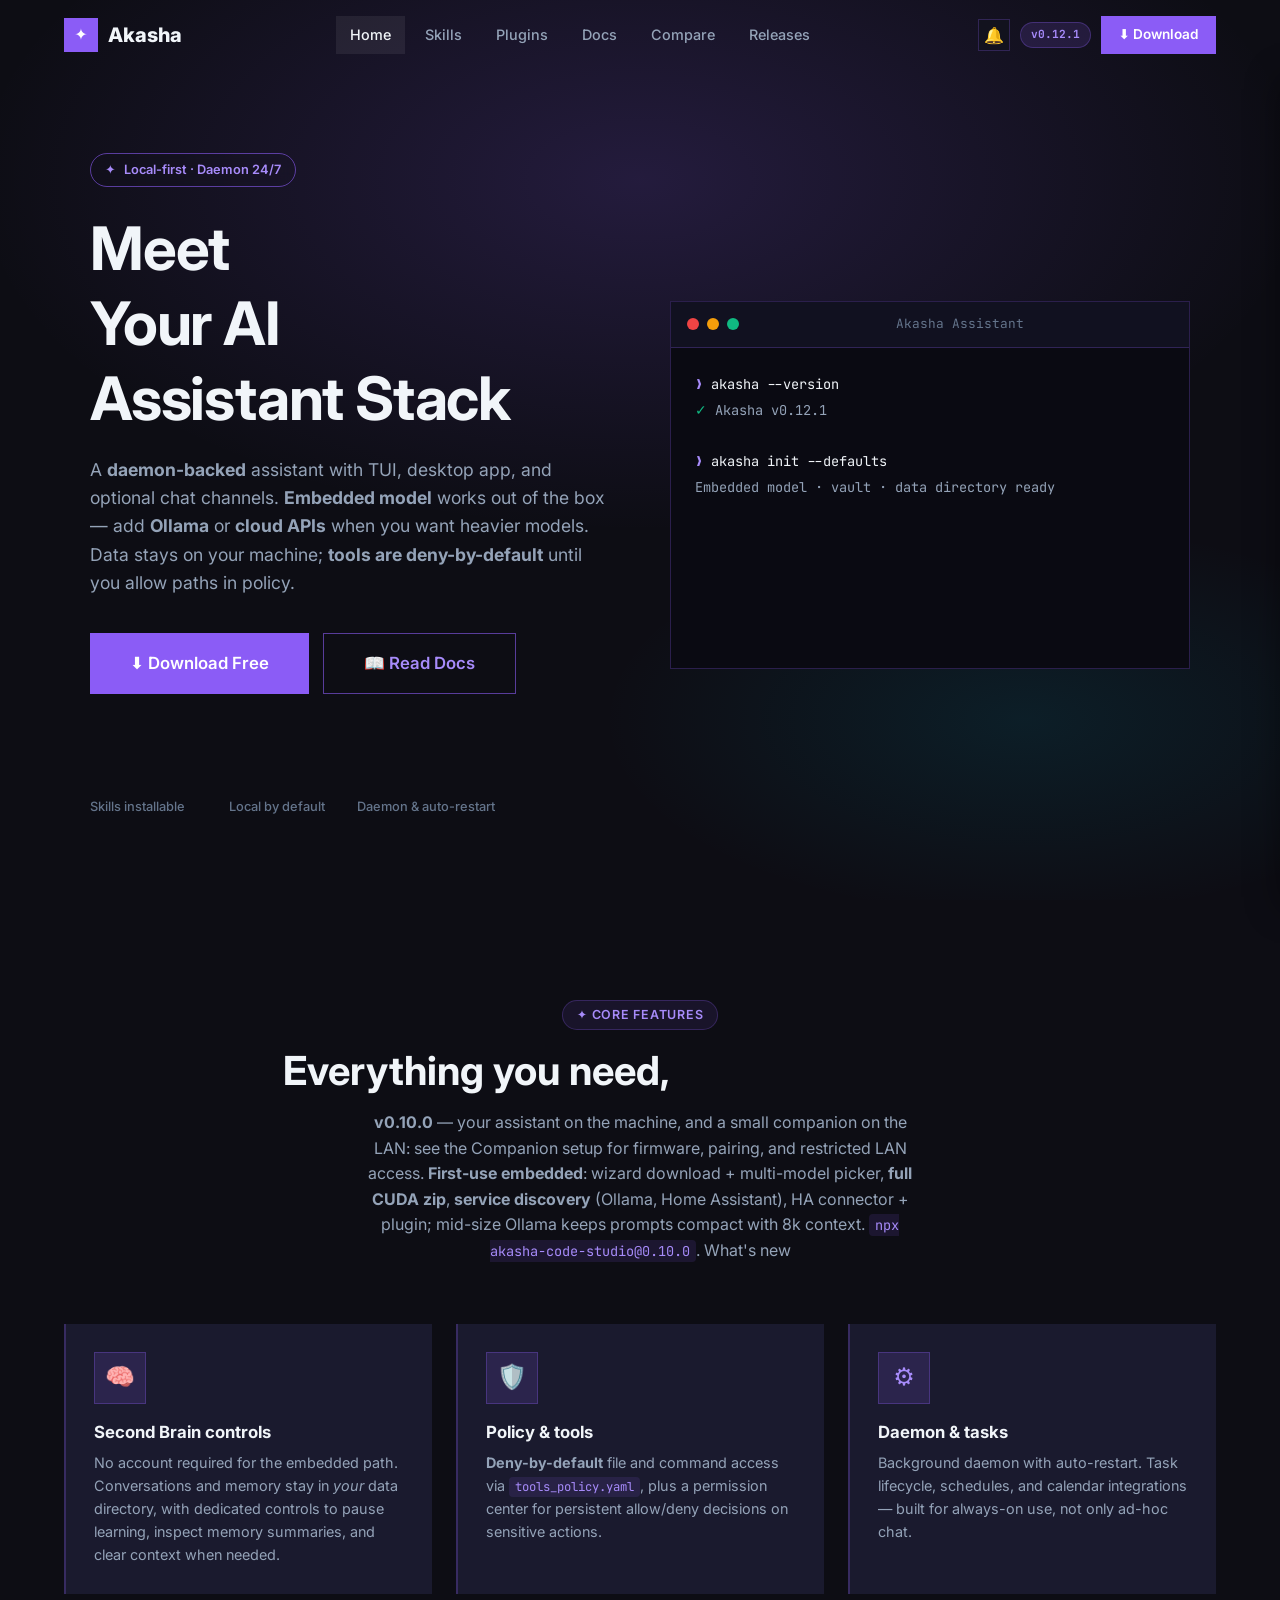
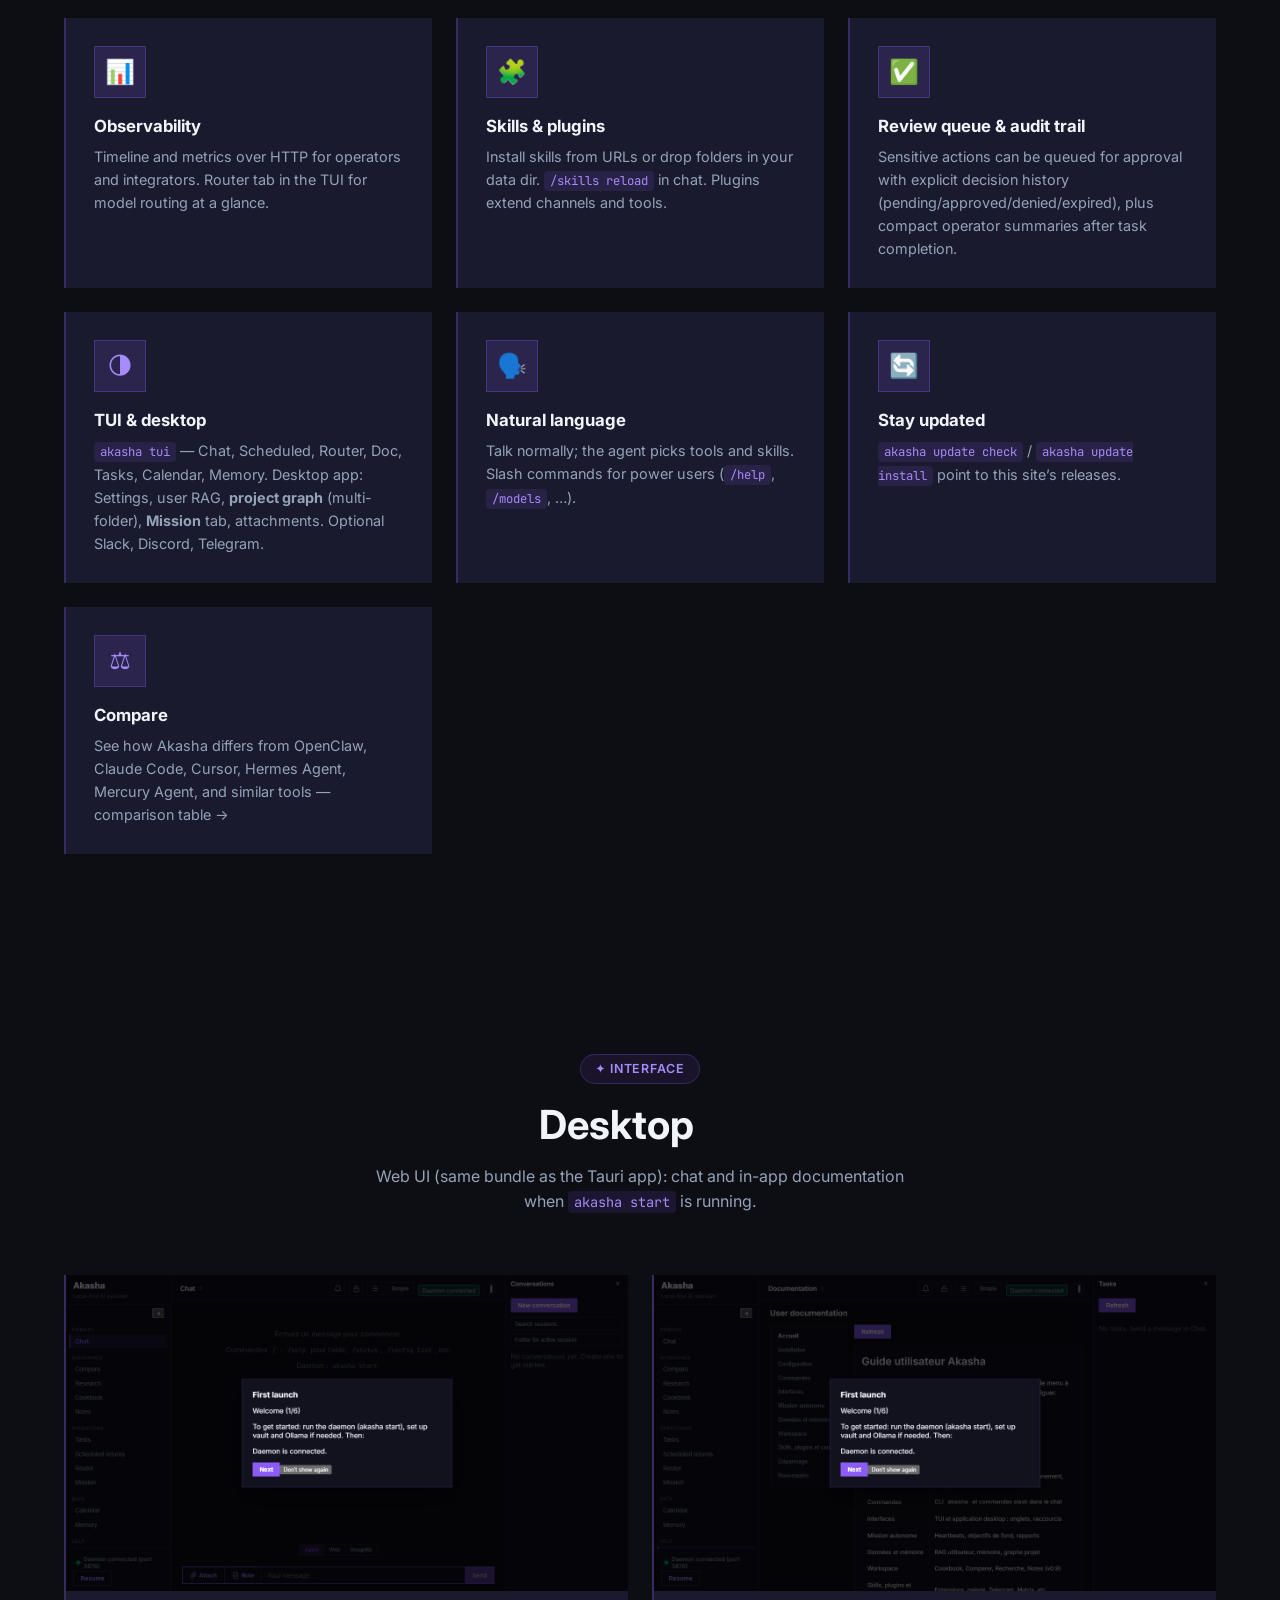
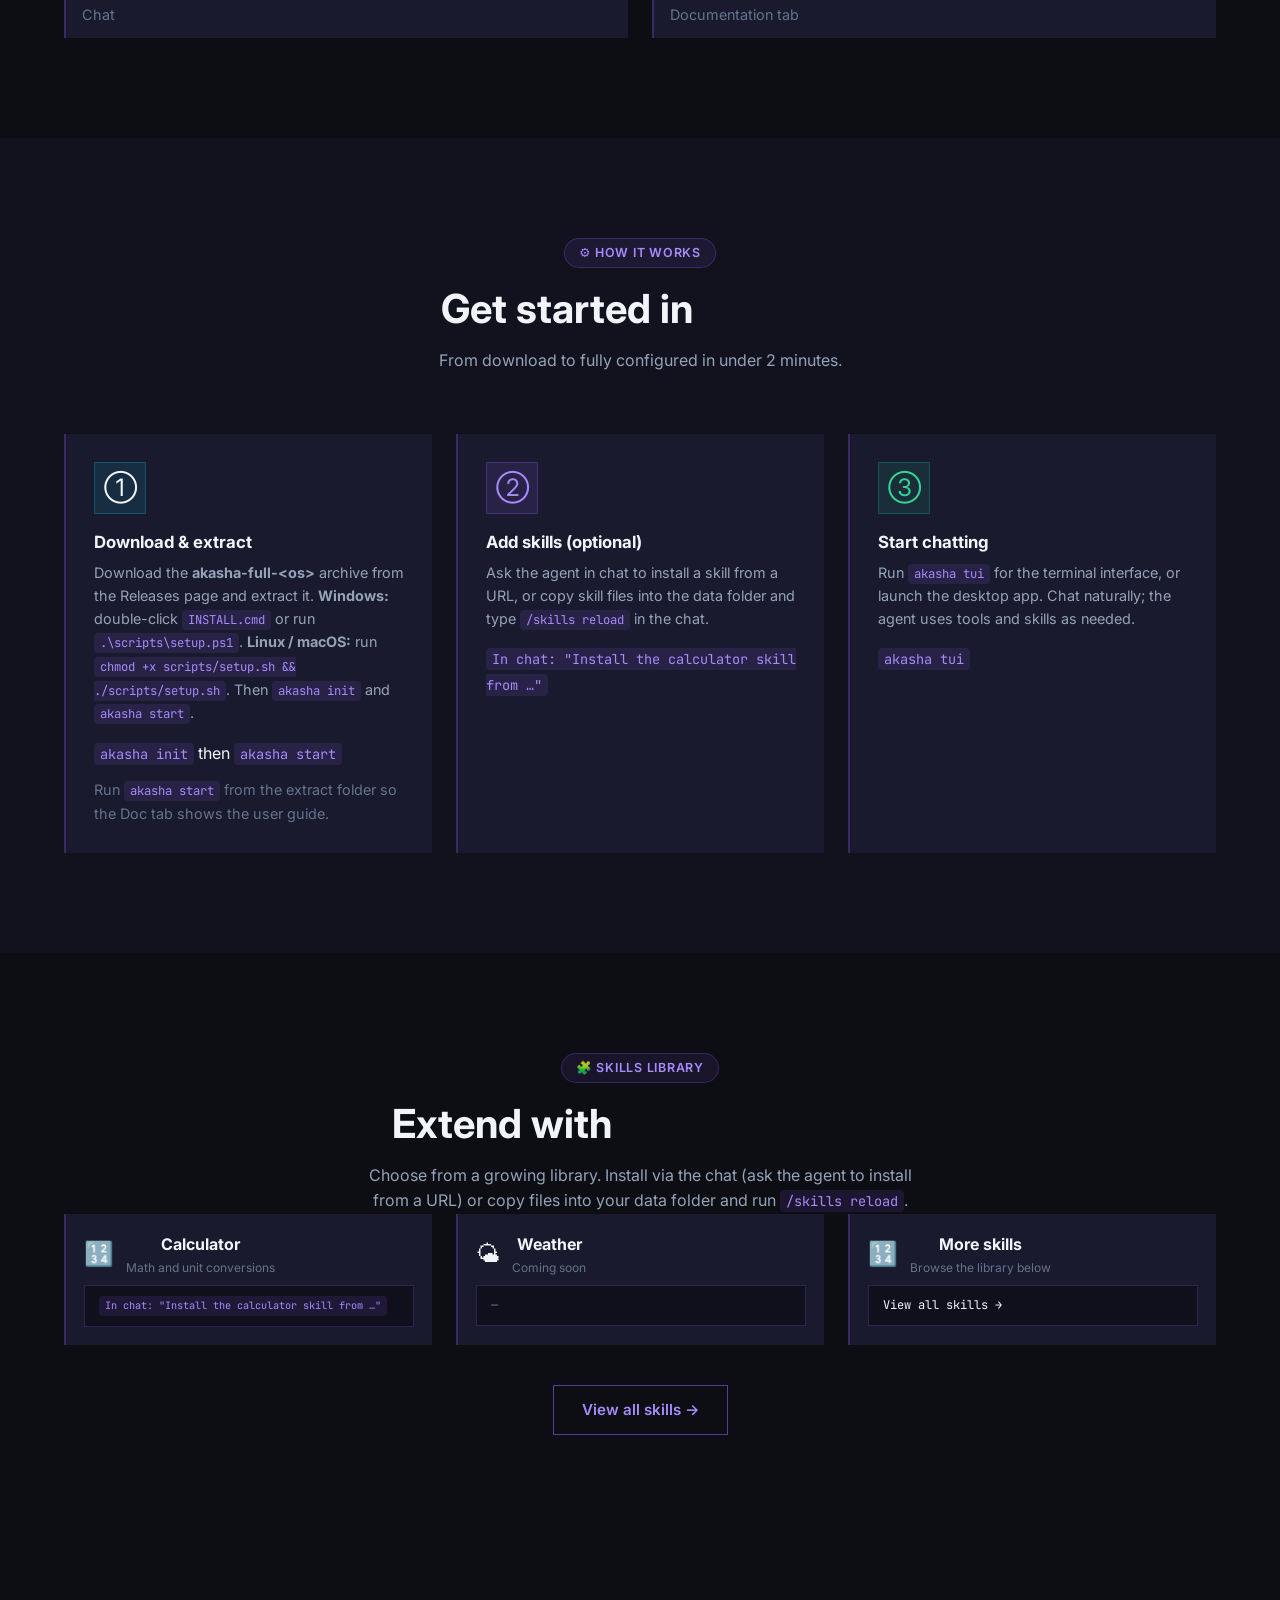
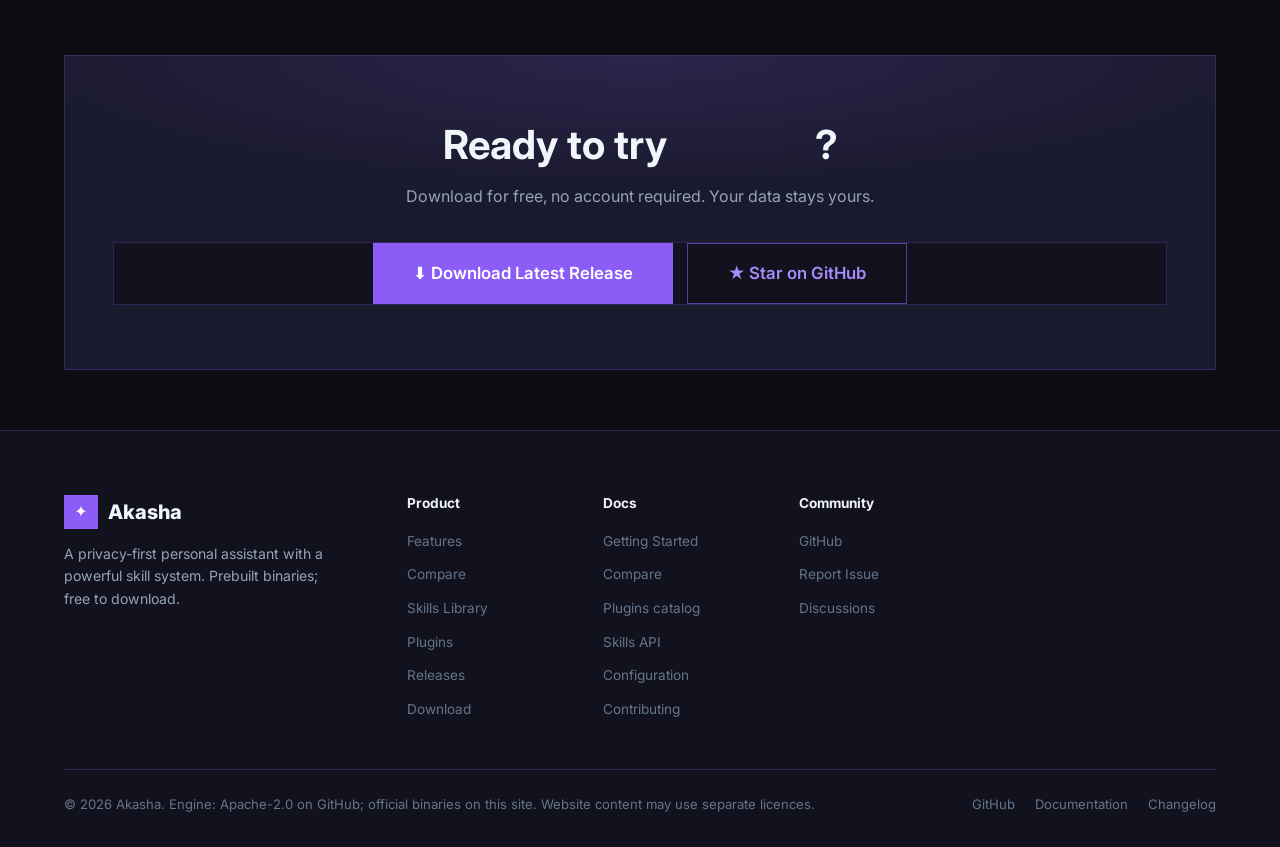
==== commit 773094b3: "Link the homepage to the Companion setup" ====
--- a/index.html
+++ b/index.html
@@ -3,7 +3,7 @@
 <head>
   <meta charset="UTF-8" />
   <meta name="viewport" content="width=device-width, initial-scale=1.0" />
-  <title data-i18n-title="meta.title.home">Akasha — Your Privacy-First Personal Assistant</title>
+  <title>Akasha — Your Privacy-First Personal Assistant</title>
   <meta name="description" content="Akasha — local-first AI assistant: daemon 24/7, embedded model by default, skills, policy-controlled tools, TUI & desktop." />
   <meta name="theme-color" content="#8b5cf6" />
   <meta property="og:title" content="Akasha — Privacy-First Personal Assistant" />
@@ -24,35 +24,32 @@
       Akasha
     </a>
     <div class="nav-links">
-      <a href="index.html" data-i18n="nav.home" class="active">Home</a>
-      <a href="skills.html" data-i18n="nav.skills">Skills</a>
-      <a href="plugins.html" data-i18n="nav.plugins">Plugins</a>
-      <a href="docs.html" data-i18n="nav.docs">Docs</a>
-      <a href="compare.html" data-i18n="nav.compare">Compare</a>
-      <a href="releases.html" data-i18n="nav.releases">Releases</a>
+      <a href="index.html" class="active">Home</a>
+      <a href="skills.html">Skills</a>
+      <a href="plugins.html">Plugins</a>
+      <a href="docs.html">Docs</a>
+      <a href="compare.html">Compare</a>
+      <a href="releases.html">Releases</a>
     </div>
     <div class="nav-actions">
-      <div class="lang-switcher" role="group" data-i18n-aria="nav.lang" aria-label="Language">
-        <button type="button" class="lang-btn" data-set-lang="fr" aria-pressed="false">FR</button>
-        <button type="button" class="lang-btn" data-set-lang="en" aria-pressed="false">EN</button>
-      </div>
-
-      <span class="version-pill" data-i18n-aria="nav.version" aria-label="Current version">v0.10.0</span>
-      <a href="releases.html#downloads" class="btn btn-primary btn-sm"><span data-i18n="nav.download">⬇ Download</span></a>
-    </div>
-    <button class="hamburger" data-i18n-aria="nav.menu" aria-label="Toggle menu" aria-expanded="false">
+      <span class="version-pill" aria-label="Current version">v0.10.0</span>
+      <a href="releases.html#downloads" class="btn btn-primary btn-sm">
+        ⬇ Download
+      </a>
+    </div>
+    <button class="hamburger" aria-label="Toggle menu" aria-expanded="false">
       <span></span><span></span><span></span>
     </button>
   </div>
 </nav>
 <div class="mobile-menu">
-  <a href="index.html" data-i18n="nav.mobile.home">🏠 Home</a>
-  <a href="skills.html" data-i18n="nav.mobile.skills">🧩 Skills</a>
-  <a href="plugins.html" data-i18n="nav.mobile.plugins">🔌 Plugins</a>
-  <a href="docs.html" data-i18n="nav.mobile.docs">📖 Docs</a>
-  <a href="compare.html" data-i18n="nav.mobile.compare">⚖ Compare</a>
-  <a href="releases.html" data-i18n="nav.mobile.releases">📋 Releases</a>
-  <a href="releases.html#downloads" class="btn btn-primary" data-i18n="nav.mobile.download">⬇ Download</a>
+  <a href="index.html">🏠 Home</a>
+  <a href="skills.html">🧩 Skills</a>
+  <a href="plugins.html">🔌 Plugins</a>
+  <a href="docs.html">📖 Docs</a>
+  <a href="compare.html">⚖ Compare</a>
+  <a href="releases.html">📋 Releases</a>
+  <a href="releases.html#downloads" class="btn btn-primary">⬇ Download</a>
 </div>
 
 <!-- ── Hero ── -->
@@ -62,37 +59,37 @@
     <div class="hero-grid">
       <!-- Left column -->
       <div>
-        <div class="hero-eyebrow animate-fade-up" data-i18n-html="home.eyebrow">
+        <div class="hero-eyebrow animate-fade-up">
           <span>✦</span> Local-first · Daemon 24/7
         </div>
-        <h1 class="hero-title animate-fade-up delay-1" data-i18n-html="home.title">
+        <h1 class="hero-title animate-fade-up delay-1">
           Meet <span class="gradient-text">Akasha</span><br />
           Your AI<br />Assistant Stack
         </h1>
-        <p class="hero-desc animate-fade-up delay-2" data-i18n-html="home.desc">
+        <p class="hero-desc animate-fade-up delay-2">
           A <strong>daemon-backed</strong> assistant with TUI, desktop app, and optional chat channels.
           <strong>Embedded model</strong> works out of the box — add <strong>Ollama</strong> or <strong>cloud APIs</strong> when you want heavier models. Data stays on your machine; <strong>tools are deny-by-default</strong> until you allow paths in policy.
         </p>
         <div class="hero-actions animate-fade-up delay-3">
-          <a href="releases.html#downloads" class="btn btn-primary btn-lg" data-i18n="home.cta.download">
+          <a href="releases.html#downloads" class="btn btn-primary btn-lg">
             ⬇ Download Free
           </a>
-          <a href="docs.html" class="btn btn-outline btn-lg" data-i18n="home.cta.docs">
+          <a href="docs.html" class="btn btn-outline btn-lg">
             📖 Read Docs
           </a>
         </div>
         <div class="hero-stats animate-fade-up delay-4">
           <div class="stat-item">
-            <div class="stat-value" data-i18n="home.stat.tools">Tools +</div>
-            <div class="stat-label" data-i18n="home.stat.tools_label">Skills installable</div>
+            <div class="stat-value">Tools +</div>
+            <div class="stat-label">Skills installable</div>
           </div>
           <div class="stat-item">
             <div class="stat-value"><span data-count="100">100</span>%</div>
-            <div class="stat-label" data-i18n="home.stat.local_label">Local by default</div>
+            <div class="stat-label">Local by default</div>
           </div>
           <div class="stat-item">
-            <div class="stat-value" data-i18n="home.stat.daemon">24/7</div>
-            <div class="stat-label" data-i18n-html="home.stat.daemon_label">Daemon &amp; auto-restart</div>
+            <div class="stat-value">24/7</div>
+            <div class="stat-label">Daemon &amp; auto-restart</div>
           </div>
         </div>
       </div>
@@ -117,9 +114,9 @@
 <section class="section" id="features">
   <div class="container">
     <div class="section-header reveal">
-      <span class="section-eyebrow" data-i18n="home.features.eyebrow">✦ Core Features</span>
-      <h2 class="section-title" data-i18n-html="home.features.title">Everything you need, <span class="gradient-text">nothing you don't</span></h2>
-      <p class="section-desc"><strong>v0.10.0</strong> — your assistant on the machine, and a small companion on the LAN: bind the daemon (<code>AKASHA_BIND</code>, <code>/api/companion/*</code>) so an ESP32 can discover, pair, and use voice locally. <strong>First-use embedded</strong>: wizard download + multi-model picker, <strong>full CUDA zip</strong>, <strong>service discovery</strong> (Ollama, Home Assistant), HA connector + plugin; mid-size Ollama keeps prompts compact with 8k context. <code>npx akasha-code-studio@0.10.0</code>. <a href="docs.html#whats-new">What's new</a></p>
+      <span class="section-eyebrow">✦ Core Features</span>
+      <h2 class="section-title">Everything you need, <span class="gradient-text">nothing you don't</span></h2>
+      <p class="section-desc"><strong>v0.10.0</strong> — your assistant on the machine, and a small companion on the LAN: see the <a href="docs.html#companion">Companion setup</a> for firmware, pairing, and restricted LAN access. <strong>First-use embedded</strong>: wizard download + multi-model picker, <strong>full CUDA zip</strong>, <strong>service discovery</strong> (Ollama, Home Assistant), HA connector + plugin; mid-size Ollama keeps prompts compact with 8k context. <code>npx akasha-code-studio@0.10.0</code>. <a href="docs.html#whats-new">What's new</a></p>
     </div>
     <div class="features-grid">
 
@@ -191,23 +188,18 @@
 <section class="section" id="product-screenshots">
   <div class="container">
     <div class="section-header reveal">
-      <span class="section-eyebrow" data-i18n="home.shots.eyebrow">✦ Interface</span>
-      <h2 class="section-title" data-i18n-html="home.shots.title">Desktop <span class="gradient-text">UI</span></h2>
-      <p class="section-desc" data-i18n-html="home.shots.desc">Web UI (same bundle as the Tauri app): chat and in-app documentation when <code>akasha start</code> is running.</p>
-      <p class="section-desc" style="margin-top: 0.5rem; font-size: 0.9rem;" data-i18n="home.shots.hint">Click a screenshot to enlarge</p>
-    </div>
-    <div class="features-grid screenshot-grid" style="grid-template-columns: repeat(auto-fit, minmax(280px, 1fr)); gap: 24px;">
-      <figure class="card reveal screenshot-card" style="padding: 0; overflow: hidden; margin: 0;">
-        <button type="button" class="screenshot-trigger" data-lightbox-src="assets/screenshots/ui-chat.png" data-lightbox-alt="Akasha chat interface" aria-haspopup="dialog">
-          <img src="assets/screenshots/ui-chat.png" alt="Akasha chat interface" width="1280" height="720" loading="lazy" class="screenshot-thumb" />
-        </button>
-        <figcaption style="padding: 12px 16px; font-size: 0.9rem; color: var(--text-muted);" data-i18n="home.shots.chat">Chat</figcaption>
+      <span class="section-eyebrow">✦ Interface</span>
+      <h2 class="section-title">Desktop <span class="gradient-text">UI</span></h2>
+      <p class="section-desc">Web UI (same bundle as the Tauri app): chat and in-app documentation when <code>akasha start</code> is running.</p>
+    </div>
+    <div class="features-grid" style="grid-template-columns: repeat(auto-fit, minmax(280px, 1fr)); gap: 24px;">
+      <figure class="card reveal" style="padding: 0; overflow: hidden; margin: 0;">
+        <img src="assets/screenshots/ui-chat.png" alt="Akasha chat interface" width="960" height="540" loading="lazy" style="width:100%; height:auto; display:block;" />
+        <figcaption style="padding: 12px 16px; font-size: 0.9rem; color: var(--text-muted);">Chat</figcaption>
       </figure>
-      <figure class="card reveal screenshot-card" style="padding: 0; overflow: hidden; margin: 0;">
-        <button type="button" class="screenshot-trigger" data-lightbox-src="assets/screenshots/ui-docs.png" data-lightbox-alt="Akasha documentation tab" aria-haspopup="dialog">
-          <img src="assets/screenshots/ui-docs.png" alt="Akasha documentation tab" width="1280" height="720" loading="lazy" class="screenshot-thumb" />
-        </button>
-        <figcaption style="padding: 12px 16px; font-size: 0.9rem; color: var(--text-muted);" data-i18n="home.shots.docs">Documentation tab</figcaption>
+      <figure class="card reveal" style="padding: 0; overflow: hidden; margin: 0;">
+        <img src="assets/screenshots/ui-docs.png" alt="Akasha documentation tab" width="960" height="540" loading="lazy" style="width:100%; height:auto; display:block;" />
+        <figcaption style="padding: 12px 16px; font-size: 0.9rem; color: var(--text-muted);">Documentation tab</figcaption>
       </figure>
     </div>
   </div>
@@ -217,15 +209,15 @@
 <section class="section" id="how-it-works" style="background: var(--bg-secondary);">
   <div class="container">
     <div class="section-header reveal">
-      <span class="section-eyebrow" data-i18n="home.how.eyebrow">⚙ How it works</span>
-      <h2 class="section-title" data-i18n-html="home.how.title">Get started in <span class="gradient-text">3 steps</span></h2>
-      <p class="section-desc" data-i18n="home.how.desc">From download to fully configured in under 2 minutes.</p>
+      <span class="section-eyebrow">⚙ How it works</span>
+      <h2 class="section-title">Get started in <span class="gradient-text">3 steps</span></h2>
+      <p class="section-desc">From download to fully configured in under 2 minutes.</p>
     </div>
     <div class="features-grid">
 
       <div class="card reveal">
         <div class="feature-icon" style="background:rgba(6,182,212,.12);border-color:rgba(6,182,212,.3);color:var(--cyan-light)">①</div>
-        <h4 class="feature-title" data-i18n-html="home.how.1.title">Download &amp; extract</h4>
+        <h4 class="feature-title">Download &amp; extract</h4>
         <p class="feature-desc">Download the <strong>akasha-full-&lt;os&gt;</strong> archive from the Releases page and extract it. <strong>Windows:</strong> double-click <code>INSTALL.cmd</code> or run <code>.\scripts\setup.ps1</code>. <strong>Linux / macOS:</strong> run <code>chmod +x scripts/setup.sh &amp;&amp; ./scripts/setup.sh</code>. Then <code>akasha init</code> and <code>akasha start</code>.</p>
         <div style="margin-top:16px">
           <code>akasha init</code> then <code>akasha start</code>
@@ -235,7 +227,7 @@
 
       <div class="card reveal delay-1">
         <div class="feature-icon" style="background:rgba(139,92,246,.12);border-color:rgba(139,92,246,.3);color:var(--purple-light)">②</div>
-        <h4 class="feature-title" data-i18n="home.how.2.title">Add skills (optional)</h4>
+        <h4 class="feature-title">Add skills (optional)</h4>
         <p class="feature-desc">Ask the agent in chat to install a skill from a URL, or copy skill files into the data folder and type <code>/skills reload</code> in the chat.</p>
         <div style="margin-top:16px">
           <code>In chat: &quot;Install the calculator skill from …&quot;</code>
@@ -244,7 +236,7 @@
 
       <div class="card reveal delay-2">
         <div class="feature-icon" style="background:rgba(16,185,129,.12);border-color:rgba(16,185,129,.3);color:#34d399">③</div>
-        <h4 class="feature-title" data-i18n="home.how.3.title">Start chatting</h4>
+        <h4 class="feature-title">Start chatting</h4>
         <p class="feature-desc">Run <code>akasha tui</code> for the terminal interface, or launch the desktop app. Chat naturally; the agent uses tools and skills as needed.</p>
         <div style="margin-top:16px">
           <code>akasha tui</code>
@@ -259,8 +251,8 @@
 <section class="section" id="skills-preview">
   <div class="container">
     <div class="section-header reveal">
-      <span class="section-eyebrow" data-i18n="home.skills.eyebrow">🧩 Skills Library</span>
-      <h2 class="section-title" data-i18n-html="home.skills.title">Extend with <span class="gradient-text">powerful skills</span></h2>
+      <span class="section-eyebrow">🧩 Skills Library</span>
+      <h2 class="section-title">Extend with <span class="gradient-text">powerful skills</span></h2>
       <p class="section-desc">Choose from a growing library. Install via the chat (ask the agent to install from a URL) or copy files into your data folder and run <code>/skills reload</code>.</p>
     <div class="features-grid">
       <div class="card card-sm reveal">
@@ -295,7 +287,7 @@
       </div>
     </div>
     <div class="text-center mt-lg reveal">
-      <a href="skills.html" class="btn btn-outline" data-i18n="home.skills.cta">View all skills →</a>
+      <a href="skills.html" class="btn btn-outline">View all skills →</a>
     </div>
   </div>
 </section>
@@ -304,13 +296,13 @@
 <section class="section-sm">
   <div class="container">
     <div class="cta-strip reveal">
-      <h2 data-i18n-html="home.cta.title">Ready to try <span class="gradient-text">Akasha</span>?</h2>
-      <p data-i18n="home.cta.desc">Download for free, no account required. Your data stays yours.</p>
+      <h2>Ready to try <span class="gradient-text">Akasha</span>?</h2>
+      <p>Download for free, no account required. Your data stays yours.</p>
       <div class="btn-group">
-        <a href="releases.html#downloads" class="btn btn-primary btn-lg" data-i18n="home.cta.download_latest">
+        <a href="releases.html#downloads" class="btn btn-primary btn-lg">
           ⬇ Download Latest Release
         </a>
-        <a href="https://github.com/azerothl/Akasha" class="btn btn-outline btn-lg" target="_blank" rel="noopener" data-i18n="home.cta.star">
+        <a href="https://github.com/azerothl/Akasha" class="btn btn-outline btn-lg" target="_blank" rel="noopener">
           ★ Star on GitHub
         </a>
       </div>
@@ -327,57 +319,50 @@
           <div class="nav-logo-icon" aria-hidden="true">✦</div>
           Akasha
         </div>
-        <p data-i18n="footer.tagline">A privacy-first personal assistant with a powerful skill system. Prebuilt binaries; free to download.</p>
+        <p>A privacy-first personal assistant with a powerful skill system. Prebuilt binaries; free to download.</p>
       </div>
       <div class="footer-col">
-        <h4 data-i18n="footer.product">Product</h4>
+        <h4>Product</h4>
         <ul>
-          <li><a href="index.html#features" data-i18n="footer.features">Features</a></li>
-          <li><a href="compare.html" data-i18n="footer.compare">Compare</a></li>
-          <li><a href="skills.html" data-i18n="footer.skills">Skills Library</a></li>
-          <li><a href="plugins.html" data-i18n="footer.plugins">Plugins</a></li>
-          <li><a href="releases.html" data-i18n="footer.releases">Releases</a></li>
-          <li><a href="releases.html#downloads" data-i18n="footer.download">Download</a></li>
+          <li><a href="index.html#features">Features</a></li>
+          <li><a href="compare.html">Compare</a></li>
+          <li><a href="skills.html">Skills Library</a></li>
+          <li><a href="plugins.html">Plugins</a></li>
+          <li><a href="releases.html">Releases</a></li>
+          <li><a href="releases.html#downloads">Download</a></li>
         </ul>
       </div>
       <div class="footer-col">
-        <h4 data-i18n="footer.docs">Docs</h4>
+        <h4>Docs</h4>
         <ul>
-          <li><a href="docs.html#getting-started" data-i18n="footer.getting_started">Getting Started</a></li>
-          <li><a href="compare.html" data-i18n="footer.compare">Compare</a></li>
-          <li><a href="plugins.html" data-i18n="footer.plugins_catalog">Plugins catalog</a></li>
-          <li><a href="docs.html#skills-api" data-i18n="footer.skills_api">Skills API</a></li>
-          <li><a href="docs.html#configuration" data-i18n="footer.configuration">Configuration</a></li>
-          <li><a href="docs.html#contributing" data-i18n="footer.contributing">Contributing</a></li>
+          <li><a href="docs.html#getting-started">Getting Started</a></li>
+          <li><a href="compare.html">Compare</a></li>
+          <li><a href="plugins.html">Plugins catalog</a></li>
+          <li><a href="docs.html#skills-api">Skills API</a></li>
+          <li><a href="docs.html#configuration">Configuration</a></li>
+          <li><a href="docs.html#contributing">Contributing</a></li>
         </ul>
       </div>
       <div class="footer-col">
-        <h4 data-i18n="footer.community">Community</h4>
+        <h4>Community</h4>
         <ul>
-          <li><a href="https://github.com/azerothl/Akasha_app" target="_blank" rel="noopener" data-i18n="footer.github">GitHub</a></li>
-          <li><a href="https://github.com/azerothl/Akasha_app/issues" target="_blank" rel="noopener" data-i18n="footer.issue">Report Issue</a></li>
-          <li><a href="https://github.com/azerothl/Akasha_app/discussions" target="_blank" rel="noopener" data-i18n="footer.discussions">Discussions</a></li>
+          <li><a href="https://github.com/azerothl/Akasha_app" target="_blank" rel="noopener">GitHub</a></li>
+          <li><a href="https://github.com/azerothl/Akasha_app/issues" target="_blank" rel="noopener">Report Issue</a></li>
+          <li><a href="https://github.com/azerothl/Akasha_app/discussions" target="_blank" rel="noopener">Discussions</a></li>
         </ul>
       </div>
-      <div class="footer-col">
-        <h4 data-i18n="footer.support">Support development</h4>
-        <p class="footer-contribute" data-i18n-html="footer.contribute">Contributions welcome via the <strong>AKAS</strong> token:</p>
-        <code class="footer-token" id="akas-address" title="Copy address">0x8183afe4d4028e191cc151acf83138fa8eecaba3</code>
-        <button type="button" class="btn-copy-token" data-i18n-aria="footer.copy_aria" aria-label="Copy token address" data-address="0x8183afe4d4028e191cc151acf83138fa8eecaba3" data-i18n="footer.copy">Copy</button>
-      </div>
     </div>
     <div class="footer-bottom">
-      <span data-i18n="footer.legal">© 2026 Akasha. Engine: Apache-2.0 on GitHub; official binaries on this site. Website content may use separate licences.</span>
+      <span>© 2026 Akasha. Engine: Apache-2.0 on GitHub; official binaries on this site. Website content may use separate licences.</span>
       <div class="footer-bottom-links">
-        <a href="https://github.com/azerothl/Akasha_app" target="_blank" rel="noopener" data-i18n="footer.github">GitHub</a>
-        <a href="docs.html" data-i18n="footer.documentation">Documentation</a>
-        <a href="releases.html" data-i18n="footer.changelog">Changelog</a>
+        <a href="https://github.com/azerothl/Akasha_app" target="_blank" rel="noopener">GitHub</a>
+        <a href="docs.html">Documentation</a>
+        <a href="releases.html">Changelog</a>
       </div>
     </div>
   </div>
 </footer>
 
-<script src="js/i18n.js"></script>
 <script src="js/main.js"></script>
 </body>
 </html>
